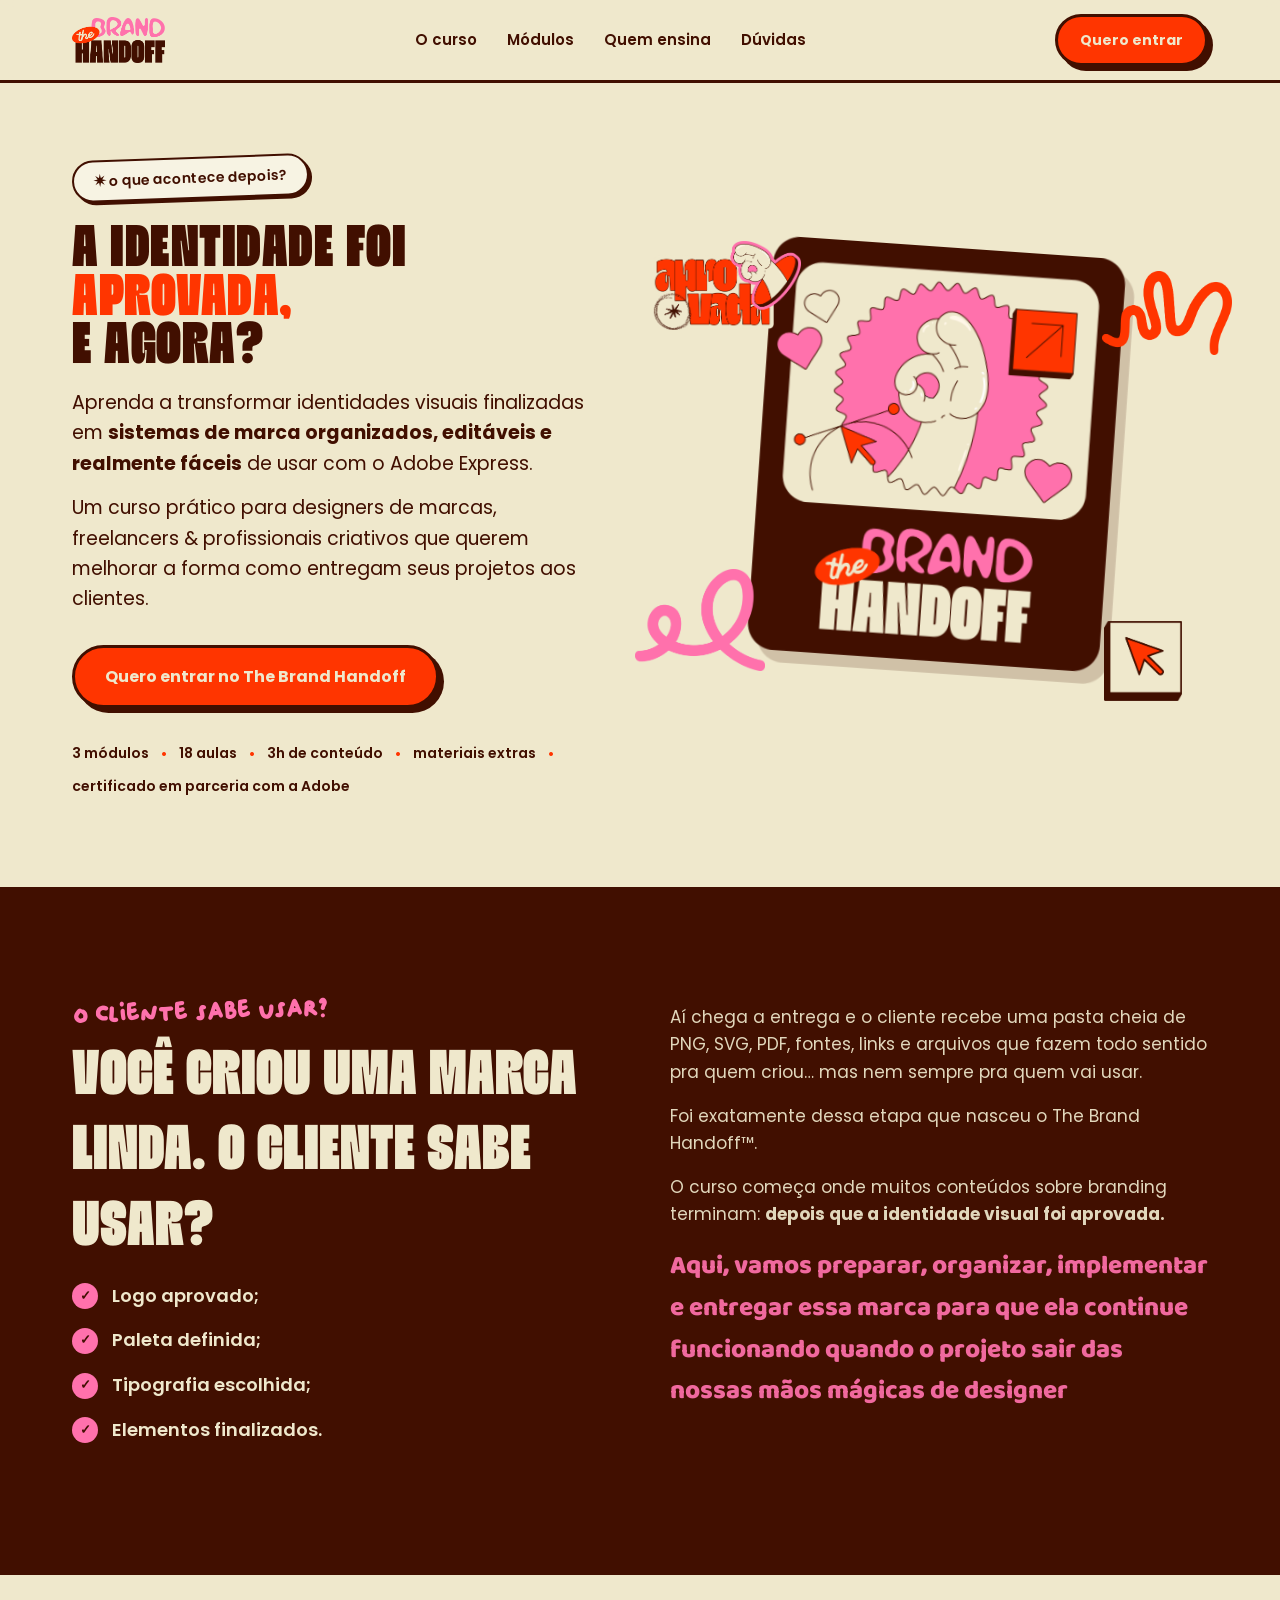
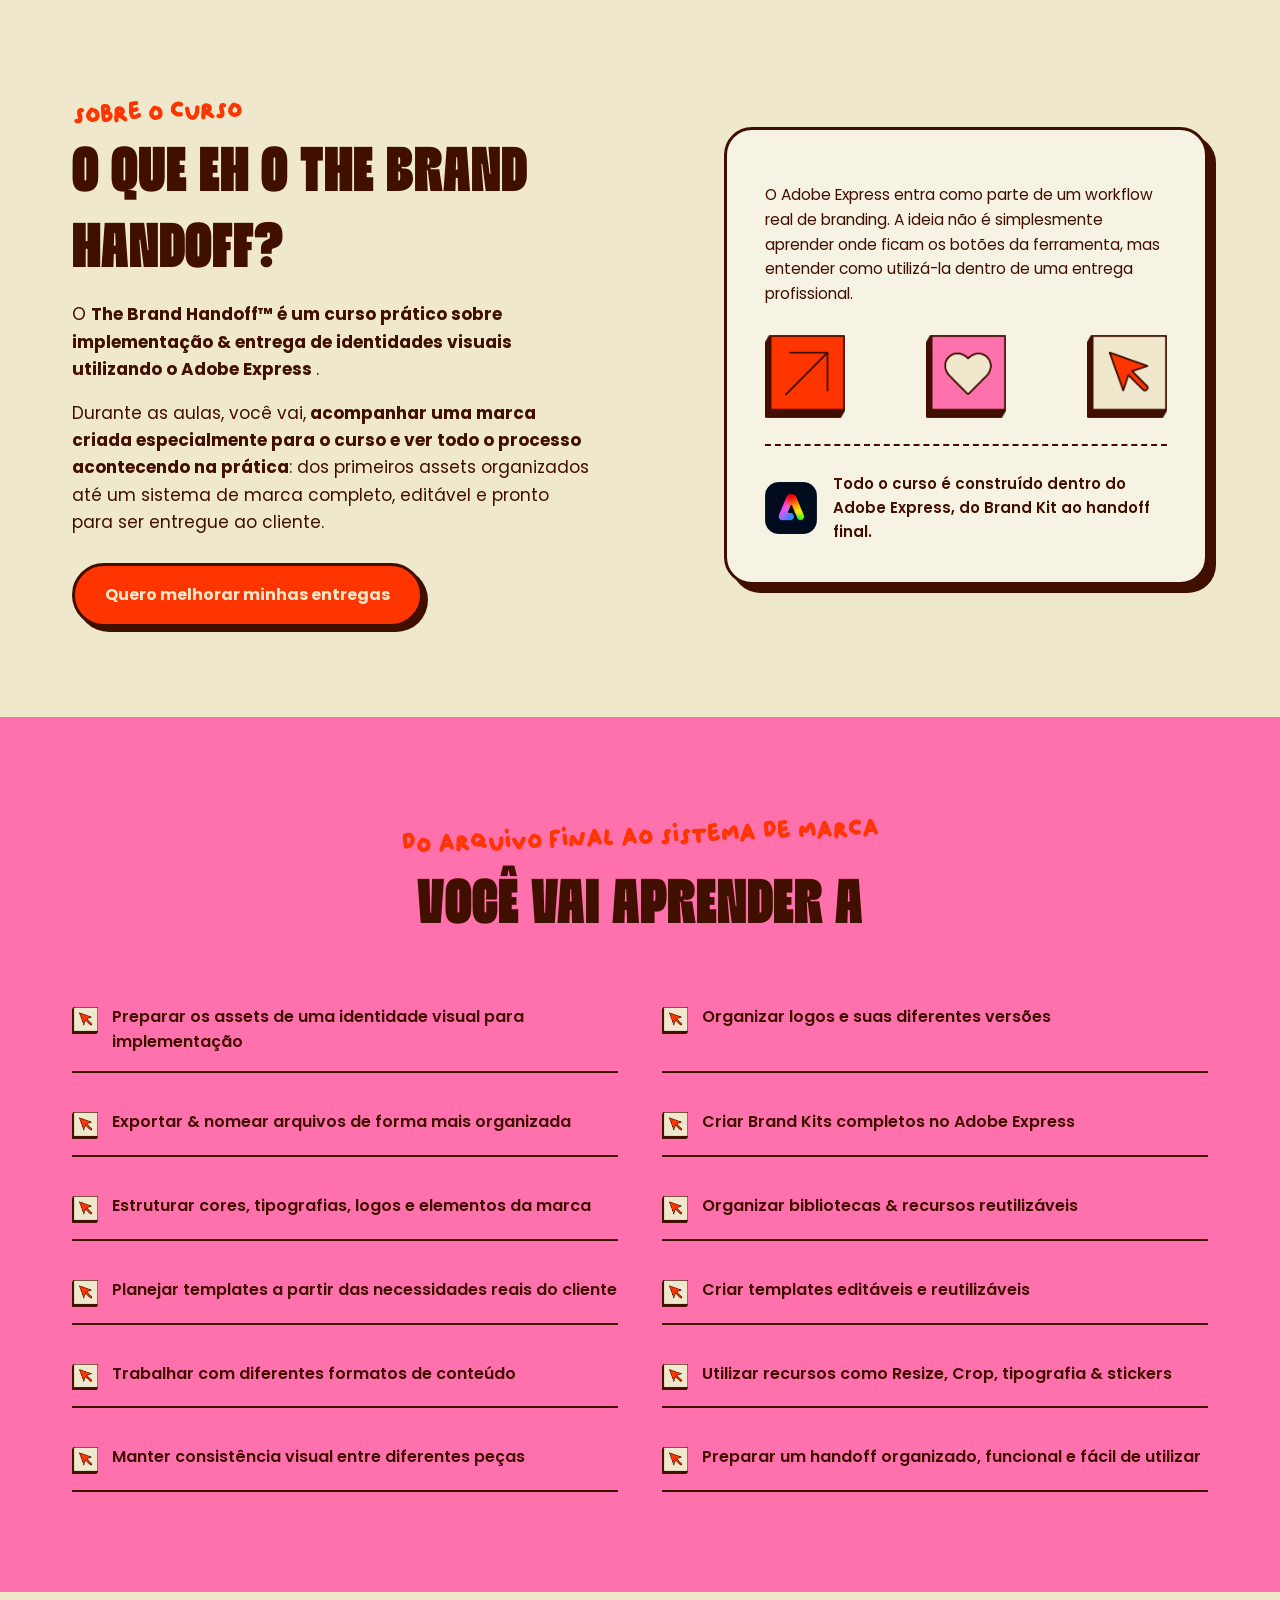
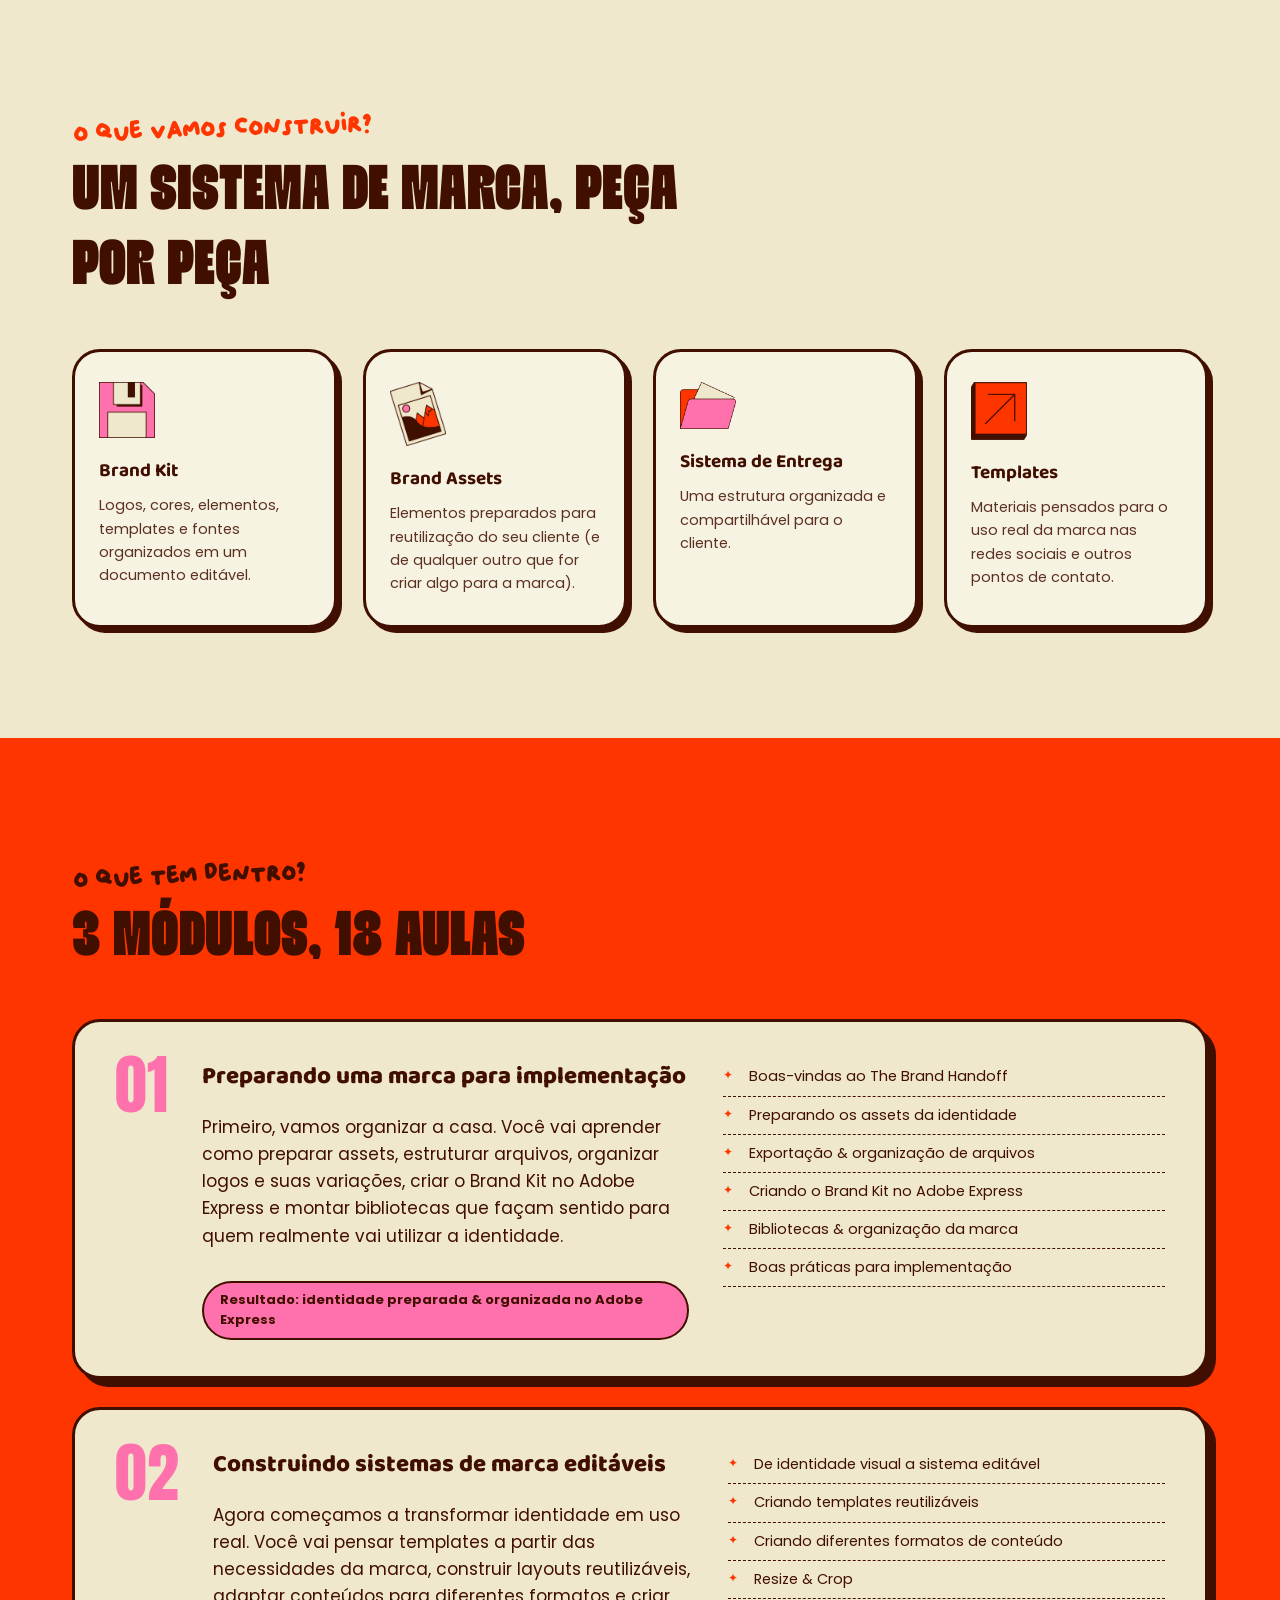
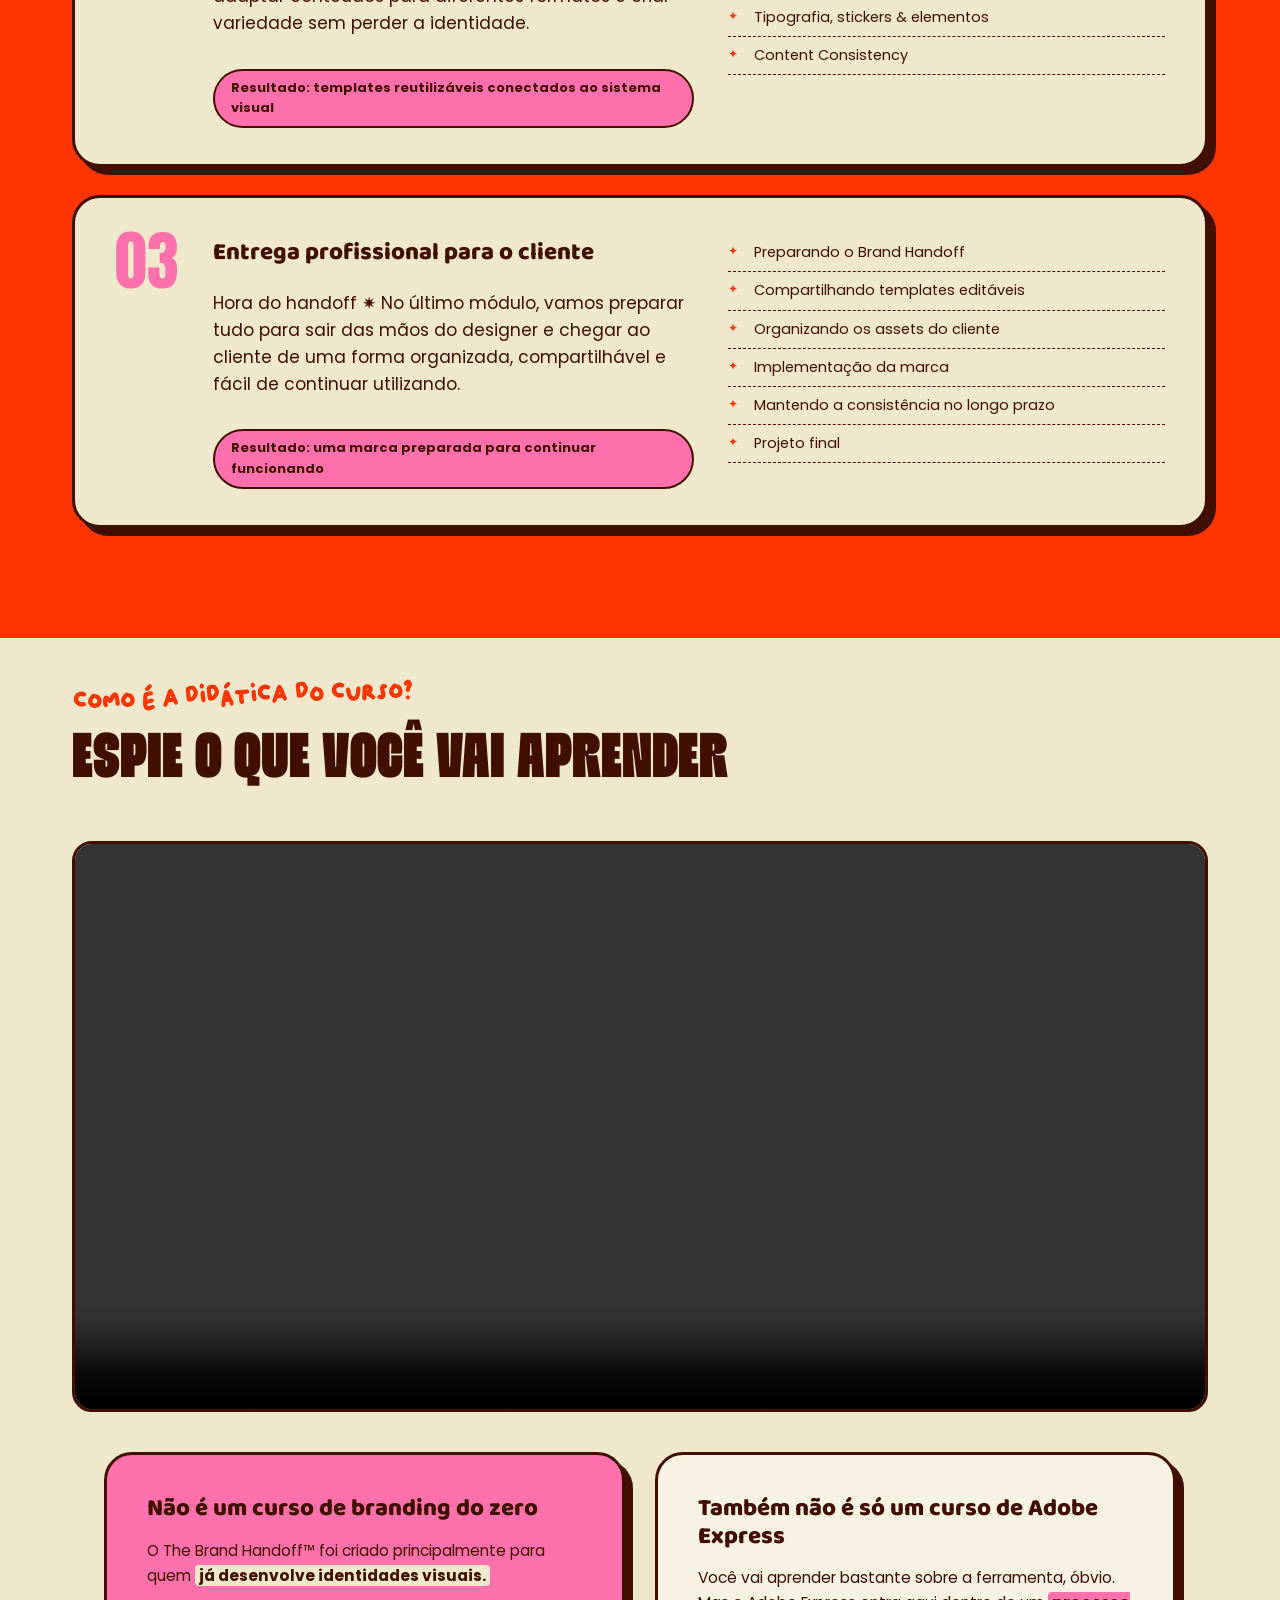
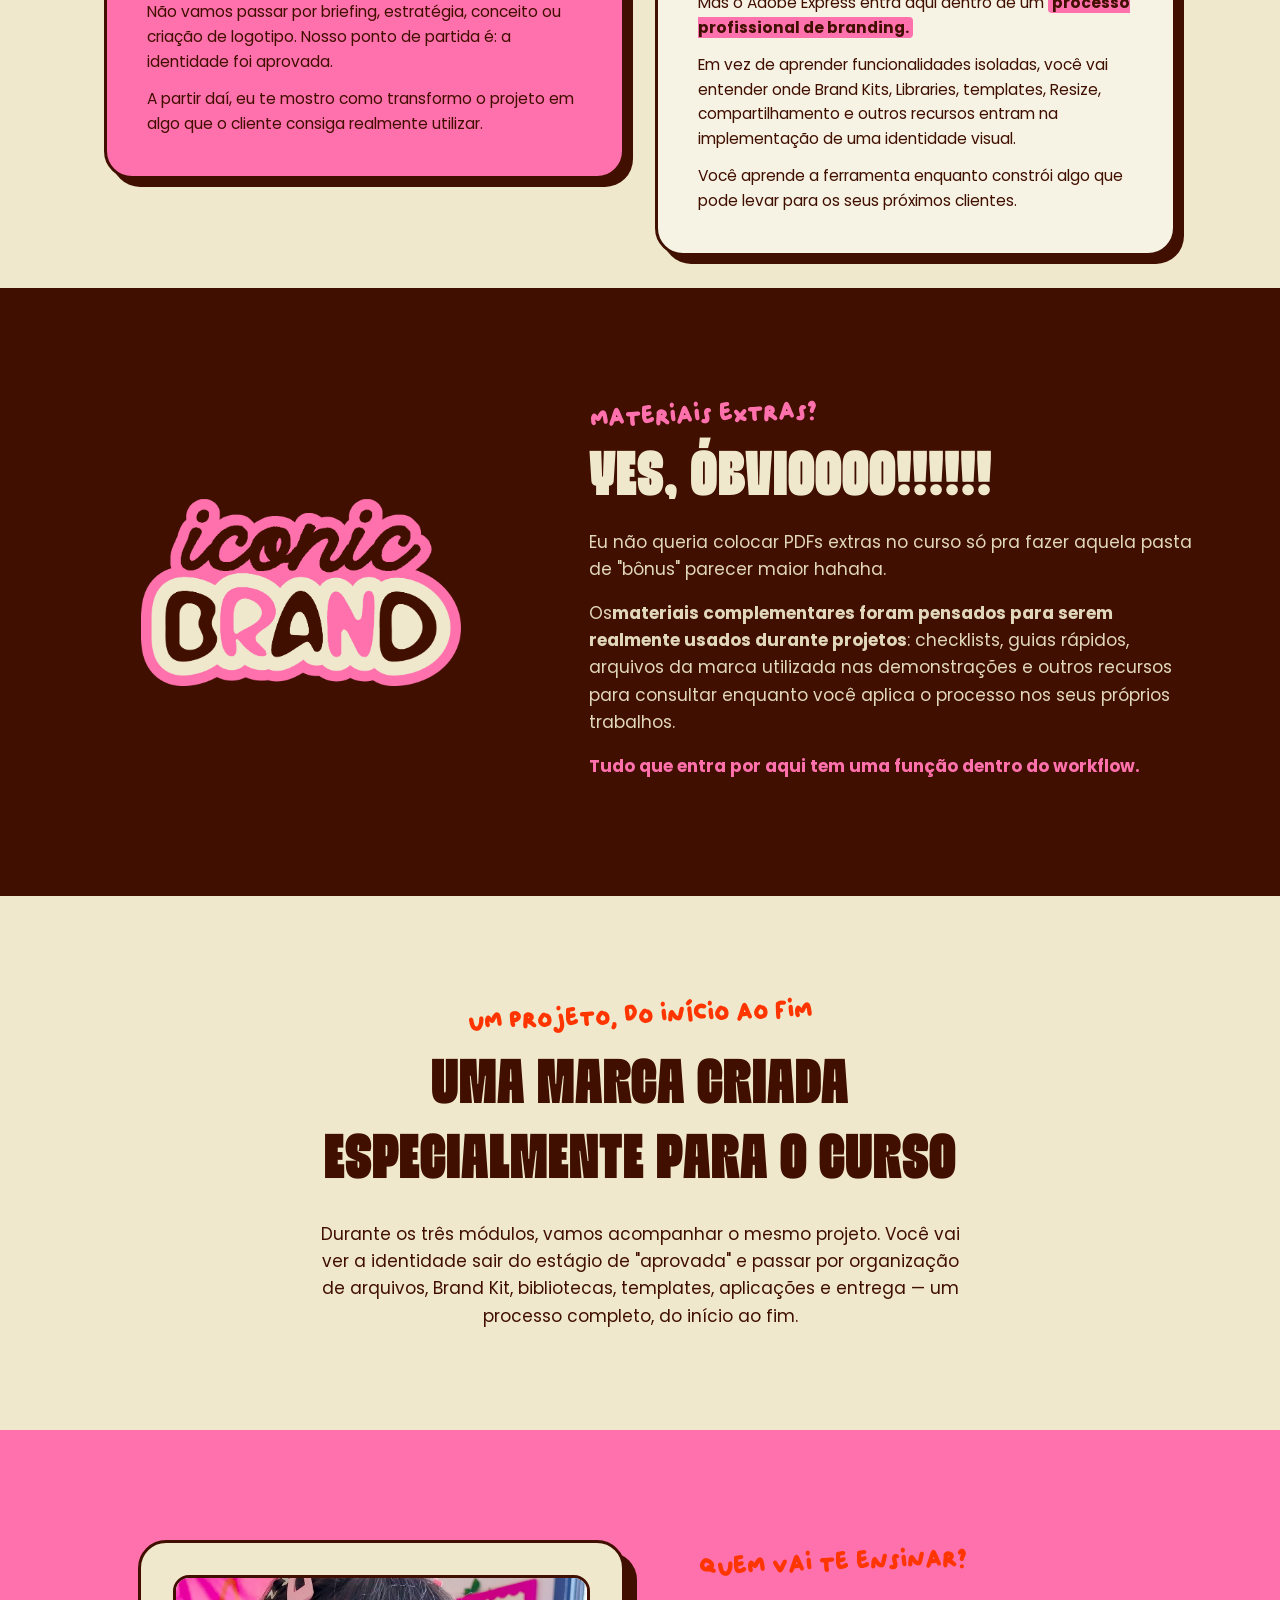
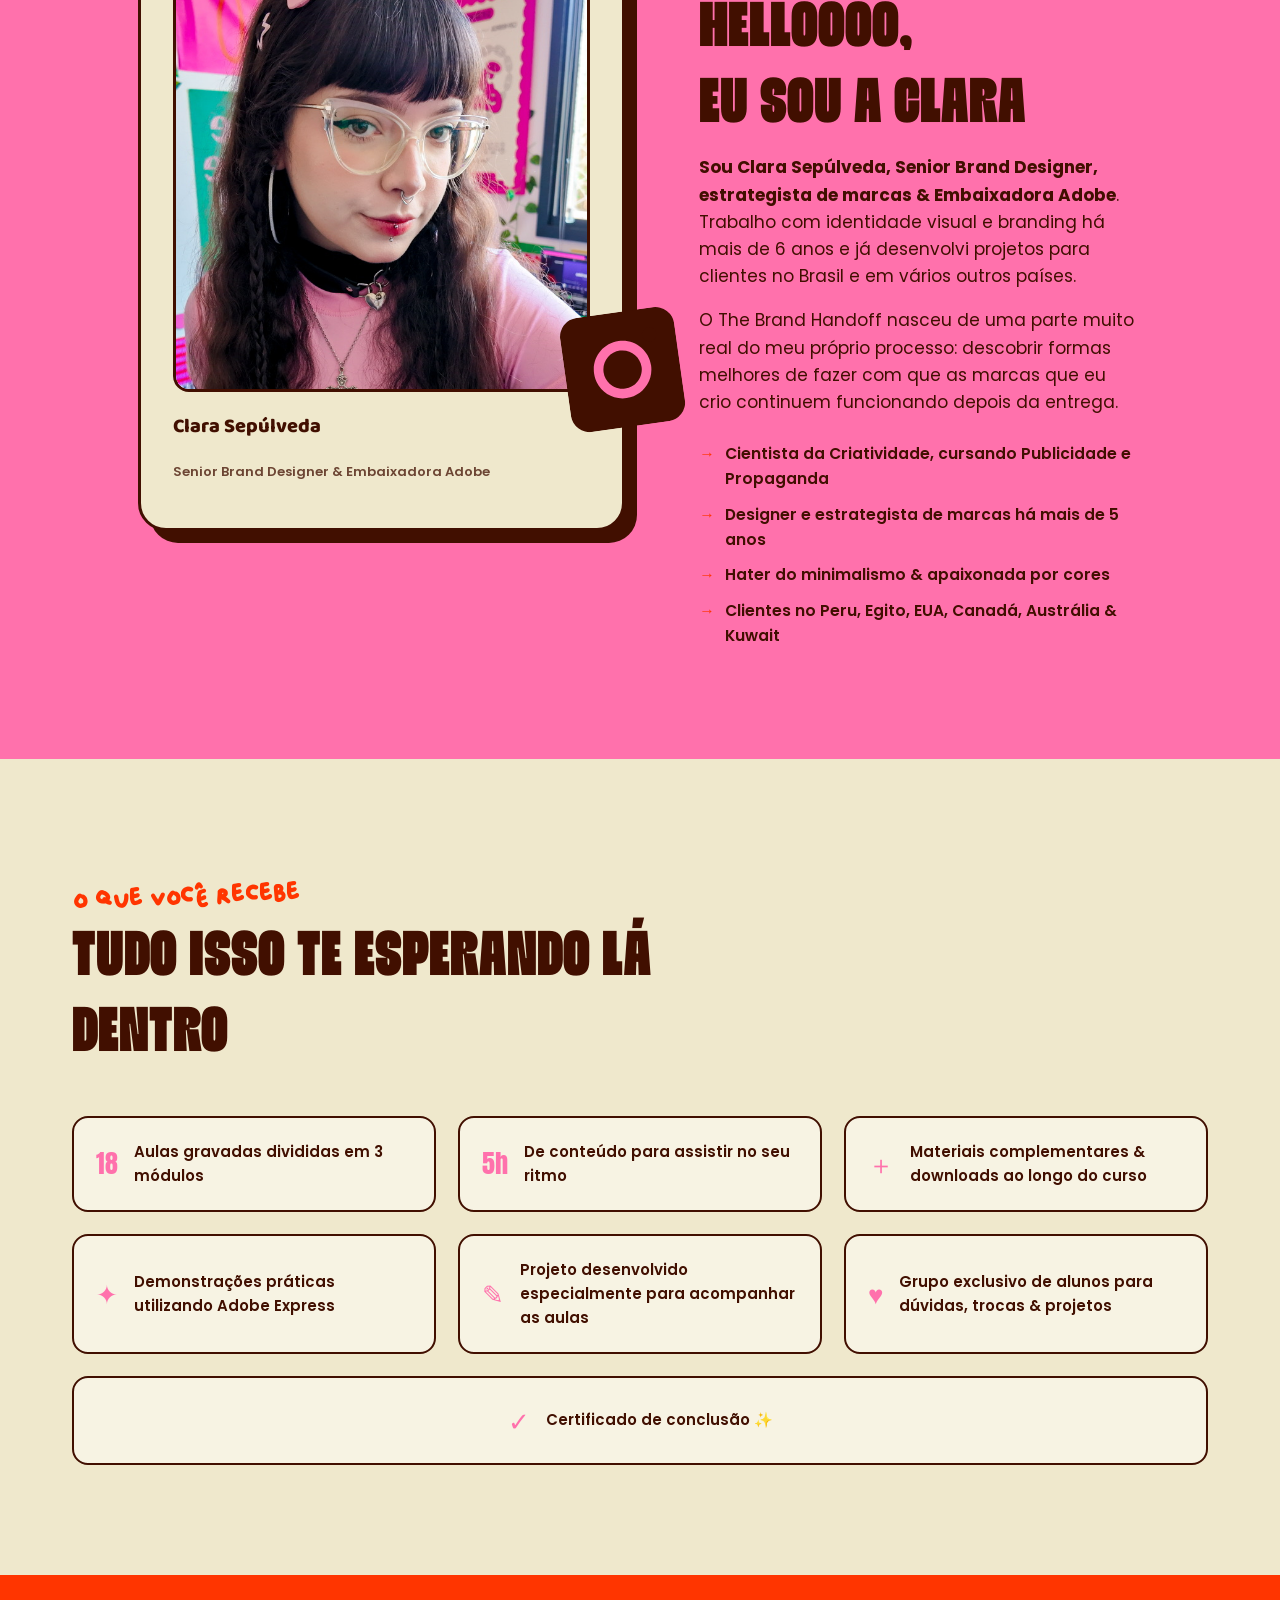
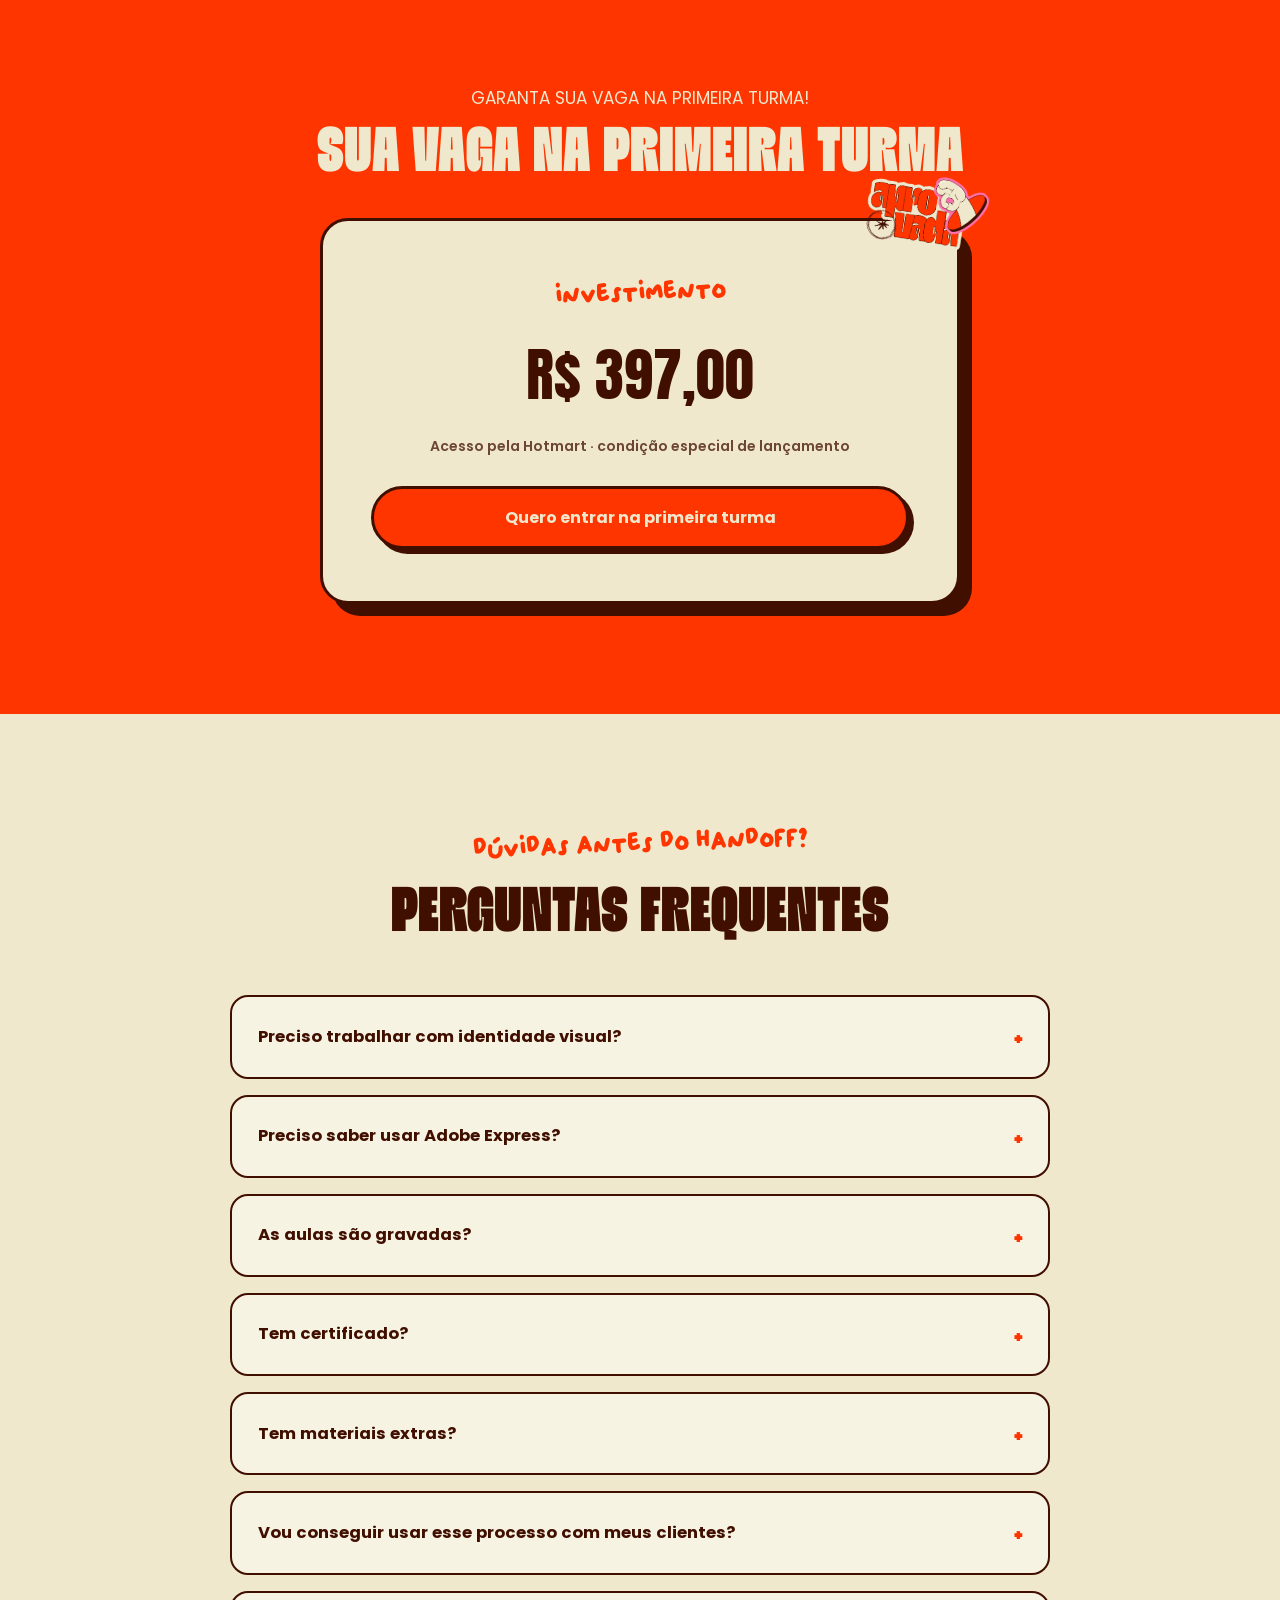
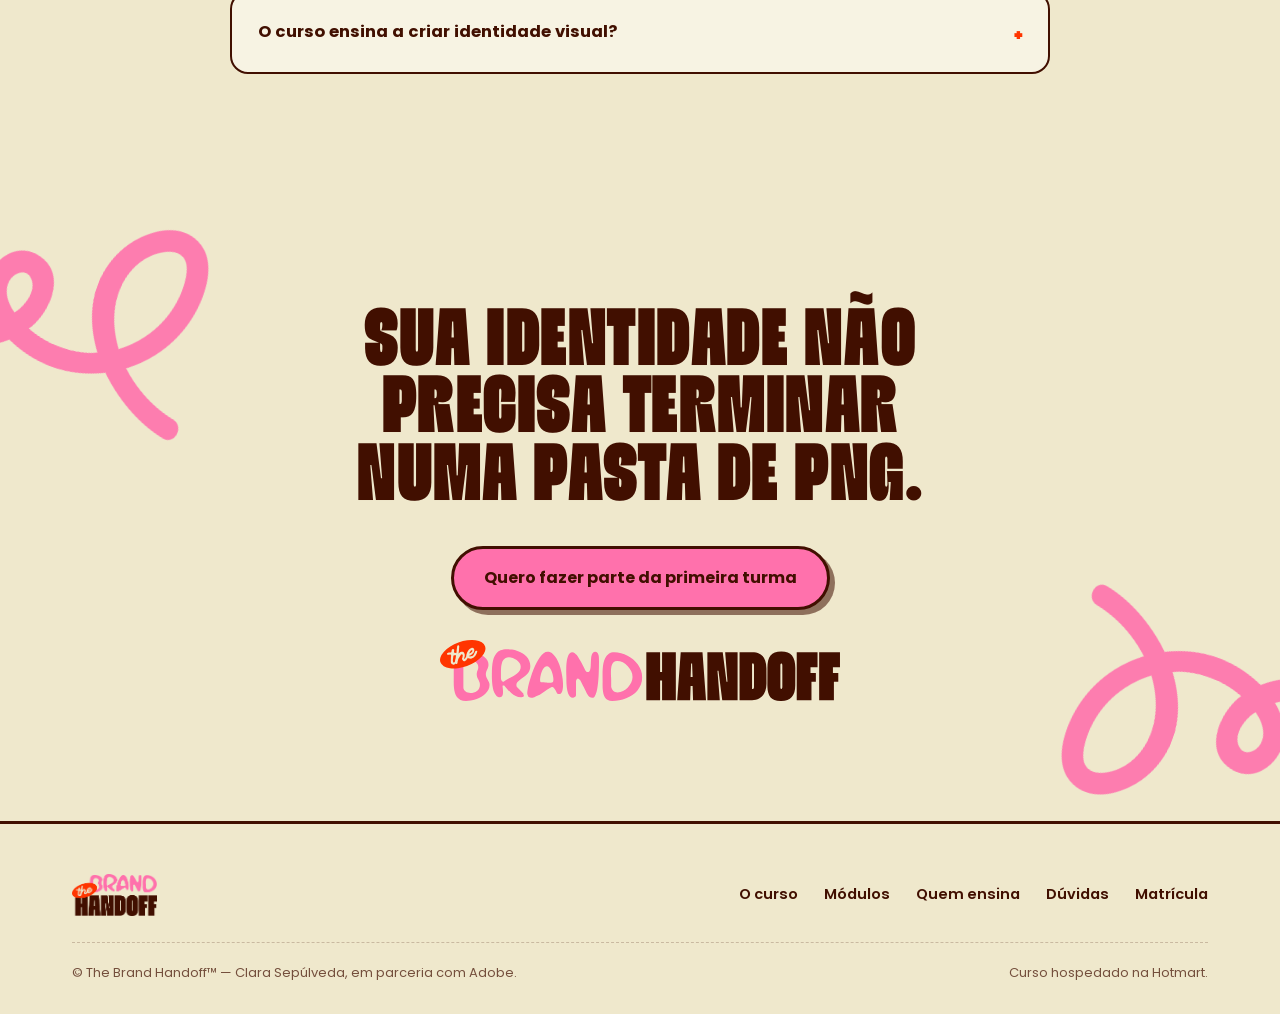
==== index.html @ 0e06b4fe "mais coisas" ====
<!DOCTYPE html>
<html lang="pt-BR">

<head>
  <meta charset="UTF-8">
  <meta name="viewport" content="width=device-width, initial-scale=1.0">
  <title>The Brand Handoff™ — Clara Sepúlveda</title>
  <link rel="preconnect" href="https://fonts.googleapis.com">
  <link rel="preconnect" href="https://fonts.gstatic.com" crossorigin>
  <link
    href="https://fonts.googleapis.com/css2?family=Anton&family=Baloo+2:wght@500;600;700;800&family=Caveat:wght@600;700&family=Poppins:ital,wght@0,400;0,500;0,600;0,700;0,800;1,600&display=swap"
    rel="stylesheet">
  <link rel="stylesheet" href="css/style.css">
</head>

<body>

  <header>
    <nav class="nav">
      <a href="#topo" class="nav-logo"><img
          src="[data-uri]"
          alt="the Brand Handoff"></a>
      <div class="nav-links">
        <a href="#sobre">O curso</a>
        <a href="#modulos">Módulos</a>
        <a href="#clara">Quem ensina</a>
        <a href="#faq">Dúvidas</a>
      </div>
      <div class="nav-cta">
        <a href="https://pay.hotmart.com/W107360653G?_gl=1*1q3tzxt*_gcl_au*MjA0MDE1NzQ5MS4xNzkwNDYxNDMw*FPAU*OTMyMTQwMjI4LjE3ODc4NzAwNDM.*_ga*MjEwODA5NTczLjE3OTA0NjE0MDE.*_ga_GQH2V1F11Q*czE3OTA5ODQxMTUkbzgkZzEkdDE3OTA5ODQyMDAkajM4JGwwJGgxNTM0ODg0MTQx&bid=1790984216174"
          class="btn btn-primary" style="padding:12px 22px;font-size:14px;" target="_blank"
          rel="noopener noreferrer">Quero entrar</a>
      </div>
      <button class="nav-toggle" aria-label="menu"><span></span></button>
    </nav>
  </header>

  <main id="topo">

    <!-- HERO -->
    <section class="hero">
      <div class="wrap hero-grid">
        <div class="hero-copy">
          <span class="tag">✷ o que acontece depois? </span>
          <h1 class="display">A identidade foi <span class="accent">aprovada,</span><br>E agora?</h1>
          <p class="lead">Aprenda a transformar identidades visuais finalizadas em <strong> sistemas de marca
              organizados, editáveis e realmente fáceis</strong> de usar com o Adobe Express.</p>
          <p class="lead" style="margin-top:-16px;">Um curso prático para designers de marcas, freelancers &amp;
            profissionais criativos que querem melhorar a forma como entregam seus projetos aos clientes.</p>
          <div class="hero-cta-row">
            <a href="#investimentos" class="btn btn-primary">Quero entrar no The Brand Handoff</a>
          </div>
          <div class="hero-meta">
            <span>3 módulos</span><span>18 aulas</span><span>3h de conteúdo</span><span>materiais
              extras</span><span>certificado em parceria com a Adobe</span>
          </div>
        </div>
        <div class="hero-art">
          <img class="badge-main" src="images/badge-main.png" alt="The Brand Handoff">
          <img class="float sticker-approve"
            src="[data-uri]"
            alt="Aprovado" style="position:absolute;">
          <img class="float f2 squiggle-pink"
            src="[data-uri]"
            alt="" style="position:absolute;">
          <img class="float f3 squiggle-orange"
            src="[data-uri]"
            alt="" style="position:absolute;">
          <img class="float f4 icon-cursor"
            src="[data-uri]"
            alt="" style="position:absolute;">
        </div>
      </div>
    </section>

    <!-- PROBLEM -->
    <section class="problem" id="sobre">
      <div class="wrap problem-grid">
        <div class="espacamento">
          <div>
            <span class="kicker" id="cliente_usar" style="color:var(--pink)">o cliente sabe usar?</span>
            <h2 class="section-title" id="voce_criou" style="color:var(--cream)">VOCÊ CRIOU UMA MARCA LINDA. O CLIENTE
              SABE USAR?</h2>
          </div>
          <ul class="checklist">
            <li><span class="dot">✓</span> Logo aprovado;</li>
            <li><span class="dot">✓</span> Paleta definida;</li>
            <li><span class="dot">✓</span> Tipografia escolhida;</li>
            <li><span class="dot">✓</span> Elementos finalizados.</li>
          </ul>
        </div>
        <div class="problem-copy">
          <p>Aí chega a entrega e o cliente recebe uma pasta cheia de PNG, SVG, PDF, fontes, links e arquivos que fazem
            todo sentido pra quem criou… mas nem sempre pra quem vai usar.</p>
          <p>Foi exatamente dessa etapa que nasceu o The Brand Handoff™.</p>
          <p>O curso começa onde muitos conteúdos sobre branding terminam: <strong style="color:var(--cream)">depois que
              a identidade visual foi aprovada.</strong></p>
          <p class="punch">Aqui, vamos preparar, organizar, implementar e entregar essa marca para que ela continue
            funcionando quando o projeto sair das nossas mãos mágicas de designer</p>
        </div>
      </div>
    </section>

    <!-- WHAT IS -->
    <section class="about-course">
      <div class="wrap about-grid">
        <div>
          <span class="kicker">sobre o curso</span>
          <h2 class="section-title" id="oq_thebrand">O que eh o The Brand Handoff?</h2>
          <p style="margin-top:18px;max-width:520px;">O <strong> The Brand Handoff™ é um curso prático sobre
              implementação &amp;
              entrega de identidades visuais utilizando o Adobe Express </strong> .</p>
          <p style="max-width:520px;">Durante as aulas, você vai,<strong> acompanhar uma marca criada especialmente para
              o curso
              e ver todo o processo acontecendo na prática</strong>: dos primeiros assets organizados até um sistema de
            marca
            completo, editável e pronto para ser entregue ao cliente.</p>
          <a href="https://pay.hotmart.com/W107360653G?bid=1791398091340" class="btn btn-primary"
            style="margin-top:10px;" target="_blank" rel="noopener noreferrer">
            Quero melhorar minhas entregas
          </a>
        </div>
        <div class="about-card">
          <p style="font-size:15.5px;">O Adobe Express entra como parte de um workflow real de branding. A ideia não é
            simplesmente aprender onde ficam os botões da ferramenta, mas entender como utilizá-la dentro de uma entrega
            profissional.</p>
          <div class="icon-trio">
            <img
              src="[data-uri]"
              alt="">
            <img
              src="[data-uri]"
              alt="">
            <img
              src="[data-uri]"
              alt="">
          </div>
          <div class="tool-row">
            <img
              src="[data-uri]"
              alt="Adobe Express">
            <p>Todo o curso é construído dentro do Adobe Express, do Brand Kit ao handoff final.</p>
          </div>
        </div>
      </div>
    </section>

    <!-- LEARN LIST -->
    <section class="learn">
      <div class="wrap">
        <div class="section-head center" style="margin-left:auto;margin-right:auto;">
          <span class="kicker" id="do_arquivo">do arquivo final ao sistema de marca</span>
          <h2 class="section-title" id="vai_aprender">VOCÊ VAI APRENDER A</h2>
        </div>
        <div class="learn-grid">
          <div class="learn-item"><img
              src="[data-uri]"
              alt="">
            <p>Preparar os assets de uma identidade visual para implementação</p>
          </div>
          <div class="learn-item"><img
              src="[data-uri]"
              alt="">
            <p>Organizar logos e suas diferentes versões</p>
          </div>
          <div class="learn-item"><img
              src="[data-uri]"
              alt="">
            <p>Exportar &amp; nomear arquivos de forma mais organizada</p>
          </div>
          <div class="learn-item"><img
              src="[data-uri]"
              alt="">
            <p>Criar Brand Kits completos no Adobe Express</p>
          </div>
          <div class="learn-item"><img
              src="[data-uri]"
              alt="">
            <p>Estruturar cores, tipografias, logos e elementos da marca</p>
          </div>
          <div class="learn-item"><img
              src="[data-uri]"
              alt="">
            <p>Organizar bibliotecas &amp; recursos reutilizáveis</p>
          </div>
          <div class="learn-item"><img
              src="[data-uri]"
              alt="">
            <p>Planejar templates a partir das necessidades reais do cliente</p>
          </div>
          <div class="learn-item"><img
              src="[data-uri]"
              alt="">
            <p>Criar templates editáveis e reutilizáveis</p>
          </div>
          <div class="learn-item"><img
              src="[data-uri]"
              alt="">
            <p>Trabalhar com diferentes formatos de conteúdo</p>
          </div>
          <div class="learn-item"><img
              src="[data-uri]"
              alt="">
            <p>Utilizar recursos como Resize, Crop, tipografia &amp; stickers</p>
          </div>
          <div class="learn-item"><img
              src="[data-uri]"
              alt="">
            <p>Manter consistência visual entre diferentes peças</p>
          </div>
          <div class="learn-item"><img
              src="[data-uri]"
              alt="">
            <p>Preparar um handoff organizado, funcional e fácil de utilizar</p>
          </div>
        </div>
      </div>
    </section>

    <!-- BUILD GRID -->
    <section class="build">
      <div class="wrap">
        <div class="section-head">
          <span class="kicker">o que vamos construir?</span>
          <h2 class="section-title">Um sistema de marca, peça por peça</h2>
        </div>
        <div class="build-grid">
          <div class="build-card">
            <img
              src="[data-uri]"
              alt="">
            <h3>Brand Kit</h3>
            <p>Logos, cores, elementos, templates e fontes organizados em um documento editável.</p>
          </div>
          <div class="build-card">
            <img
              src="[data-uri]"
              alt="">
            <h3>Brand Assets</h3>
            <p>Elementos preparados para reutilização do seu cliente (e de qualquer outro que for criar algo para a
              marca).</p>
          </div>
          <div class="build-card">
            <img
              src="[data-uri]"
              alt="">
            <h3>Sistema de Entrega</h3>
            <p>Uma estrutura organizada e compartilhável para o cliente.</p>
          </div>
          <div class="build-card">
            <img
              src="[data-uri]"
              alt="">
            <h3>Templates</h3>
            <p>Materiais pensados para o uso real da marca nas redes sociais e outros pontos de contato.</p>
          </div>
        </div>
      </div>
    </section>

    <!-- MODULES -->
    <section class="modules" id="modulos">
      <div class="wrap">
        <div class="section-head">
          <span class="kicker">o que tem dentro?</span>
          <h2 class="section-title">3 módulos, 18 aulas</h2>
        </div>
        <div class="module-list">

          <div class="module-card">
            <div class="module-num">01</div>
            <div class="module-info">
              <h3>Preparando uma marca para implementação</h3>
              <p>Primeiro, vamos organizar a casa. Você vai aprender como preparar assets, estruturar arquivos,
                organizar logos e suas variações, criar o Brand Kit no Adobe Express e montar bibliotecas que façam
                sentido para quem realmente vai utilizar a identidade.</p>
              <span class="module-result">Resultado: identidade preparada &amp; organizada no Adobe Express</span>
            </div>
            <ul class="lesson-list">
              <li>Boas-vindas ao The Brand Handoff</li>
              <li>Preparando os assets da identidade</li>
              <li>Exportação &amp; organização de arquivos</li>
              <li>Criando o Brand Kit no Adobe Express</li>
              <li>Bibliotecas &amp; organização da marca</li>
              <li>Boas práticas para implementação</li>
            </ul>
          </div>

          <div class="module-card">
            <div class="module-num">02</div>
            <div class="module-info">
              <h3>Construindo sistemas de marca editáveis</h3>
              <p>Agora começamos a transformar identidade em uso real. Você vai pensar templates a partir das
                necessidades da marca, construir layouts reutilizáveis, adaptar conteúdos para diferentes formatos e
                criar variedade sem perder a identidade.</p>
              <span class="module-result">Resultado: templates reutilizáveis conectados ao sistema visual</span>
            </div>
            <ul class="lesson-list">
              <li>De identidade visual a sistema editável</li>
              <li>Criando templates reutilizáveis</li>
              <li>Criando diferentes formatos de conteúdo</li>
              <li>Resize &amp; Crop</li>
              <li>Tipografia, stickers &amp; elementos</li>
              <li>Content Consistency</li>
            </ul>
          </div>

          <div class="module-card">
            <div class="module-num">03</div>
            <div class="module-info">
              <h3>Entrega profissional para o cliente</h3>
              <p>Hora do handoff ✷ No último módulo, vamos preparar tudo para sair das mãos do designer e chegar ao
                cliente de uma forma organizada, compartilhável e fácil de continuar utilizando.</p>
              <span class="module-result">Resultado: uma marca preparada para continuar funcionando</span>
            </div>
            <ul class="lesson-list">
              <li>Preparando o Brand Handoff</li>
              <li>Compartilhando templates editáveis</li>
              <li>Organizando os assets do cliente</li>
              <li>Implementação da marca</li>
              <li>Mantendo a consistência no longo prazo</li>
              <li>Projeto final</li>
            </ul>
          </div>

        </div>
      </div>
    </section>

    <!-- CONTRAST -->
    <section class="contrast">
      <div class="wrap">
        <div class="section-head">
          <span class="kicker">como é a didática do curso?</span>
          <h2 class="section-title">Espie o que você vai aprender</h2>
        </div>
        <div class="video">
          <video controls>
            <source src="video/1007.mp4" type="video/mp4">
          </video>
        </div>
        <div class="wrap contrast-grid">
          <div class="contrast-card a">
            <h3>Não é um curso de branding do zero</h3>
            <p>O The Brand Handoff™ foi criado principalmente para quem <strong>já desenvolve identidades
                visuais.</strong></p>
            <p>Não vamos passar por briefing, estratégia, conceito ou criação de logotipo. Nosso ponto de partida é: a
              identidade foi aprovada.</p>
            <p>A partir daí, eu te mostro como transformo o projeto em algo que o cliente consiga realmente utilizar.
            </p>
          </div>
          <div class="contrast-card b">
            <h3>Também não é só um curso de Adobe Express</h3>
            <p>Você vai aprender bastante sobre a ferramenta, óbvio. Mas o Adobe Express entra aqui dentro de um
              <strong>processo profissional de branding.</strong>
            </p>
            <p>Em vez de aprender funcionalidades isoladas, você vai entender onde Brand Kits, Libraries, templates,
              Resize, compartilhamento e outros recursos entram na implementação de uma identidade visual.</p>
            <p>Você aprende a ferramenta enquanto constrói algo que pode levar para os seus próximos clientes.</p>
          </div>
        </div>
      </div>
    </section>

    <!-- EXTRAS -->
    <section class="extras">
      <div class="wrap extras-grid">
        <img src="images/iconic_brand.png" alt="Iconic Brand">

        <div>
          <span class="kicker" style="color:var(--pink)">materiais extras?</span>
          <h2 class="section-title" style="color:var(--cream)">Yes, óbvioooo!!!!!!</h2>
          <p>Eu não queria colocar PDFs extras no curso só pra fazer aquela pasta de "bônus" parecer maior hahaha.</p>
          <p>Os<strong>materiais complementares foram pensados para serem realmente usados durante projetos</strong>:
            checklists, guias
            rápidos, arquivos da marca utilizada nas demonstrações e outros recursos para consultar enquanto você aplica
            o processo nos seus próprios trabalhos.</p>
          <p style="opacity:1;font-weight:700;color:var(--pink)">Tudo que entra por aqui tem uma função dentro do
            workflow.</p>
        </div>
      </div>
    </section>

    <!-- SAME PROJECT -->
    <section class="sameproject">
      <div class="wrap">
        <div class="section-head center">
          <span class="kicker">um projeto, do início ao fim</span>
          <h2 class="section-title">Uma marca criada especialmente para o curso</h2>
        </div>
        <p>Durante os três módulos, vamos acompanhar o mesmo projeto. Você vai ver a identidade sair do estágio de
          "aprovada" e passar por organização de arquivos, Brand Kit, bibliotecas, templates, aplicações e entrega — um
          processo completo, do início ao fim.</p>
      </div>
    </section>

    <!-- INSTRUCTOR -->
    <section class="instructor" id="clara">
      <div class="wrap instructor-grid">
        <div class="id-card">
          <div class="id-avatar-wrapper">
            <div class="id-avatar"><img src="images/df831707-aa70-4f8d-b0b0-042a5069fdb6.jpg" alt="Descrição da imagem">

            </div>
            <div class="instagram">
              <a href="https://www.instagram.com/claradesign.co/" target="_blank>
                <?xml version="1.0" encoding="UTF-8"?>
                <?xml version="1.0" encoding="UTF-8"?>
                <svg id="Camada_1" data-name="Camada 1" xmlns="http://www.w3.org/2000/svg" viewBox="0 0 258.69 258.69">
                  <defs>
                    <style>
                      .cls-10 {
                        fill: #410f00;
                      }

                      .cls-20 {
                        fill: #ff71ac;
                      }
                    </style>
                  </defs>
                  <rect class="cls-10" width="258.69" height="258.69" rx="43.11" ry="43.11" />
                  <path class="cls-20"
                    d="M129.34,64.67c-35.72,0-64.67,28.96-64.67,64.67s28.96,64.67,64.67,64.67,64.67-28.96,64.67-64.67-28.96-64.67-64.67-64.67ZM129.34,172.46c-23.81,0-43.12-19.3-43.12-43.12s19.3-43.12,43.12-43.12,43.12,19.3,43.12,43.12-19.3,43.12-43.12,43.12Z" />
                  <circle class="cls-2" cx="199.41" cy="59.28" r="16.17" />
                </svg>
              </a>

            </div>
          </div>

          <p class="id-name">Clara Sepúlveda</p>
          <p class="id-role">Senior Brand Designer &amp; Embaixadora Adobe</p>



        </div>
        <div class="instructor-copy">
          <span class="kicker">quem vai te ensinar?</span>
          <h2 class="section-title">Helloooo,<br>eu sou a Clara</h2>
          <p style="margin-top:16px;max-width:560px;"><strong>Sou Clara Sepúlveda, Senior Brand Designer, estrategista
              de marcas
              &amp; Embaixadora Adobe</strong>. Trabalho com identidade visual e branding há mais de 6 anos e já
            desenvolvi
            projetos para clientes no Brasil e em vários outros países.</p>
          <p style="max-width:560px;">O The Brand Handoff nasceu de uma parte muito real do meu próprio processo:
            descobrir formas melhores de fazer com que as marcas que eu crio continuem funcionando depois da entrega.
          </p>
          <ul class="instructor-facts">
            <li>Cientista da Criatividade, cursando Publicidade e Propaganda</li>
            <li>Designer e estrategista de marcas há mais de 5 anos</li>
            <li>Hater do minimalismo &amp; apaixonada por cores</li>
            <li>Clientes no Peru, Egito, EUA, Canadá, Austrália &amp; Kuwait</li>
          </ul>
        </div>
      </div>
    </section>

    <!-- WHAT YOU GET -->
    <section class="getlist">
      <div class="wrap">
        <div class="section-head">
          <span class="kicker">o que você recebe</span>
          <h2 class="section-title">Tudo isso te esperando lá dentro</h2>
        </div>
        <div class="get-grid">
          <div class="get-item"><span class="num">18</span>
            <p>Aulas gravadas divididas em 3 módulos</p>
          </div>
          <div class="get-item"><span class="num">5h</span>
            <p>De conteúdo para assistir no seu ritmo</p>
          </div>
          <div class="get-item"><span class="num">＋</span>
            <p>Materiais complementares &amp; downloads ao longo do curso</p>
          </div>
          <div class="get-item"><span class="num">✦</span>
            <p>Demonstrações práticas utilizando Adobe Express</p>
          </div>
          <div class="get-item"><span class="num">✎</span>
            <p>Projeto desenvolvido especialmente para acompanhar as aulas</p>
          </div>
          <div class="get-item"><span class="num">♥</span>
            <p>Grupo exclusivo de alunos para dúvidas, trocas &amp; projetos</p>
          </div>
        </div>
        <div class="get-grid" style="margin-top:22px;grid-template-columns:1fr;">
          <div class="get-item" style="justify-content:center;"><span class="num">✓</span>
            <p>Certificado de conclusão ✨</p>
          </div>
        </div>
      </div>
    </section>

    <!-- PRICING -->
    <section class="pricing" id="investimentos">
      <div class="wrap" style="text-align:center;">GARANTA SUA VAGA NA PRIMEIRA TURMA!</span>
        <h2 class="section-title" style="color:var(--cream);margin-bottom:30px;">Sua vaga na primeira turma</h2>
        <div class="pricing-card">
          <img class="sticker-approve"
            src="[data-uri]"
            alt="Aprovado">
          <span class="kicker" >investimento</span>
          <p class="price">R$ 397,00</p>
          <p class="price-note">Acesso pela Hotmart · condição especial de lançamento</p>
          <a href="#" class="btn btn-primary" style="width:100%;justify-content:center;">Quero entrar na primeira
            turma</a>
        </div>
      </div>
    </section>

    <!-- FAQ -->
    <section class="faq" id="faq">
      <div class="wrap">
        <div class="section-head center" style="margin-left:auto;margin-right:auto;">
          <span class="kicker">dúvidas antes do handoff?</span>
          <h2 class="section-title">Perguntas frequentes</h2>
        </div>
        <div class="faq-list">
          <details>
            <summary>Preciso trabalhar com identidade visual?</summary>
            <p>Idealmente, sim. O curso parte de uma identidade já aprovada e foi pensado principalmente para designers
              que já desenvolvem marcas para clientes.</p>
          </details>
          <details>
            <summary>Preciso saber usar Adobe Express?</summary>
            <p>Não precisa ser expert. Eu vou mostrando os recursos dentro do próprio workflow para que você entenda
              tanto como utilizar quanto onde cada ferramenta entra.</p>
          </details>
          <details>
            <summary>As aulas são gravadas?</summary>
            <p>Simmm! Você pode assistir no seu ritmo e voltar nas demonstrações sempre que precisar.</p>
          </details>
          <details>
            <summary>Tem certificado?</summary>
            <p>Clarinho que sim!<br> Você consegue garantir seu certificado em parceria com a Adobe. Olha que tudo?</p>
          </details>
          <details>
            <summary>Tem materiais extras?</summary>
            <p>Yes! E eles aparecem ao longo das aulas sempre que realmente fazem sentido para o conteúdo.</p>
          </details>
          <details>
            <summary>Vou conseguir usar esse processo com meus clientes?</summary>
            <p>Essa é literalmente a ideia. O projeto do curso funciona como demonstração, mas o processo foi
              estruturado para que você consiga adaptá-lo aos seus próprios projetos!</p>
          </details>
          <details>
            <summary>O curso ensina a criar identidade visual?</summary>
            <p>Não. O TBH começa depois que a identidade visual já foi desenvolvida e aprovada.</p>
          </details>
        </div>
      </div>
    </section>

    <!-- FINAL CTA -->
    <section class="final-cta">
      <img class="squiggle-pink sq1"
        src="[data-uri]"
        alt="">
      <img class="squiggle-pink sq2"
        src="[data-uri]"
        alt="">
      <div class="wrap final">
        <h2 class="display lines"><span>Sua identidade não</span><span>precisa terminar</span><span>numa pasta de
            PNG.</span></h2>
        <div><a href="https://pay.hotmart.com/W107360653G?bid=1790984216174" target="_blank" class="btn btn-light">Quero fazer parte da primeira turma</a></div>
        <div class="logo2">
          <?xml version="1.0" encoding="UTF-8"?>
          <svg id="Camada_1" data-name="Camada 1" xmlns="http://www.w3.org/2000/svg" viewBox="0 0 1595.41 243.27">
            <defs>
              <style>
                .cls-1 {
                  fill: #ff3500;
                }

                .cls-2 {
                  fill: #410f00;
                }

                .cls-3 {
                  fill: #ff71ac;
                }

                .cls-4 {
                  fill: #efe8cc;
                }
              </style>
            </defs>
            <g>
              <path class="cls-3"
                d="M54.75,149.49c0-7.49-.03-15.21-.08-23.17-.05-7.96.31-15.73,1.09-23.33.78-7.59,2.13-14.77,4.06-21.53,1.92-6.76,4.86-12.69,8.82-17.79,3.95-5.1,9.13-9.13,15.53-12.09,6.4-2.96,14.38-4.45,23.95-4.45,4.99,0,10.56.42,16.7,1.25,6.14.83,12.35,2.16,18.65,3.98,6.29,1.82,12.43,4.08,18.41,6.79,5.98,2.71,11.31,5.96,16,9.75,4.68,3.8,8.43,8.14,11.24,13.03,2.81,4.89,4.21,10.35,4.21,16.38,0,3.75-.55,7.15-1.64,10.22-1.09,3.07-2.32,6.06-3.67,8.97-1.35,2.91-2.57,5.91-3.67,8.97-1.09,3.07-1.64,6.48-1.64,10.22,0,4.27.78,8.17,2.34,11.7,1.56,3.54,3.25,6.97,5.07,10.3,1.82,3.33,3.51,6.66,5.07,9.99,1.56,3.33,2.34,6.87,2.34,10.61,0,7.08-1.54,13.58-4.6,19.51-3.07,5.93-7.13,11.26-12.17,16-5.05,4.73-10.82,8.89-17.32,12.48-6.5,3.59-13.24,6.55-20.21,8.89-6.97,2.34-13.86,4.11-20.68,5.31-6.81,1.19-13.08,1.79-18.8,1.79-8.84,0-16.2-1.43-22.08-4.29-5.88-2.86-10.64-6.69-14.28-11.47-3.64-4.78-6.35-10.35-8.12-16.7-1.77-6.34-2.99-13-3.67-19.97-.68-6.97-.99-14.02-.94-21.14.05-7.13.08-13.86.08-20.21ZM118.73,81.3c-3.74,0-7.18.86-10.3,2.57-3.12,1.72-5.83,4.03-8.11,6.94-2.29,2.91-4.06,6.32-5.31,10.22-1.25,3.9-1.87,7.99-1.87,12.25v76.62c0,3.23.86,6.14,2.57,8.74,1.72,2.6,3.9,4.84,6.55,6.71,2.65,1.87,5.62,3.33,8.89,4.37,3.28,1.04,6.53,1.56,9.75,1.56,4.78,0,9.47-.68,14.05-2.03,4.58-1.35,8.66-3.36,12.25-6.01,3.59-2.65,6.48-5.98,8.66-9.99,2.19-4,3.28-8.66,3.28-13.97,0-4.26-.68-8.09-2.03-11.47-1.35-3.38-2.81-6.66-4.37-9.83-1.56-3.17-3.02-6.45-4.37-9.83-1.35-3.38-2.03-7.2-2.03-11.47,0-2.7.34-5.25,1.01-7.65.68-2.39,1.4-4.73,2.18-7.02.78-2.29,1.51-4.5,2.19-6.63.67-2.13,1.01-4.29,1.01-6.48,0-4.78-.96-8.92-2.89-12.41-1.93-3.48-4.5-6.34-7.72-8.58-3.23-2.24-6.87-3.9-10.92-4.99-4.06-1.09-8.22-1.64-12.48-1.64Z" />
              <path class="cls-3"
                d="M206.81,143.09c0-7.8.1-15.86.31-24.19.21-8.32.86-16.44,1.95-24.34,1.09-7.9,2.83-15.37,5.23-22.39,2.39-7.02,5.8-13.19,10.22-18.49,4.42-5.31,10.04-9.49,16.85-12.56,6.81-3.07,15.16-4.6,25.05-4.6,6.76,0,13.78.6,21.07,1.79,7.28,1.2,14.38,3.02,21.3,5.46,6.92,2.45,13.5,5.54,19.74,9.28,6.24,3.75,11.7,8.14,16.38,13.19,4.68,5.05,8.4,10.77,11.16,17.17,2.76,6.4,4.14,13.5,4.14,21.3,0,7.08-1.38,13.29-4.14,18.65-2.76,5.36-6.16,10.14-10.22,14.36-4.06,4.21-8.5,7.96-13.34,11.24-4.84,3.28-9.29,6.42-13.34,9.44-4.06,3.02-7.47,6.01-10.22,8.97-2.76,2.96-4.14,6.22-4.14,9.75v2.26c0,.99.08,2.03.23,3.12.16,1.09.39,2.13.7,3.12.31.99.73,1.74,1.25,2.26l23.41,23.41c.41.42.78.83,1.09,1.25.73.94,1.09,1.93,1.09,2.96s.36,2.39,1.09,4.06c.21.73.52,1.51.94,2.34,0,1.56-.47,2.78-1.4,3.67-.94.89-2.05,1.54-3.35,1.95-1.3.42-2.68.65-4.14.7-1.46.05-2.76.08-3.9.08-6.87,0-13.47-1.64-19.82-4.92-6.35-3.28-12.33-7.31-17.94-12.09-5.62-4.78-10.79-9.88-15.53-15.29-4.73-5.41-8.97-10.25-12.72-14.51h-2.18c-1.04,0-2,.08-2.89.23-.89.16-1.33.76-1.33,1.79s.18,2.89.55,5.54c.36,2.65.68,5.64.94,8.97.26,3.33.39,6.76.39,10.3s-.39,6.79-1.17,9.75c-.78,2.96-2.05,5.41-3.82,7.33-1.77,1.93-4.27,2.89-7.49,2.89-5.31,0-9.78-1.77-13.42-5.31-3.64-3.54-6.66-8.04-9.05-13.5-2.4-5.46-4.24-11.55-5.54-18.26-1.3-6.71-2.24-13.21-2.81-19.51-.57-6.29-.91-12.02-1.02-17.17-.1-5.15-.16-8.97-.16-11.47ZM243.01,151.52c0,1.04.16,2.42.47,4.14.31,1.72.8,3.38,1.48,4.99.67,1.61,1.56,2.99,2.65,4.14,1.09,1.15,2.42,1.72,3.98,1.72h2.03c3.22-2.81,7.12-5.51,11.7-8.11,4.58-2.6,9.41-5.2,14.51-7.8,5.1-2.6,10.14-5.36,15.14-8.27,4.99-2.91,9.46-6.09,13.42-9.52,3.95-3.43,7.18-7.28,9.67-11.55,2.5-4.26,3.74-9.05,3.74-14.36s-1.54-10.3-4.6-14.98c-3.07-4.68-6.95-8.76-11.63-12.25-4.68-3.48-9.75-6.21-15.22-8.19-5.46-1.97-10.59-2.96-15.37-2.96-5.31,0-9.78,1.04-13.42,3.12-3.64,2.08-6.66,4.81-9.05,8.19-2.4,3.38-4.24,7.23-5.54,11.55-1.3,4.32-2.24,8.76-2.81,13.34-.57,4.58-.91,9.1-1.01,13.58-.1,4.47-.16,8.48-.16,12.02v21.22Z" />
              <path class="cls-3"
                d="M347.93,211.28c0-3.43.57-8.43,1.72-14.98,1.14-6.55,2.78-14.02,4.91-22.39,2.13-8.37,4.71-17.29,7.72-26.76,3.02-9.47,6.4-18.91,10.14-28.32,3.74-9.41,7.8-18.44,12.17-27.07,4.37-8.63,8.95-16.25,13.73-22.86,4.78-6.61,9.75-11.88,14.9-15.84,5.15-3.95,10.38-5.93,15.68-5.93,7.49,0,14.2,2.47,20.13,7.41,5.93,4.94,11.18,11.34,15.76,19.19,4.58,7.86,8.51,16.67,11.78,26.45,3.28,9.78,5.95,19.48,8.04,29.1,2.08,9.62,3.61,18.67,4.6,27.15.99,8.48,1.48,15.37,1.48,20.68,0,1.46-.03,3.41-.08,5.85-.05,2.45-.21,5.1-.47,7.96-.26,2.86-.7,5.75-1.33,8.66-.62,2.91-1.48,5.54-2.57,7.88-1.09,2.34-2.5,4.27-4.21,5.77-1.72,1.51-3.82,2.26-6.32,2.26-1.04,0-2.45-.08-4.21-.23-1.77-.16-3.17-.8-4.21-1.95-.52-.52-1.43-2.13-2.73-4.84-1.3-2.7-2.81-5.59-4.53-8.66-1.72-3.07-3.62-5.82-5.7-8.27-2.08-2.44-4.16-3.67-6.24-3.67h-2.18c-3.85,1.77-8.01,4.06-12.48,6.87-4.47,2.81-9.08,5.77-13.81,8.89-4.74,3.12-9.55,6.3-14.43,9.52-4.89,3.23-9.78,6.11-14.67,8.66-4.89,2.55-9.65,4.63-14.28,6.24-4.63,1.61-9.08,2.42-13.34,2.42-2.71,0-4.99-.6-6.87-1.79-1.87-1.19-3.41-2.73-4.6-4.6-1.2-1.87-2.08-3.95-2.65-6.24-.57-2.29-.86-4.47-.86-6.55ZM403.33,168.68c1.04,0,3.09.1,6.16.31,3.07.21,6.32.44,9.75.7,3.43.26,6.71.49,9.83.7,3.12.21,5.2.31,6.24.31h6.4c4.26,0,7.1-1.04,8.5-3.12,1.4-2.08,2.11-5.31,2.11-9.68,0-2.08-.23-4.86-.7-8.35-.47-3.48-1.17-7.18-2.11-11.08-.94-3.9-2.13-7.85-3.59-11.86-1.46-4-3.12-7.65-4.99-10.92-1.87-3.28-4.01-5.93-6.4-7.96-2.39-2.03-4.99-3.04-7.8-3.04-3.23,0-6.14,1.01-8.74,3.04-2.6,2.03-4.91,4.68-6.94,7.96-2.03,3.28-3.8,6.92-5.31,10.92-1.51,4.01-2.76,7.96-3.75,11.86-.99,3.9-1.72,7.59-2.18,11.08-.47,3.49-.7,6.27-.7,8.35,0,2.18.18,4.24.55,6.16.36,1.93,1.58,3.46,3.67,4.6Z" />
              <path class="cls-3"
                d="M504.01,147.3c0-1.56-.08-4.19-.23-7.88-.16-3.69-.26-7.98-.31-12.87-.05-4.89-.02-10.19.08-15.92.1-5.72.42-11.44.94-17.17.52-5.72,1.33-11.24,2.42-16.54,1.09-5.31,2.52-10.01,4.29-14.12,1.77-4.11,3.98-7.39,6.63-9.83,2.65-2.44,5.85-3.67,9.6-3.67s7.1,1.07,10.07,3.2c2.96,2.13,5.64,4.71,8.04,7.72,2.39,3.02,4.55,6.24,6.48,9.68,1.92,3.43,3.67,6.5,5.23,9.21.73,1.04,1.72,2.63,2.96,4.76,1.25,2.13,2.6,4.53,4.06,7.18,1.45,2.65,2.96,5.44,4.52,8.35,1.56,2.91,2.99,5.7,4.29,8.35,1.3,2.65,2.47,5.05,3.51,7.18,1.04,2.13,1.72,3.72,2.03,4.76,2.08,3.23,3.85,5.44,5.31,6.63,1.46,1.2,3.22,1.79,5.31,1.79,2.91,0,5.17-1.17,6.79-3.51,1.61-2.34,2.81-5.41,3.59-9.21.78-3.8,1.27-8.11,1.48-12.95.21-4.84.41-9.78.62-14.82.21-5.04.52-9.99.94-14.82.41-4.84,1.22-9.15,2.42-12.95,1.19-3.8,2.89-6.87,5.07-9.21,2.18-2.34,5.15-3.51,8.89-3.51s6.63,1.28,8.66,3.82c2.03,2.55,3.51,5.57,4.45,9.05.94,3.49,1.48,7.02,1.64,10.61.16,3.59.23,6.42.23,8.5,0,.52.02,3.1.08,7.72.05,4.63,0,10.56-.16,17.79-.16,7.23-.39,15.35-.7,24.34-.31,9-.83,18.16-1.56,27.46-.73,9.31-1.69,18.41-2.89,27.31-1.2,8.89-2.73,16.8-4.6,23.72-1.87,6.92-4.11,12.48-6.71,16.7-2.6,4.21-5.62,6.32-9.05,6.32-5.31,0-9.65-1.4-13.03-4.21-3.38-2.81-6.16-6.4-8.35-10.77-.73-1.46-1.79-3.61-3.2-6.48-1.4-2.86-3.02-6.11-4.84-9.75-1.82-3.64-3.74-7.46-5.77-11.47-2.03-4-3.95-7.83-5.77-11.47-1.82-3.64-3.43-6.89-4.84-9.75-1.4-2.86-2.47-5.02-3.2-6.48-.52-.52-1.17-1.14-1.95-1.87-.78-.73-1.64-1.43-2.57-2.11-.94-.68-1.93-1.25-2.96-1.72-1.04-.47-2.08-.7-3.12-.7l-4.37,4.21c0,.52-.1,1.04-.31,1.56-.21.52-.42.99-.62,1.4-.31.52-.68.99-1.09,1.4v57.43c0,1.56-.47,3.02-1.4,4.37-.94,1.35-2.08,2.5-3.43,3.43-1.35.94-2.76,1.66-4.21,2.18-1.46.52-2.71.78-3.74.78-4.58,0-8.4-1.72-11.47-5.15-3.07-3.43-5.57-7.8-7.49-13.11-1.93-5.31-3.36-11.21-4.29-17.71-.94-6.5-1.56-12.82-1.87-18.96-.31-6.14-.47-11.75-.47-16.85v-11.39Z" />
              <path class="cls-3"
                d="M648.51,162.28c0-6.03-.08-13-.23-20.91-.16-7.9.03-16.05.55-24.42.52-8.37,1.59-16.62,3.2-24.73,1.61-8.11,4.14-15.34,7.57-21.69,3.43-6.34,8.06-11.47,13.89-15.37,5.82-3.9,13.16-5.85,22-5.85s17.74,1.15,26.68,3.43c8.94,2.29,17.53,5.54,25.75,9.75,8.22,4.21,15.86,9.31,22.94,15.29,7.07,5.98,13.24,12.69,18.49,20.13,5.25,7.44,9.39,15.5,12.41,24.19,3.02,8.69,4.53,17.82,4.53,27.39,0,10.3-1.67,19.77-4.99,28.4-3.33,8.64-7.88,16.44-13.65,23.41-5.77,6.97-12.54,13.06-20.29,18.26-7.75,5.2-16.05,9.57-24.89,13.11-8.84,3.54-18,6.19-27.46,7.96-9.47,1.77-18.83,2.65-28.09,2.65-7.08,0-12.95-1.3-17.63-3.9-4.68-2.6-8.43-6.09-11.24-10.46-2.81-4.37-4.89-9.36-6.24-14.98-1.35-5.62-2.26-11.42-2.73-17.4-.47-5.98-.68-11.94-.62-17.87.05-5.93.08-11.39.08-16.38ZM682.69,185.69c.52,3.23,1.43,6.24,2.73,9.05,1.3,2.81,3.02,5.28,5.15,7.41,2.13,2.13,4.68,3.82,7.65,5.07,2.96,1.25,6.32,1.87,10.07,1.87,7.49,0,14.8-1.82,21.92-5.46,7.12-3.64,13.47-8.4,19.04-14.28,5.56-5.88,10.07-12.48,13.5-19.82,3.43-7.33,5.15-14.75,5.15-22.24s-1.72-15-5.15-22.55c-3.43-7.54-8.01-14.38-13.73-20.52-5.72-6.14-12.3-11.13-19.74-14.98-7.44-3.85-15.16-5.77-23.17-5.77-5.31,0-9.57,1.46-12.8,4.37-3.23,2.91-5.72,6.63-7.49,11.16-1.77,4.53-2.91,9.62-3.43,15.29-.52,5.67-.76,11.26-.7,16.77.05,5.52.23,10.66.55,15.45.31,4.79.47,8.58.47,11.39v27.78Z" />
            </g>
            <g>
              <path class="cls-2"
                d="M940.65,48.8v191.33h-54.9v-78.75h-7.88v78.75h-54.9V48.8h54.9v78.75h7.88V48.8h54.9Z" />
              <path class="cls-2"
                d="M1009.34,240.12l-1.77-56.74h-7.99l-1.78,56.74h-51.68l14.04-191.33h86.82l14.04,191.33h-51.68ZM1007.57,147.27l-2.05-53.74h-3.91l-2.03,53.74h7.99Z" />
              <path class="cls-2"
                d="M1186.96,48.8v191.35h-61.15l-15.12-117.89h-3.91l9.26,117.89h-49.51V48.8h61.15l15.12,117.89h3.91l-9.26-117.89h49.51Z" />
              <path class="cls-2"
                d="M1302.32,173.22c-.28,42.2-22.06,66.9-57.53,66.9h-49.97V48.8h49.97c38.94,0,56.4,21.38,57.24,64.43l.28,60ZM1252.48,101.96c0-5.63-1.41-8.17-3.91-8.17h-3.91v101.32h3.91c2.5,0,3.91-2.81,3.91-8.44v-84.71Z" />
              <path class="cls-2"
                d="M1361.58,45.97c38.83-.28,55.74,21.95,55.74,64.72l-.28,70.34c-.28,40.52-18.04,61.05-55.46,61.9-41.08,1.13-55.46-19.69-55.74-61.9l.28-70.62c0-43.05,14.94-64.72,55.46-64.43ZM1361.58,93.8c-2.79,0-3.91,3.09-3.91,9.01v83.57c0,5.91,1.12,9,3.91,8.72,2.51,0,3.91-2.81,3.91-8.44v-84.69c0-5.62-1.4-8.16-3.91-8.16Z" />
              <path class="cls-2" d="M1481.72,167.03v73.09h-58.81V48.8h83.03v59.55h-28.13v23.14h21.41v35.55h-17.51Z" />
              <path class="cls-2" d="M1571.19,167.03v73.09h-58.81V48.8h83.03v59.55h-28.13v23.14h21.41v35.55h-17.51Z" />
            </g>
            <ellipse class="cls-1" cx="90.62" cy="56.94" rx="94.66" ry="49.9"
              transform="translate(-13.98 34.3) rotate(-19.93)" />
            <g>
              <path class="cls-4"
                d="M68.18,53.9l.67,1.84c-.38.93-.85,1.81-1.25,2.68-.25.09-.48.46-.69.68-.36.2-.76.28-.88.75l-2.92,1.06c-.11-.1-.26-.12-.5-.18l-.63.23c-.32-.1-.63-.35-.94-.02-.3-.25-.56-.37-.91-.53l-1.4.51c-.24-.06-.39-.08-.65-.2-.19.07-.57.21-.81.15-.09-.04-.17-.08-.41-.14l-2.54.92c-.08.17-.12.26-.24.52l-.38.14c-.22.58-.28.6-.27,1.03-.18.5-.15.99-.26,1.46-.13.62-.01,1.15-.34,1.84-.12.47-.12,1.05-.17,1.71-.34,1.84-.46,3.68-.65,5.54-.3,1.76-.48,3.62-.67,5.48.03.28-.09.54.04.92.18.29-.24.52-.1.9.15.23-.12.47-.17.71l.37,1.01-.16.35c.01.43.28.76.29,1.19.02.06.03.28-.09.54l.64,1.78-.24.52.55,1.52c.11.1.47.12.61.5.07.19.41.35.65.41.34-.05.59-.14.88.04l2.85-1.03c.48-.46.85-1.03,1.33-1.27.06-.24.01-.36-.01-.43.02-.15-.05-.34.07-.39.14-.41.4-.86.57-1.21.18-.5.47-.89.47-1.46-.08-.4.47-.67.2-1.22,0,0,.04-.09.1-.11.3-.75.66-1.53.97-2.29-.11-.89.56-1.42.73-2.13.24-.73.69-1.26.78-2,.02-.73.5-1.19.74-1.92.12-.26-.06-.77.14-.99.25-.31.39-.71.51-.97.03-2.31.14-2.78,1.5-4.56l2.54-.92c.52.24,1.15.59,1.77.94l.21.57c.17.08.31.25.52.24l1.31,3.61c-.02.15-.12.26-.14.41-.1.32.1.68.24,1.06-.12.47.04.92-.2,1.43-.31.54-.29,1.18-.35,1.99-.12.26-.45.74-.5,1.19-.05.45-.13.84-.39,1.29-.28.6-.43,1.38-1.02,1.95-.61.51-.54,1.27-1.09,1.76-.62.66-.77,1.64-1.26,2.25-.62.66-.77,1.43-1.27,2.04-.6.51-.74,1.13-1.08,1.76-.67.32-.74,1.13-1.17,1.72-.68.1-.45.95-1.02,1.16-.46.31-.44.95-.67,1.32q-.1.11-.12.26c-.51.18-.8.58-1.04.88-.31.33-.32.9-.82,1.09-.01.36-.42.44-.77.64-.19.07-.25.31-.43.59l-2.16.78c-.02.15-.12.26-.14.41l-1.14.41c-.45-.05-.94-.23-1.48-.32l-1.01.37c-.59-.43-1.44-.2-2.09-.61-.59-.43-1.26-.69-1.97-.87-.67-.26-1.13-.95-1.83-1.28-.6-.28-.88-1.04-1.49-1.33l-.23-.63-.52-.24c-.29-.4-.37-1.01-.55-1.52-.26-.12-.41-.14-.5-.18-.2-.36-.12-.53,0-.79l-.87-2.41c.23-.94.25-1.67.42-2.59l-.18-.51c.06-.24.08-.39.2-.65l-.23-.63c.06-.24.18-.5.15-.56-.4-.5.04-1.09-.11-1.68-.14-.38-.04-.92.13-1.41.12-.47-.56-.95,0-1.37-.22-.42.23-.94-.1-1.47-.2-.36.26-.67.06-1.03-.2-.36.2-.65.1-.9-.16-.44.21-.8-.03-1.28-.33-.31.24-.73.06-1.03.2-.43.04-.88.12-1.26,0-.58-.06-1.34.08-1.96.13-.84-.13-1.53.13-2.2.25-.88.79-4.74.86-5.55l.02-.15-1.17-3.23c-.32-.1-.48-.54-.74-.66-.43-.2-.37-1.01-1.06-.55-.37-.22-.63-.35-1.04-.49l-.76.28c-.11-.1-.32-.1-.46-.27l-2.92,1.06c-.11-.1-.26-.12-.35-.16-.62-.13-1.03.52-1.51.19-.45-.27-.71.4-1.28.03-.39-.29-.91.47-1.37,0-.37.35-.86-.4-1.15-.01l-1.81-.85c-.09-.25-.22-.42-.61-.5l-.67-1.84c.06-.24.37-.56.08-.96.24-.52.55-1.06.79-1.58.32-.11.55-.27.62-.66l1.01-.37c.12-.26.23-.37.37-.56l4-1.45s.11.1.26.12c.43.2.87-.17,1.27-.25.11.1.24.06.5.18.13-.05.47-.1.7-.25.38-.14.69.11,1,0,.3.03.48-.25.89-.11.26.12.56.16.88.25.26.12.57-.21.91-.26.11.1.37.22.52.24l3.23-1.17.79-1.79c-.02-.06-.16-.23-.12-.32.31-.33-.06-.77.19-1.07.46-.52.24-1.31.51-1.76.28-.6.27-1.24.3-1.76.15-.56.14-1.2.21-1.8l.38-.14c0-.21.03-.51.02-.73.44-.37.92-.62,1.1-1.12.22-.58.73-.77.97-1.28l2.54-.92c.26.12,1.37.22,1.62.13.21,0,.47.12.61.28.26.12.62.13.65.2.16.44.61.5.79.79.07.19.14.38-.45-.05.94.81,1,.78,1.15.8l.76,2.09c-.34,2.63-.63,5.18-.99,7.75l.3.82c0,.21-.05.45-.05.66-.08.39.69.32.58.8.32.1.63.35.84.34.45.05.85-.02,1.3.03.56.16.72.6,1.27.33.63.35,1.34.52,2.04.48.13-.05.19-.07.24.06.6.07,1.19.5,1.76.51.64-.02,1.06.55,1.81.64.55-.06,1.14.38,1.72.6.14.38.29.61.66.62ZM43.71,50.14c-.11-.1-.13-.17-.26-.12-.06.02-.3-.03-.38.35.26.12.45.05.51.03.13-.05.14-.2.12-.26ZM51.33,75.72c-.05-.13-.2-.14-.24-.27l-.02.15c.02.06.07.19.15.23l.1-.11ZM53.77,37.52c.02.06.14-.2.1-.32-.19.07-.44.16-.1.32ZM53.87,37.2c.32-.11.34-.26.24-.52-.25.09-.36.2-.24.52Z" />
              <path class="cls-4"
                d="M113.78,58.38c.22.21-.1.32-.07.6l.3.82c-.16,1.35-.32,2.48-.4,3.66-.04.09-.06.24-.07.39-.24.73-.67,1.32-.8,2.15-.09.75-.56,1.42-.95,2.14-.36.78-.71,1.62-1.07,2.4.15.81-.5,1.4-.73,2.13-.23.94-1.05,1.46-1.39,2.3-.59.14-.47.89-.93,1.2-.48.25-.58.78-.76,1.28-.16.35-.52.33-.69.68-.12.26-.26.67-.49.82-.29.18-.48.46-.51.76-.06.24-1.1,1.12-1.33,1.27-.32.11-.48.46-.71.62-.32.11-.26.46-.5.61l-1.08.39c.02.06-.02.15-.08.17-.04.09-.02.15-.06.24-.4.29-.95.34-1.17.93l-2.47.9c-.11-.1-.32-.1-.49-.18-.28.03-.59.14-.89.11-.28.03-.45-.05-.73-.02-.34.05-.63-.35-.9-.1-.67-.26-1.27-.54-1.88-.83l-.14-.38-.86-.4c-.37-.22-.15-.81-.62-.92-.47-.12-.28-.76-.68-.9-.43-.2-.48-.54-.62-.92-.17-.08-.35-.16-.54-.31l-.8-2.22-.52-.24-.14-.38c.1-.11.12-.26.2-.43-.03-.49-.32-.89-.44-1.42.07-.6.12-1.26.19-1.86.09-.54.12-1.05.34-1.63.22-.58,1-.79.96-1.5-.11-.1-.26-.12-.37-.23-.01-.43.49-.82.35-1.42-.14-.38.45-.74.33-1.27s.55-.85.35-1.42c-.12-.53.53-.91.33-1.48-.08-.4.45-.74.39-1.29-.1-.47.08-.96.22-1.58l-1.2-3.3c-.13-.17-.62-.13-.63-.56-.78-.36-1.56-.73-2.4-1.07l-2.54.92c-.03.51-.65.59-.85,1.03-.12.26-.48.46-.68.89-.16.35-.19.86-.78,1-.16.35-.32.69-.46,1.1-.16.35-.39.71-.55,1.06-.2.43-.34.84-.61,1.3-.18.28-.65.38-.7.83.03.49-.63.44-.68.89l.12.32c-.06.24-.25.31-.5.4-.18.5-.48,1.04-.73,1.55-.22.58-.79.79-.99,1.43-.18.5-.23,1.16-.92,1.41-.36.78-.62,1.66-1.11,2.27-.66.74-1.97,3.08-1.94,4.15-.03.51-.44.95-.62,1.45-.04.09.03.28.07.4-.14.41-.34.84-.57,1.21-.33.48-.21,1.01-.39,1.5-.12.26-.64,2.39-.57,2.58.03.28-.28.6-.4.86.05.34.23.63.19.93-.27,1.03-.16,2.14-.45,3.11.22.42-.17.71-.25,1.09-.1.32-.05.66-.17.92-.06.24-.01.36.06.55-.55,1.06-1.01,2.16-1.6,3.31l-2.6.94c-.06.02-.26-.12-.41-.14-.15-.02-.28.03-.28.03-.84-.34-1.62-.7-2.51-1.17l-.07-.19-.52-.24-.69-1.9.2-.43c.08-.17-.22-.42-.17-.66-.03-.28.12-.47.09-.75.08-.39-.02-.85.12-1.26.18-.5.06-1.03.18-1.5-.35-.38.13-.84-.03-1.28-.07-.4.32-.69.04-1.09-.29-.4.32-.9.03-1.3.29-.39.02-.73-.05-1.13,0-.21.18-.5.17-.71-.16-.44.22-.8-.03-1.28-.14-.38-.04-.92.12-1.26.14-.41-.06-.77.16-1.13.16-.35.04-.88.05-1.24.05-.45.1-.9.24-1.31.18-.5-.36-.8-.06-1.34.18-.28.06-.81.12-1.26.08-.39.13-.84.18-1.28.08-.39.13-.84.18-1.29.07-.6.05-1.24.34-1.84.28-.6.18-1.29.29-1.97.15-.77.15-1.56.22-2.37.09-.75.11-1.48.35-2.21-.27-.55.25-.88.33-1.27-.36-.59-.1-1.26-.03-1.86.08-.39-.13-.74.16-1.14.14-.2-.14-.59.1-.9.25-.31.17-.71.25-1.09.17-.71.05-1.45.37-2.14-.38-.65.42-1.01.25-1.67-.12-.53.16-1.13.25-1.67.09-.54.25-1.09.19-1.65-.03-.49.34-.84.33-1.27.01-.36.17-.71.1-1.11,0-.79.43-1.59,0-2.37-.07-.19.18-.5.17-.71.09-.54.12-1.05.18-1.5.12-.47-.07-.98-.04-1.49.23-1.16.11-2.48.48-3.62.49-1.83.52-3.7.8-5.53.34-1.84.39-3.66.67-5.48-.27-.55.47-.89.32-1.48-.14-.59.49-.82.69-1.26.3-.54.81-.94,1.09-1.54l1.08-.39c.14-.2.23-.37.3-.54.49-.25,1.04.49,1.43-.02l2.07.97c.09.04.02.64.62.71l.83,2.28c-.02.15-.1.32-.18.5l.28.76-.24.52.18.51c-.22,2.16-.49,4.19-.73,6.29-.01.36-.17.71-.01,1.15.12.32.11.89-.05,1.24-.2.43.15.81.05,1.13-.18.5.07.98-.26,1.46.29.4-.34.84-.03,1.3-.42.44.19.93.01,1.22-.27.46.13.96-.31,1.33.37.44-.34.84.03,1.28-.35.41-.04.88-.24,1.31-.16.35-.06.81-.12,1.26-.05.45-.13.84-.18,1.29-.05.45-.13.84-.12,1.26-.04.3-.13.62-.08.96s-.24.52-.17.92c.09.25-.22.58-.25.88-.09.75-.2,1.43-.28,2.18-.02.15.09.25.16.44.18-.28.39-.5.69-.68.23-.16.27-.46.35-.63.28-.6.7-1.04,1.21-1.23.44-.16.43-.59.81-.73.33-.27.71.39,1.13-.05,0-.21-.01-.43,0-.79l1.14-.41c.12-.26.22-.37.37-.56l2.16-.78c.08-.17.16-.35.18-.5l3.11-1.13c.17.08.28.18.45.27l1.08-.39c.17.08.32.1.58.22.48-.46,1.04-.09,1.6-.15.49-.03.91.53,1.48.32l3.28,1.54c.01.43.33.52.66.62l.28.76c.72.02.45,1.06,1.14,1.17.27.55.52,1.03.72,1.6.15.02.26.12.41.14l.71,1.97c-.08.17-.18.28-.2.43l1.47,4.06c-.3.76-.18,1.5-.41,2.23-.02.15.14.38.14.59-.03.51.03,1.07-.19,1.65-.27.46-.28,1.39-.2,2.01l-.2,1.44c-.35.63-.28,1.39-.63,2.02-.35.63-.61,1.3-.93,1.99-.07.6.01,1.22-.25,1.88l.39,1.08-.24.52.41,1.14c.09.04.11.1.17.08.51-.18,1.04-.3,1.48-.47.49-.82,1.48-1.25,1.78-2.22.8-.58.88-1.54,1.39-2.3l.38-.14c.34-.84.75-1.7,1.09-2.55l.44-.16c.4-.86.79-1.79,1.25-2.68.29-.39.19-.86.27-1.24.18-.5.59-.93.54-1.49-.01-.43.13-.84.12-1.26.03-.3.05-.66.17-.92.39-.71.24-1.52.65-2.17.27-.46.68-.89.41-1.44.21-.8.8-1.37,1.23-1.95l.95-.34c.88.25,1.71.17,2.41.92.46.48.9,1.11,1.65,1.19.29.4.02.64-.08.96l.25.7.43.2ZM73.93,53.75c.14.38-.35.41.08.62.09.04.21-.22-.08-.62ZM75.14,35.51c.02.06.13.17.22.21-.02-.06.04-.09.08-.17-.09-.04-.2-.14-.22-.21l-.08.17ZM109.39,55.38c-.35-.16-.6-.07-.76.28.35.16.6.07.76-.28Z" />
              <path class="cls-4"
                d="M148.33,43.85c.05.34.29.61.19.93-.13.62-.03,1.3-.27,1.82-.31.54-.08,1.18-.4,1.65s-.08,1.18-.47,1.68c-.44.37-.23.94-.41,1.44-.22.58-.46,1.1-.7,1.62-.27.45-.51.97-.71,1.41-.73,1.56-1.41,3.02-2.08,4.56l-.44.16c-.2.43-.34,1.05-.65,1.38-.5.4-.68.89-.92,1.41-.24.52-.92.62-.91,1.26l-.08.17c-.41.44-1.03.73-1.25,1.31-.72.19-.59.93-1.1,1.33-.94.77-1.64,1.81-2.56,2.65-.19.07-.25.31-.33.48l-1.08.39c-.08.17-.23.37-.31.54l-1.08.39c-.08.17-.22.37-.31.54l-1.84.67-.52-.24c-.34.05-.46.31-.56.63l-1.14.41-.24.52-2.28.83c-.11-.1-.26-.12-.52-.24l-2.22.8-.52-.24-1.14.41-.52-.24-.63.23c-.75-.09-1.67-.26-2.48-.32-.45-.05-.98.07-1.26-.12-.65-.41-1.44-.2-2.02-.63-.45-.27-.97-.29-1.42-.35-.05-.13-.15-.23-.2-.36-.45-.27-.95-.44-1.32-.67-.44-.42-.68-.9-1.12-1.1-.5-.18-.32-.89-.79-1-.62-.13-.3-1.04-.97-1.08-.22-.42-.45-.84-.65-1.2-.11-.1-.19-.14-.37-.22l-1.77-4.88c.04-.09.12-.26.18-.5-.23-.42,0-1-.08-1.41-.18-.51.17-.92-.06-1.34-.31-.46.14-.99-.04-1.49.38-.35-.11-.89.27-1.24-.21-.57.23-.95.39-1.5l-.28-.76c.54-.48.24-1.31.59-1.94.35-.63.67-1.32.91-1.84-.13-.74.1-1.11.75-1.49.1-.32.3-.76.44-1.16.2-.43.43-.8.63-1.23.2-.43.4-.86.54-1.27.2-.43.73-.55.85-1.03.14-.41.25-.88.74-1.13.42-.22.27-1.03.95-1.13,0-.58.73-.55.76-1.07.05-.45.65-.59.78-1,.18-.5.54-.7.76-1.07.29-.39.82-.51.85-1.03.55-.06.51-.76,1-.79,0-.58.82-.51.83-1.09l1.08-.39c.08-.17.16-.35.3-.54l.7-.25c.08-.17.12-.26.27-.45.38-.35,1.01-.37,1.54-.7.04-.09.08-.17.1-.32.13-.05.23-.16.36-.2l1.97-.71c.17.08.32.1.5.18.1-.11.18-.28.27-.46l2.6-.94c.17.08.32.1.58.22.19-.07.46-.31.7-.25.73.24,1.48.11,2.14.37.43.2.9.1,1.33.31l.12.32c.39.29.82.28,1.13.74.29.4.68.69,1.07.97.37.23.32.89.86.98l1.1,3.04-.24.52.41,1.14-.2.43c.07.19.12.53.24.85-.23.37-.32.69,0,1-.12.47-.38.93-.37,1.35.06.55-.47.89-.39,1.29.09.25-.41,2.23-.6,2.51l-.61,1.3c-.2.43-.34.84-.54,1.27-.13.05-.34.05-.38.14-.39.5-.44,1.16-.98,1.65-.5.4-.89.9-1.31,1.34-.27.24-.43.59-.84.66.07.4-.13.84-.45.95-.36.2-.28.61-.6.72-.4.07-.35.63-.81.72-.25.09-.28.6-.62.66-.13.05-.23.37-.33.48l-.89.32-.05.45-1.08.39c-.08.17-.16.35-.3.54l-1.08.39c-.08.17-.16.35-.31.54l-1.46.53-.24.52-2.28.83c-.02.15-.12.26-.16.35-.1.11-.14.2-.27.24l-2.03.74-.43-.2-1.58.57c-.23.37.14.59.11.89.71.39,1.38.65,2.01.99q.93.38,2.37.22c.21,0,.41.14.65.2l1.08-.39.52.24,1.14-.41.52.24,2.6-.94c.17.08.26.12.41.14.09.04.24.06.36.01l2.03-.74c.08-.17.1-.32.14-.41.25-.31.81-.15.92-.62.16-.35.71-.4.77-.85.68-.1.96-.71,1.44-1.17.38-.35.79-.79.95-1.35.61-.29.68-.89.99-1.43.08-.17.08-.39.35-.41l.19-.07c1.25-2.68,2.48-5.42,3.8-8.12.35-.63.22-1.37.63-2.02.37-.56.61-1.3.93-1.99.13-.05.34-.05.32-.11.16-.56.84-.66.93-1.2l4.12-1.49c.31.25.65.2.92.17.28-.03.5.18.73.24l.3.82c.17.08.35.16.46.27ZM116.8,53.63c.02.06.11.1.17.08l4.82-1.75c.08-.17.23-.37.31-.54l1.08-.39c.08-.17.18-.5.3-.54.47-.1.69-.47,1.03-.73.38-.35.53-.91,1.17-.93.31-.33.71-.62.81-.94.13-.62.64-.81.93-1.2.16-.35.54-.48.74-.92.3-.76.66-1.53.99-2.22-.07-.4-.32-.67-.15-1.02.25-.31.06-.81-.11-.89-.54-.31-.82-1.07-1.52-1.03-.38.14-.74.34-1.15-.01l-1.9.69c-.02.15-.1.32-.24.52-.13.05-.4.07-.51.18l-.62.66c-.31.33-.73.55-.89.9-.23.37-.71.4-.77.85-.03.51-.62.66-.76,1.07-.14.41-.54.7-.76,1.07-.35.41-.53.91-.71,1.41-.27.45-.44.95-.71,1.41-.18.5-.42,1.01-.62,1.45l-.69,1.47c.33.52-.32.9-.22,1.37ZM126.94,57.27c-.11-.1-.22-.42-.39-.08-.04.09.22.21.39.08ZM130.64,53.42c-.13-.17-.25-.48-.39-.08-.04.09.2.14.39.08Z" />
            </g>
          </svg>
        </div>

      </div>
    </section>

  </main>

  <footer>
    <div class="wrap">
      <div class="footer-grid">
        <img
          src="[data-uri]"
          alt="the Brand Handoff">
        <div class="footer-links">
          <a href="#sobre">O curso</a>
          <a href="#modulos">Módulos</a>
          <a href="#clara">Quem ensina</a>
          <a href="#faq">Dúvidas</a>
          <a href="#matricula">Matrícula</a>
        </div>
      </div>
      <div class="footer-bottom">
        <span>© The Brand Handoff™ — Clara Sepúlveda, em parceria com Adobe.</span>
        <span>Curso hospedado na Hotmart.</span>
      </div>
    </div>
  </footer>

  <script>
    document.querySelector('.nav-toggle')?.addEventListener('click', function () {
      var links = document.querySelector('.nav-links');
      if (links.style.display === 'flex') { links.style.display = 'none'; }
      else {
        links.style.display = 'flex';
        links.style.flexDirection = 'column';
        links.style.position = 'absolute';
        links.style.top = '68px';
        links.style.left = '0';
        links.style.right = '0';
        links.style.background = 'var(--cream)';
        links.style.padding = '20px 32px';
        links.style.borderBottom = '3px solid var(--ink)';
        links.style.gap = '18px';
      }
    });
  </script>

</body>

</html>
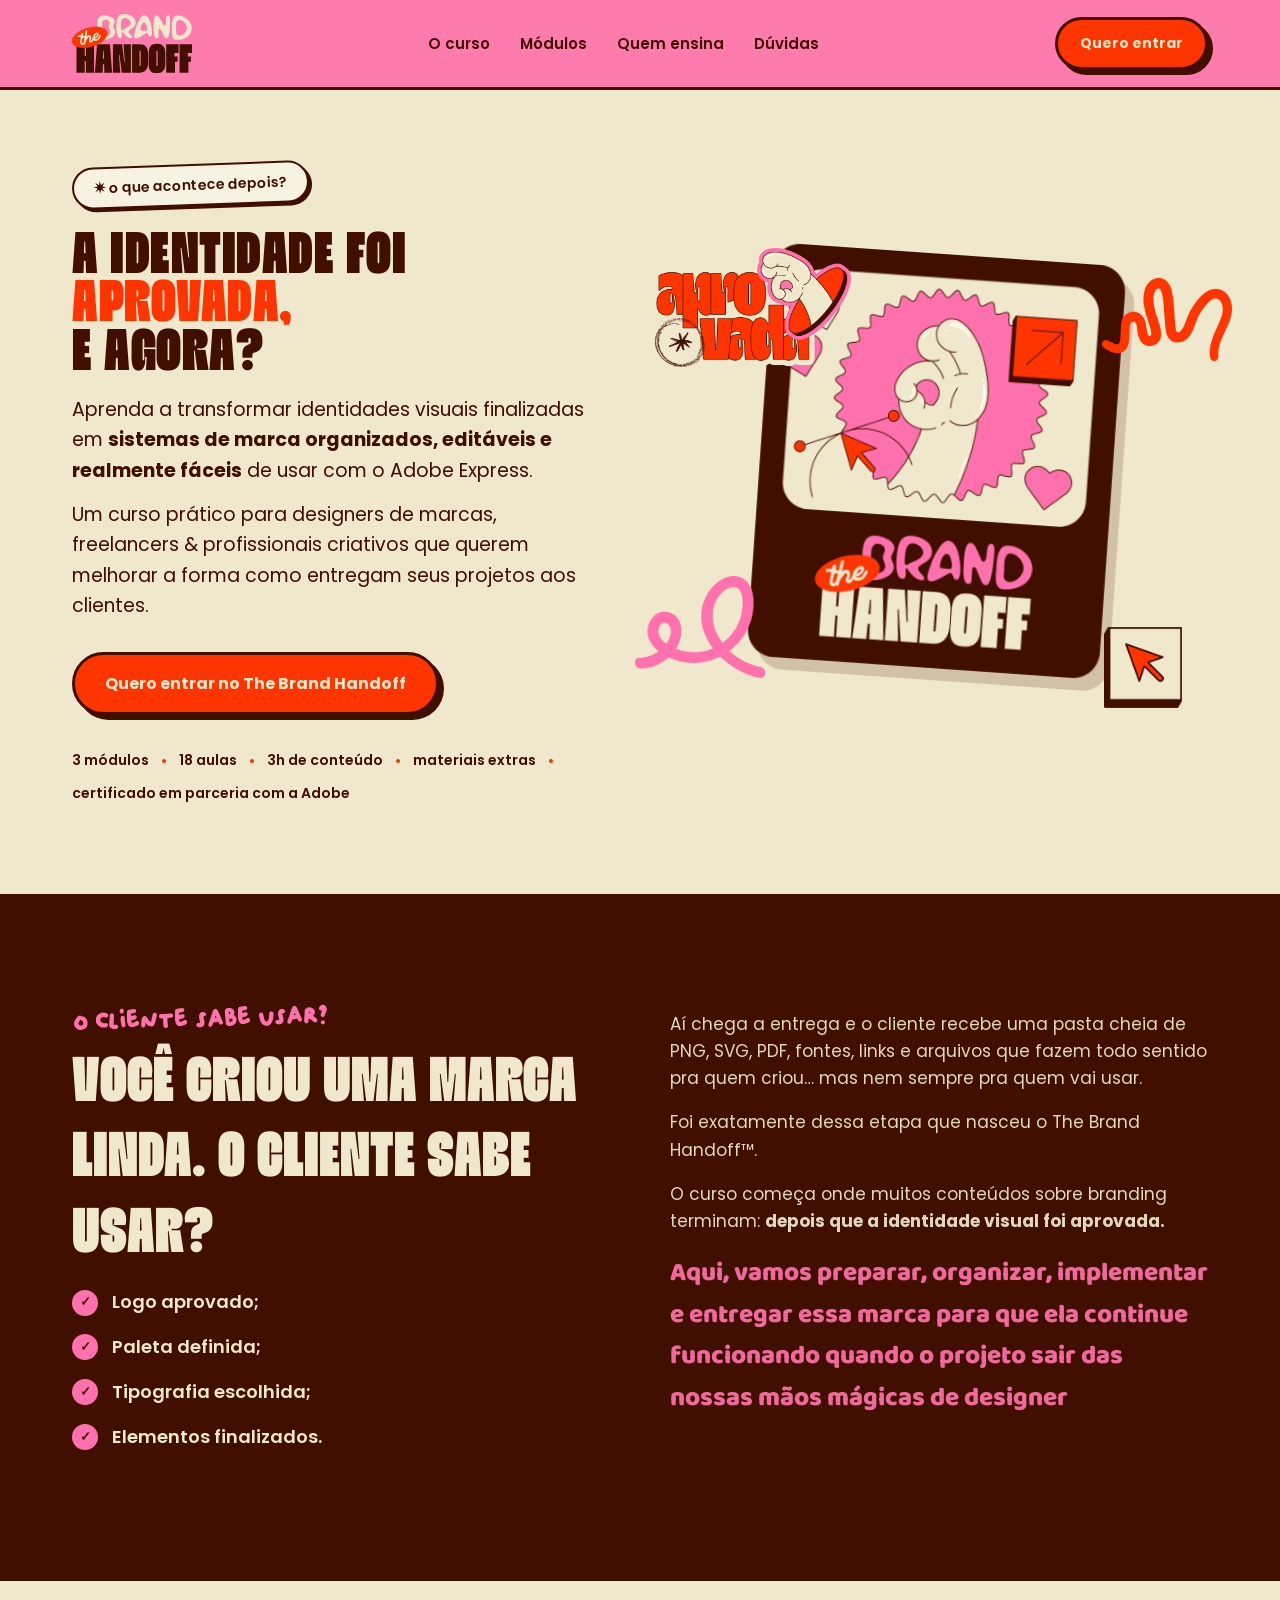
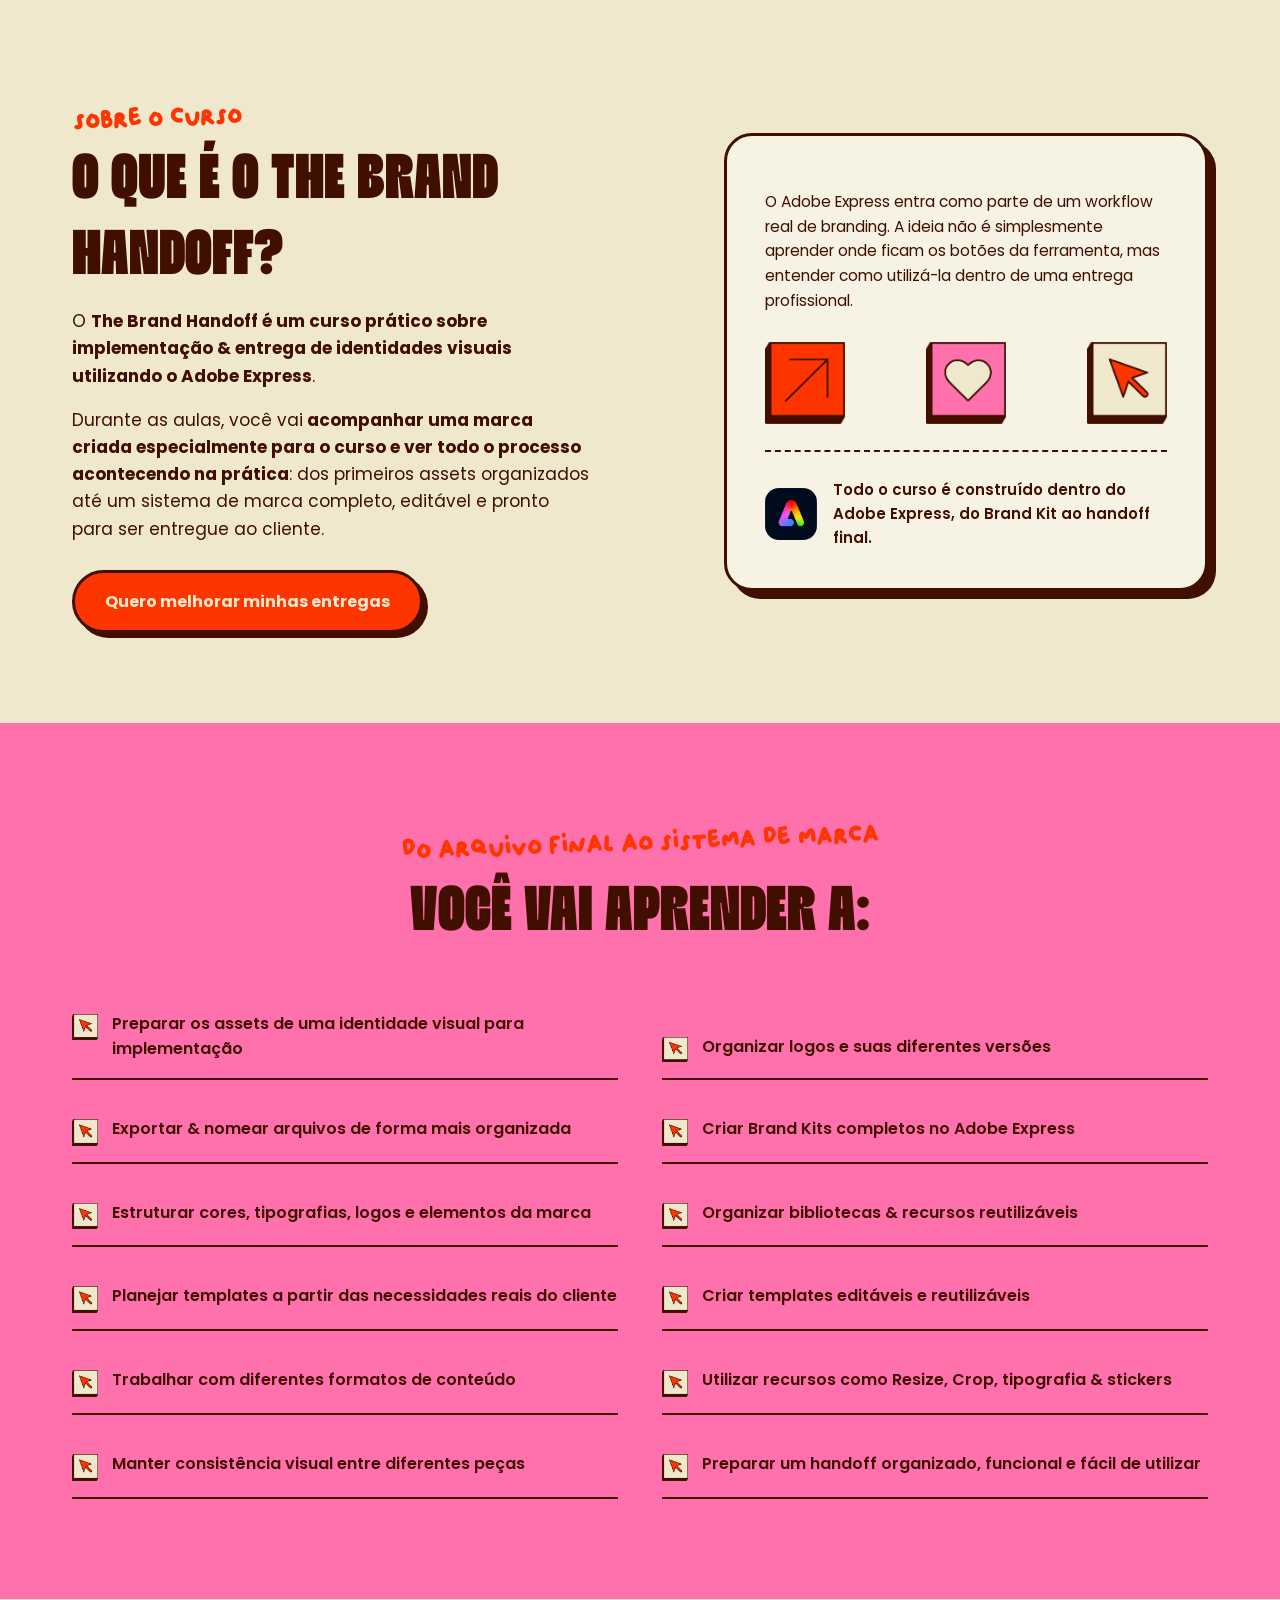
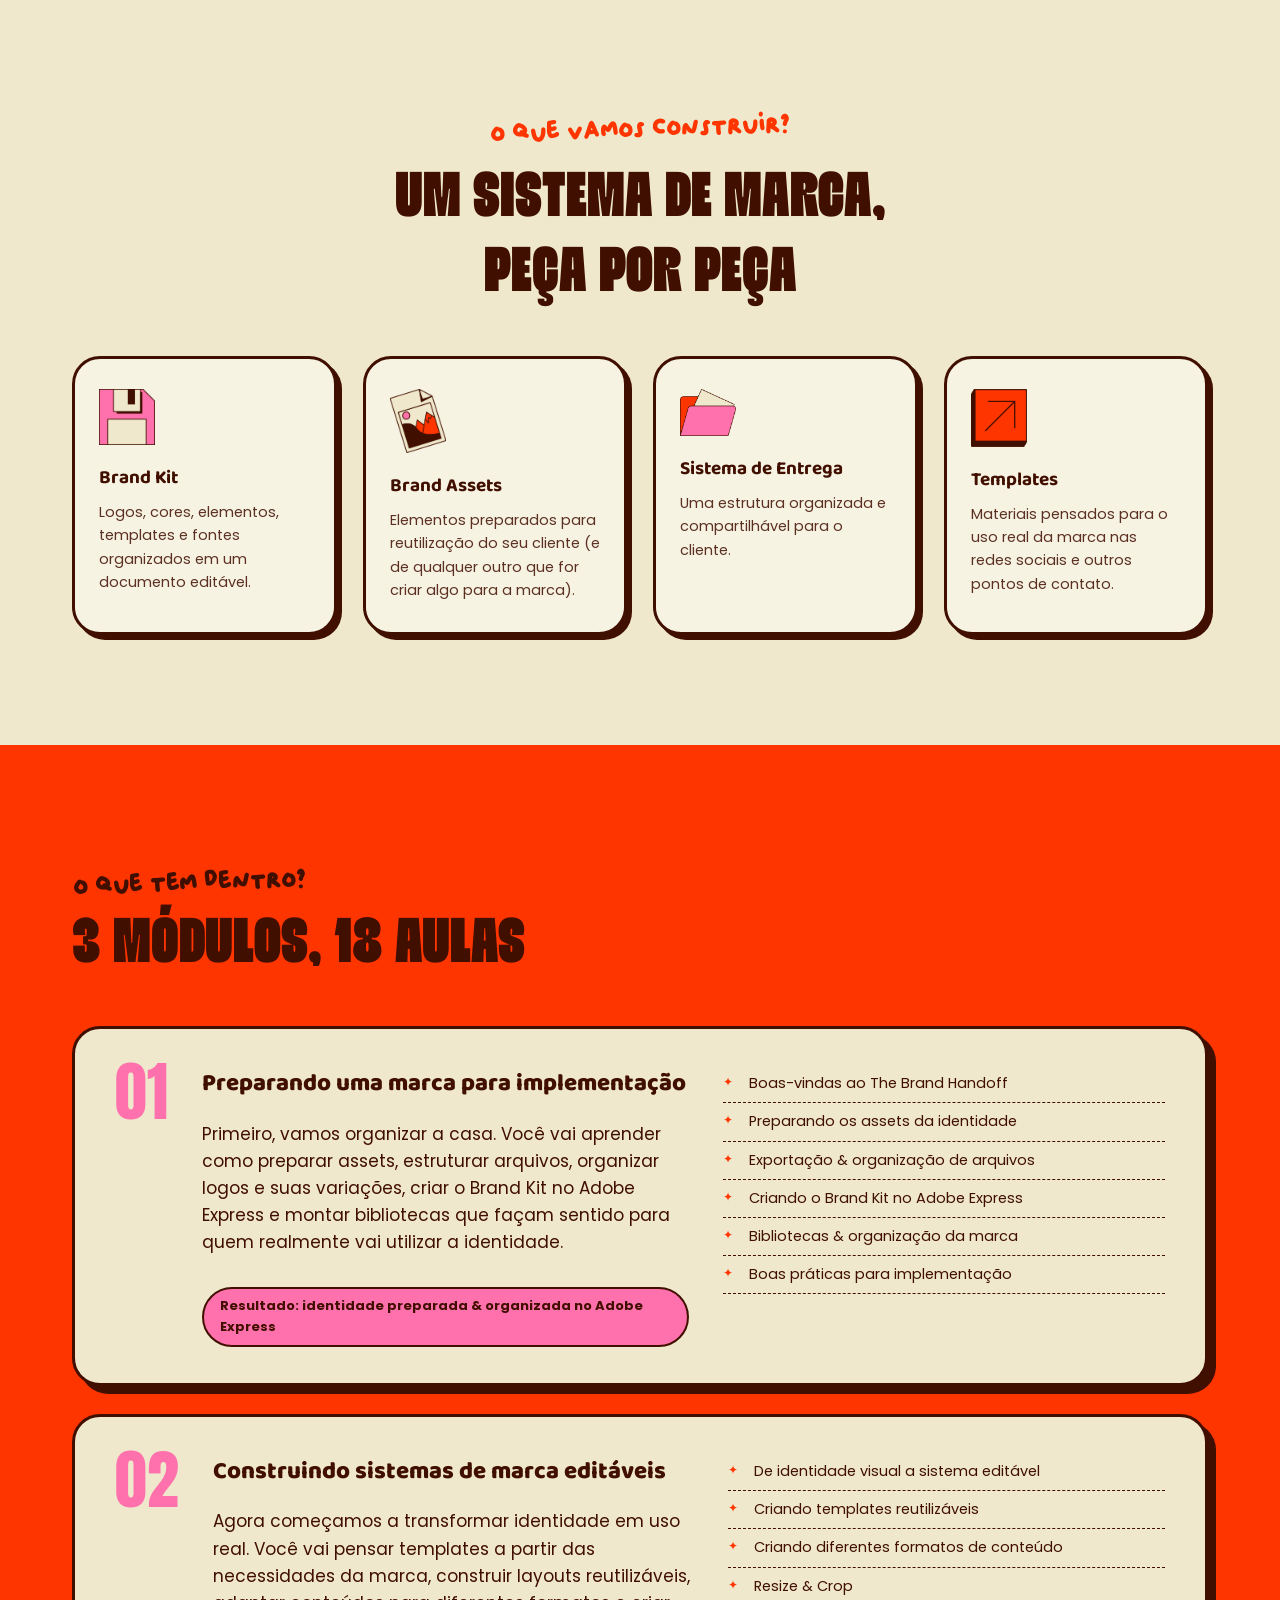
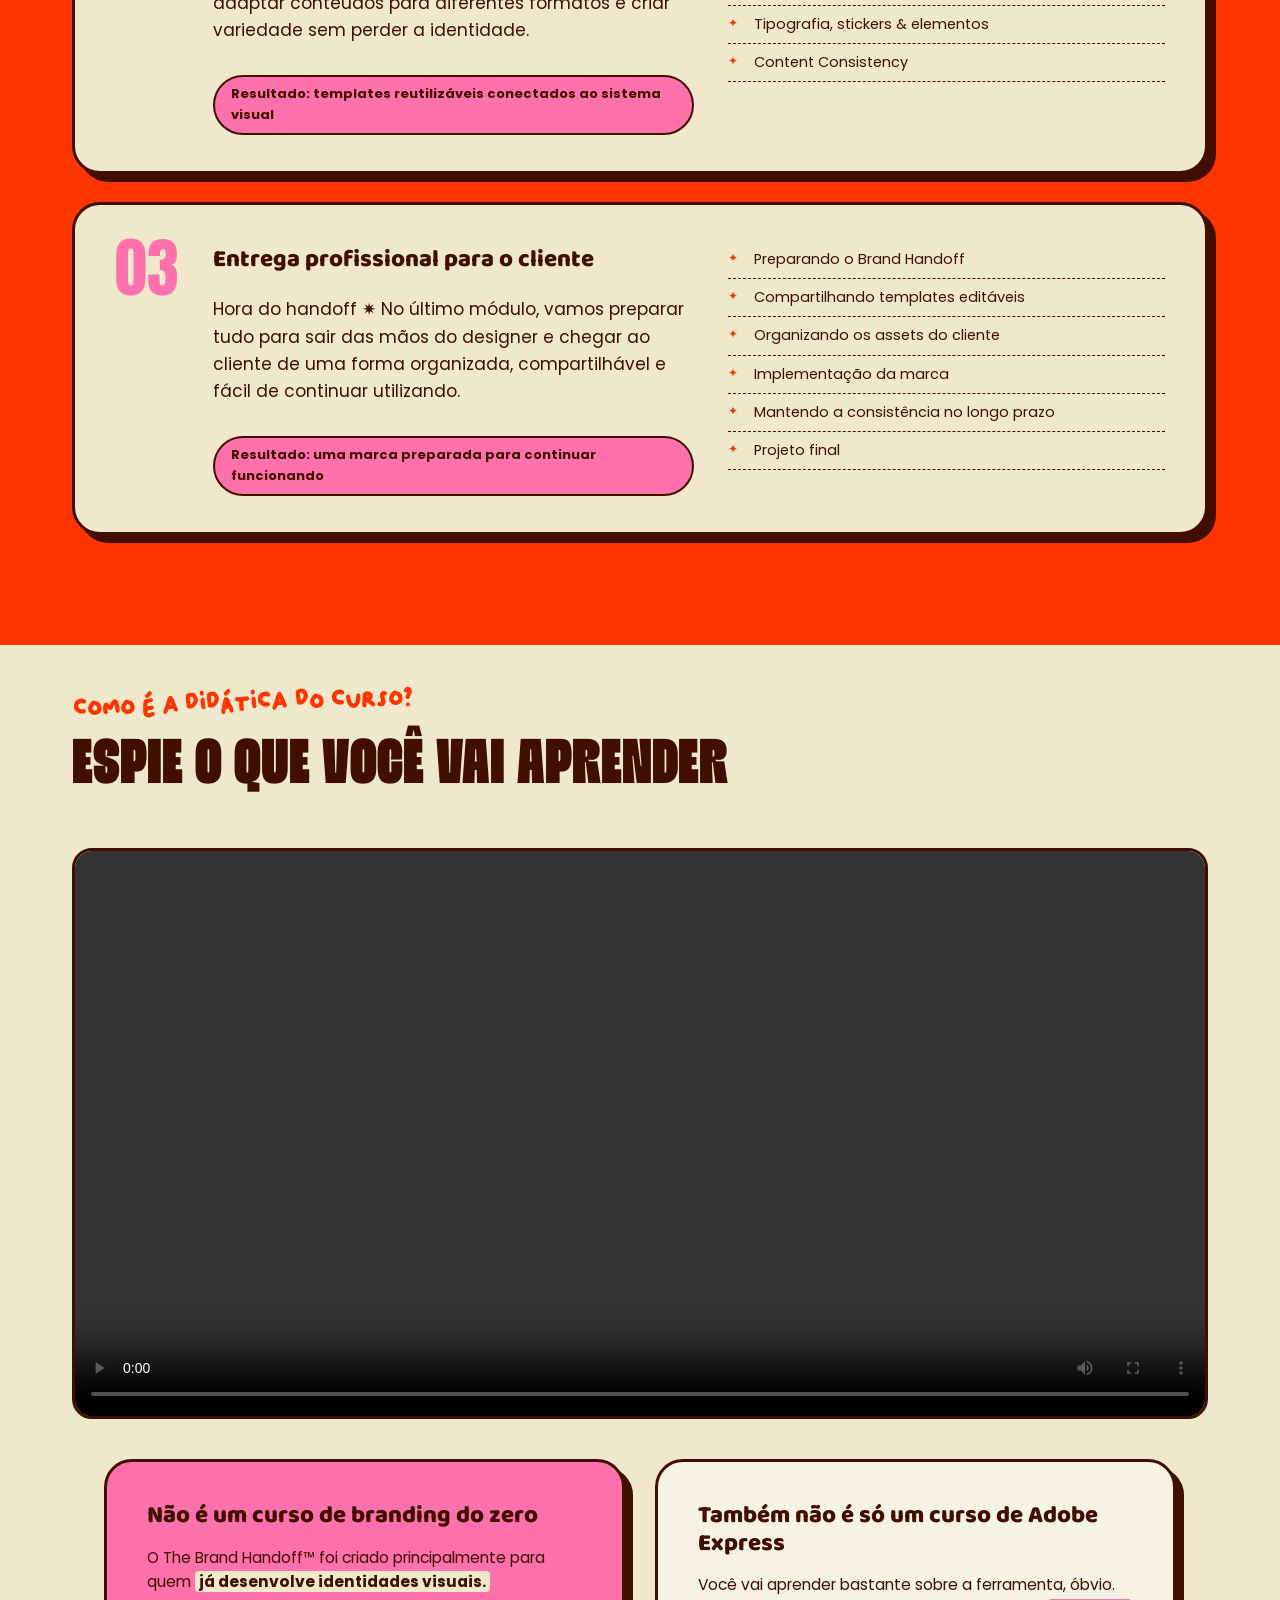
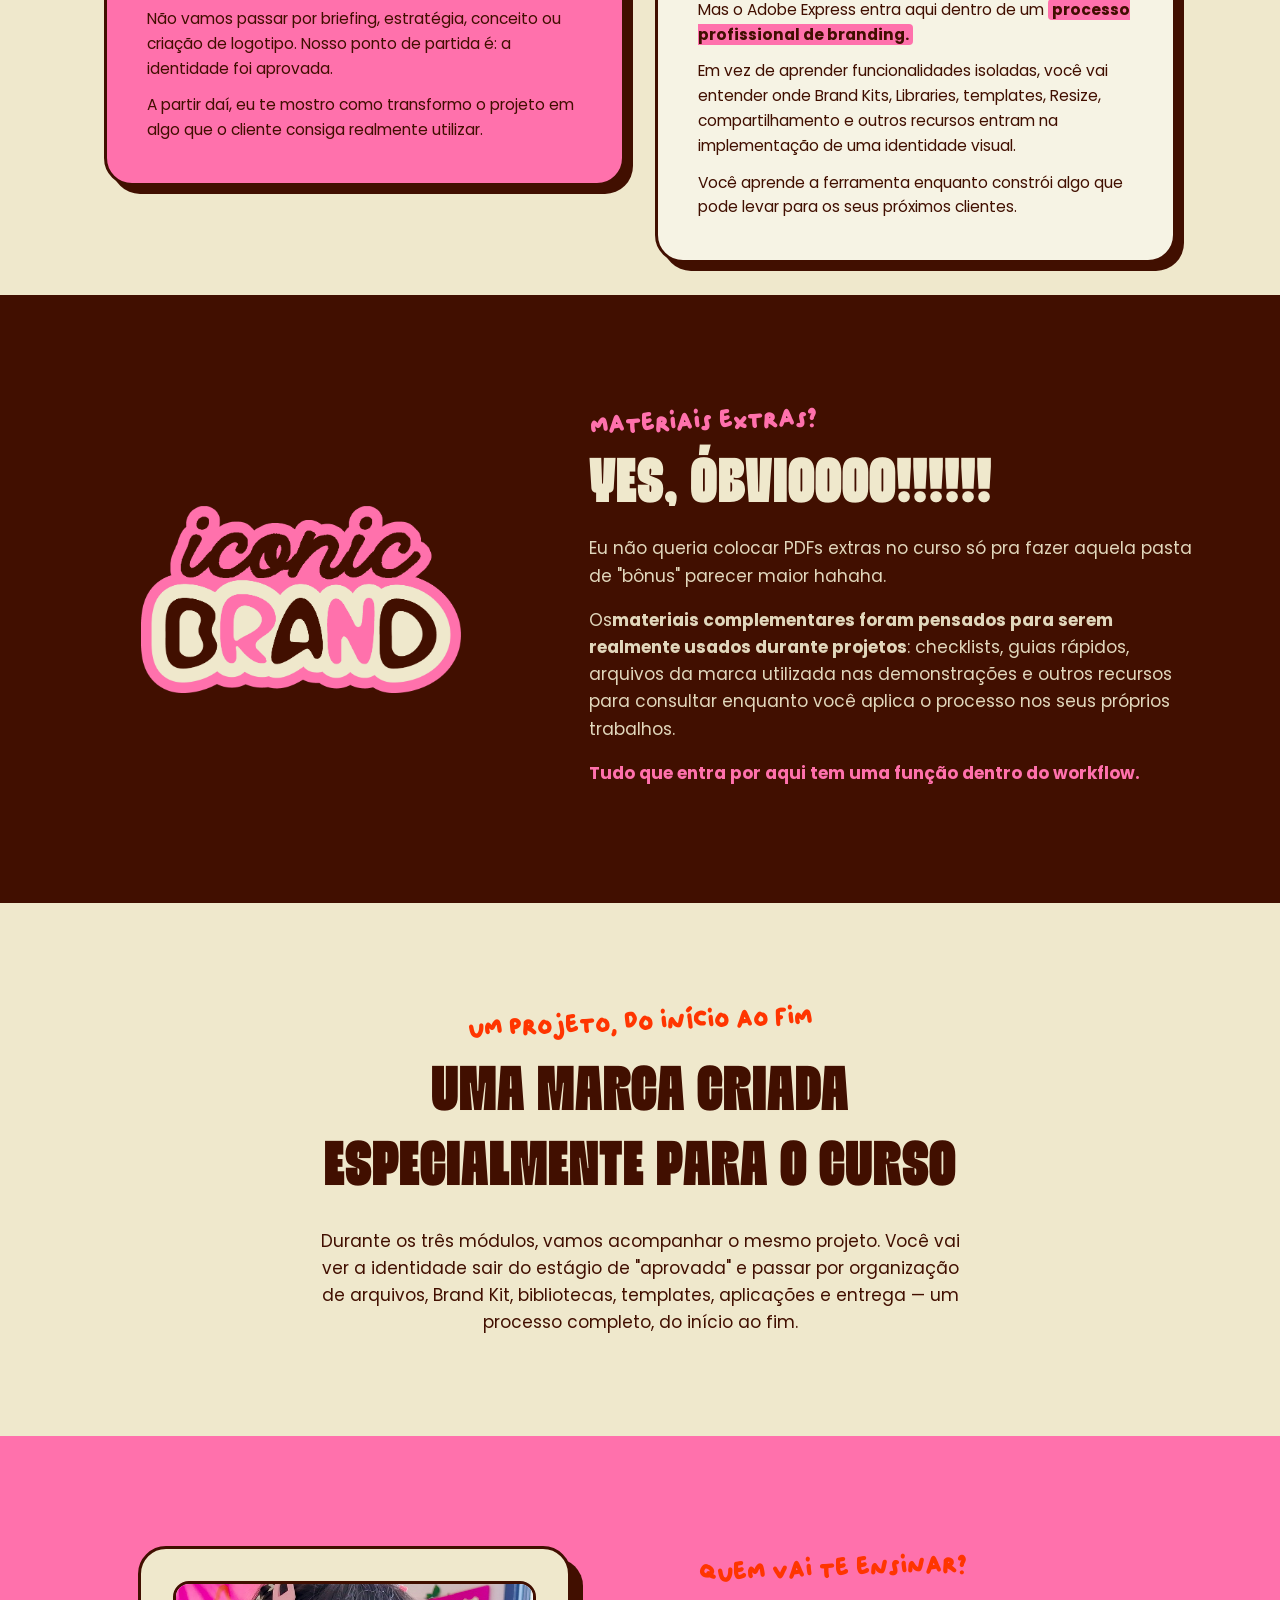
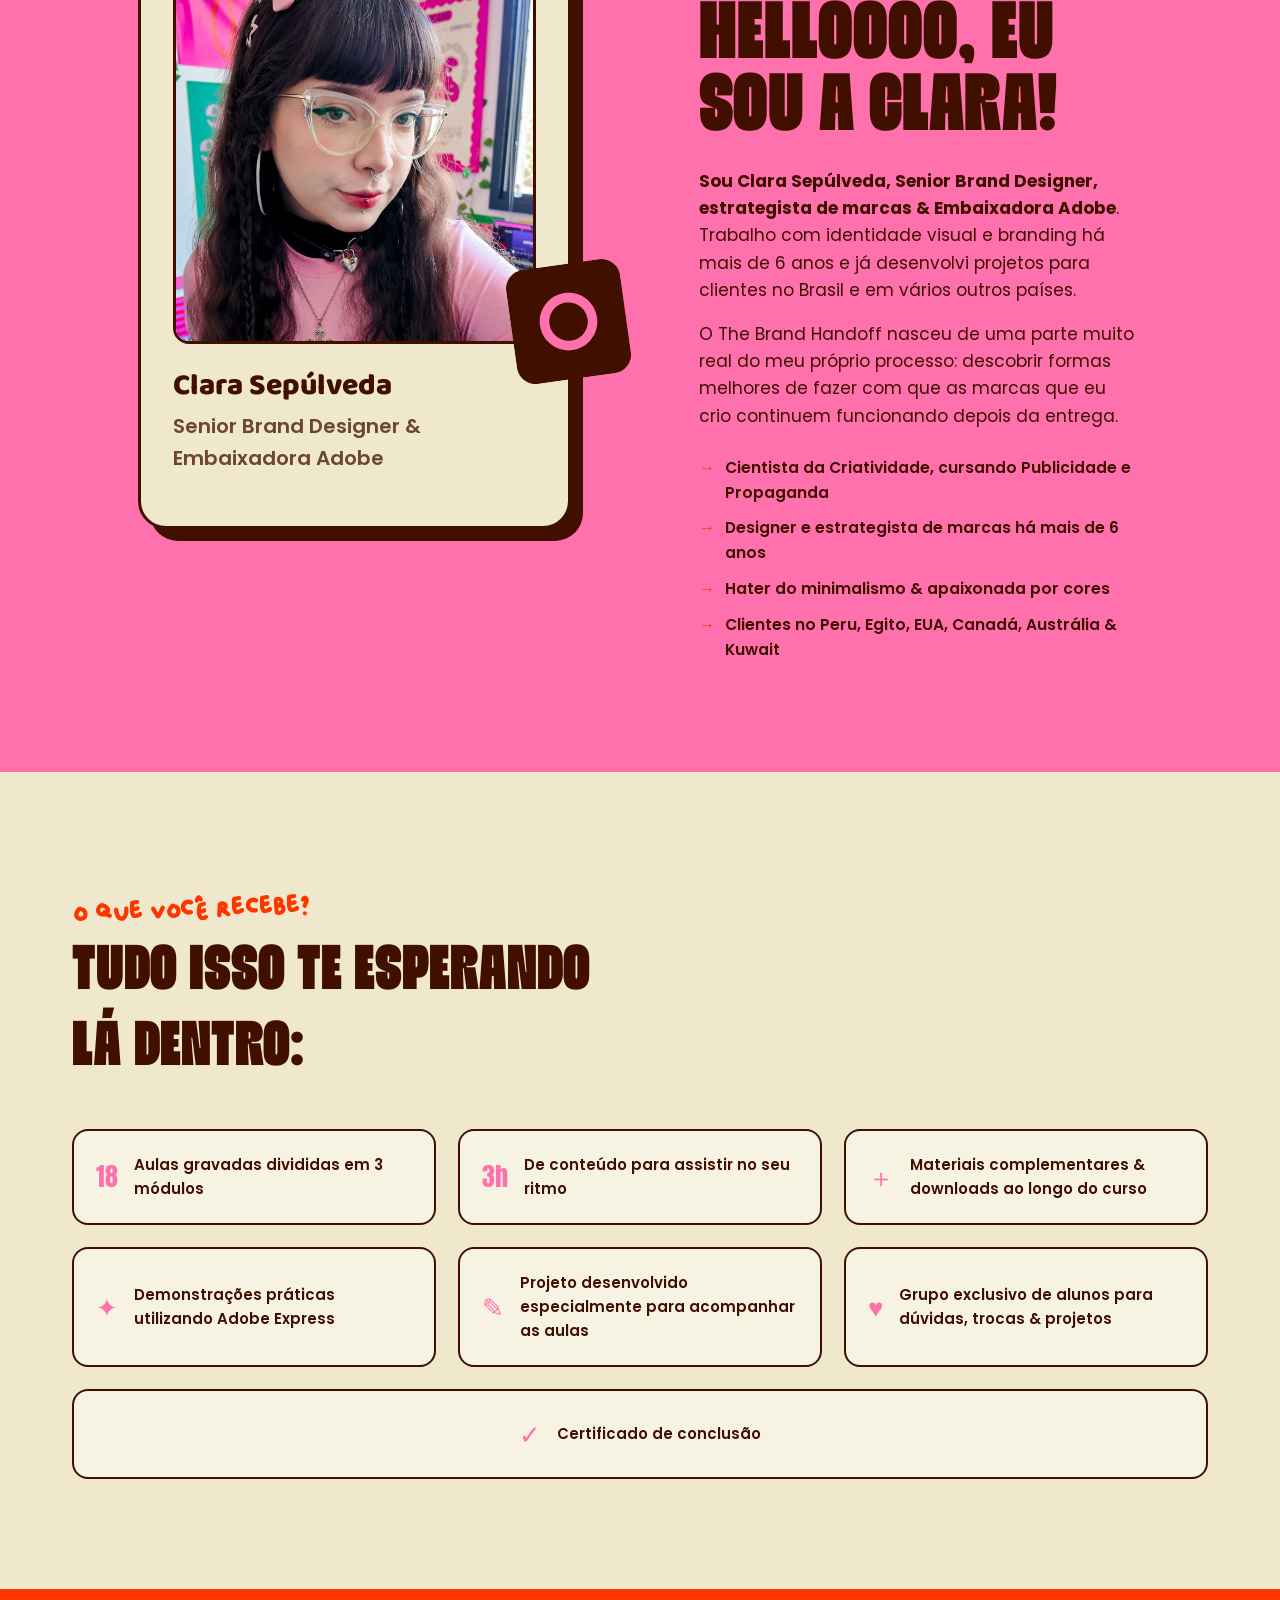
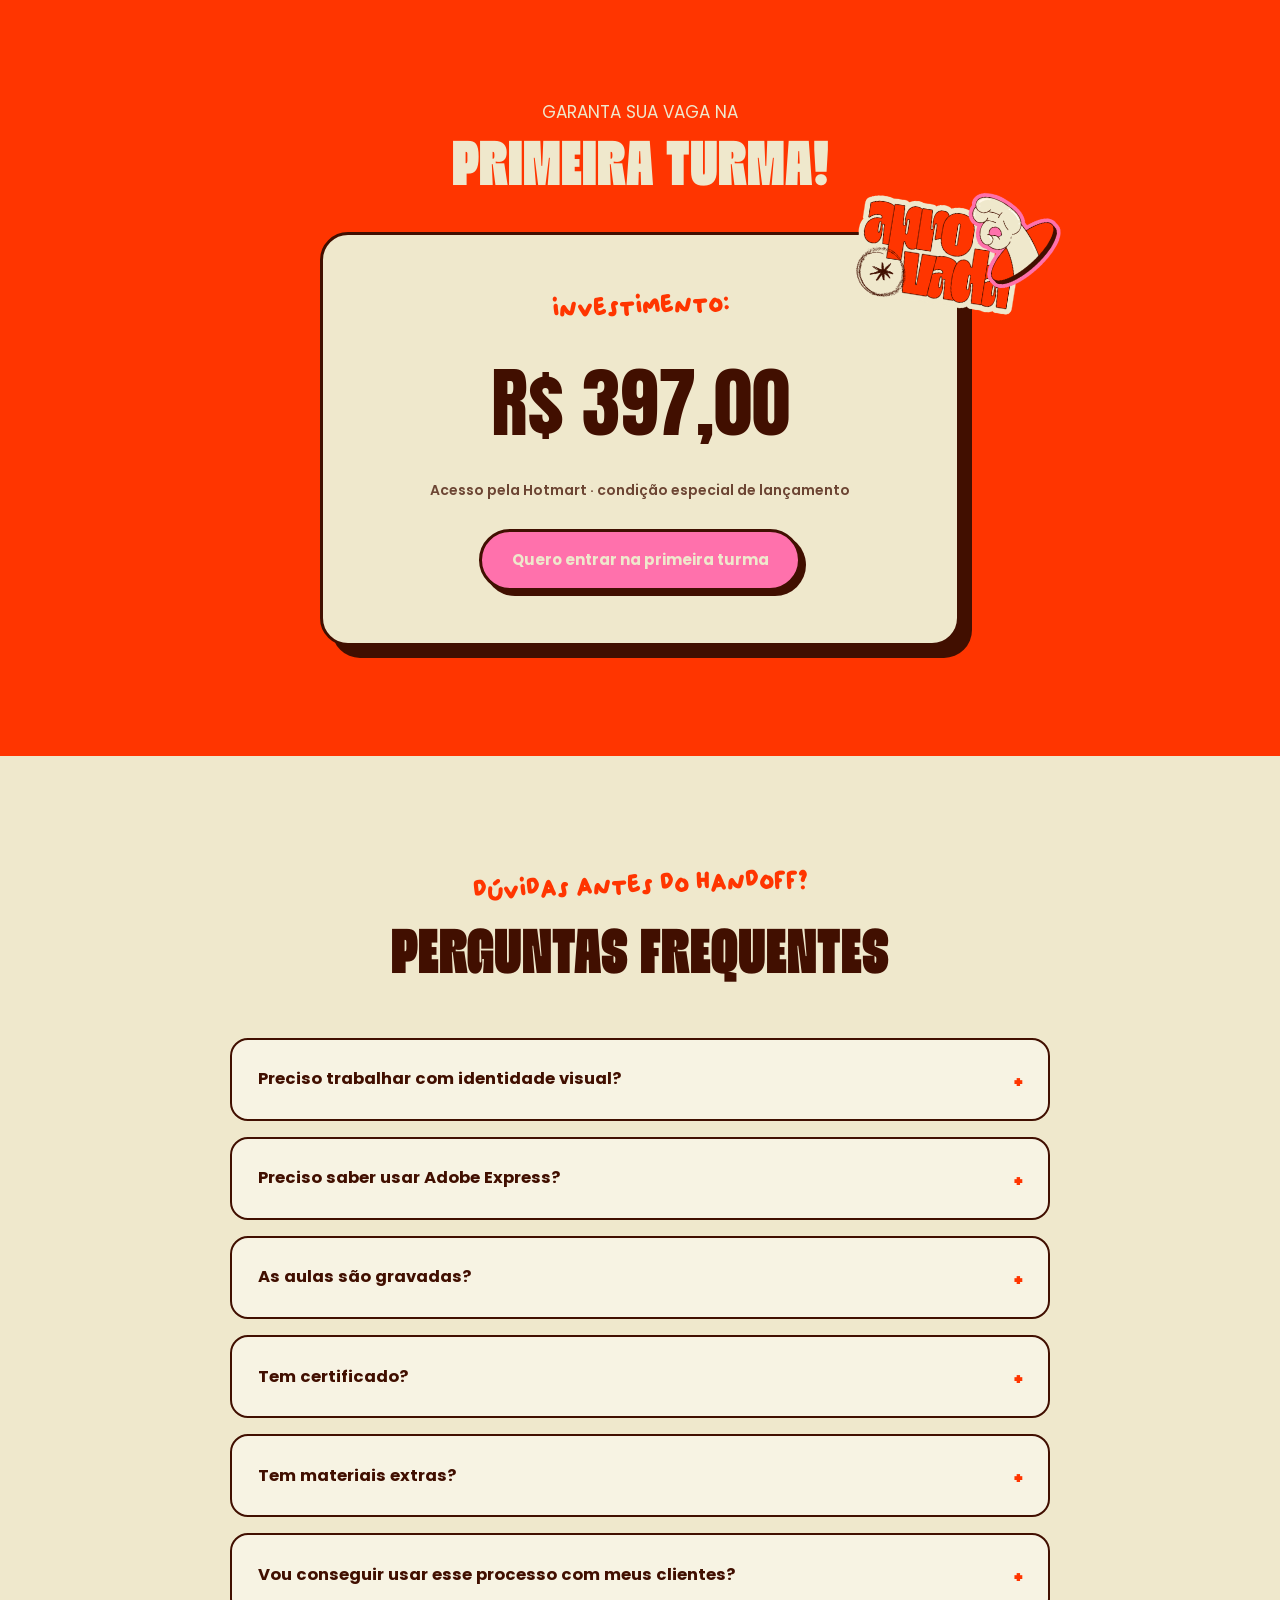
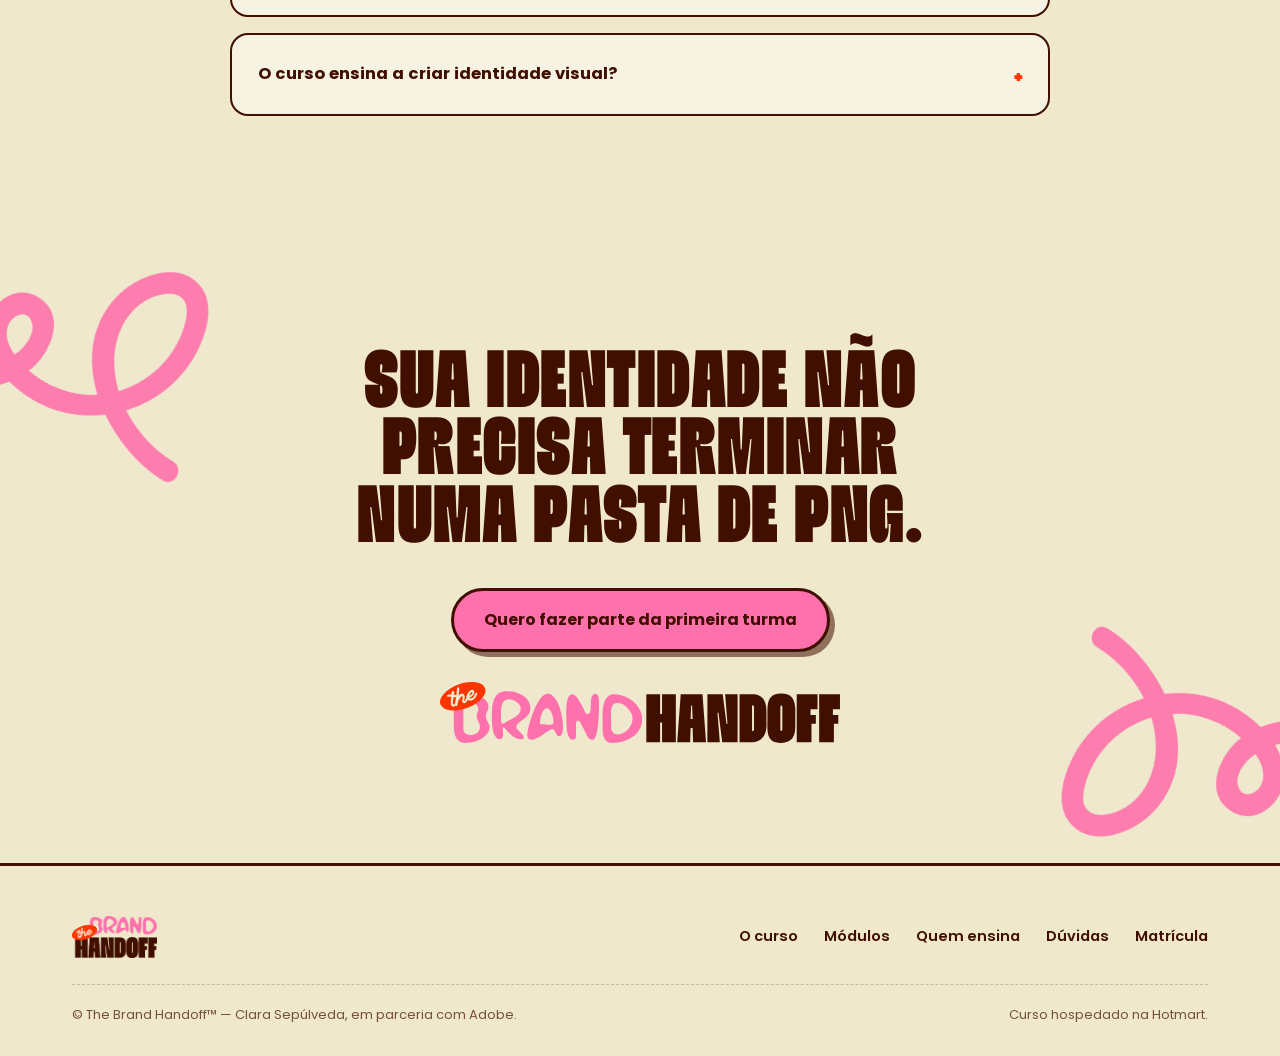
==== commit 8dbc865a: "versão 1.0" ====
--- a/index.html
+++ b/index.html
@@ -17,9 +17,73 @@
 
   <header>
     <nav class="nav">
-      <a href="#topo" class="nav-logo"><img
-          src="[data-uri]"
-          alt="the Brand Handoff"></a>
+      <a href="#topo" class="nav-logo">
+        <svg id="brandhandoff-logo" data-name="Camada 1" xmlns="http://www.w3.org/2000/svg" viewBox="0 0 729.76 359.93">
+          <g>
+
+            <path fill="#efe8cc"
+              d="M153.33,86.39c0-5.73-.02-11.63-.06-17.72-.04-6.09.24-12.03.84-17.84.6-5.81,1.63-11.29,3.1-16.47,1.47-5.17,3.72-9.71,6.74-13.6,3.02-3.9,6.98-6.98,11.87-9.25,4.89-2.27,11-3.4,18.32-3.4,3.82,0,8.07.32,12.77.95,4.69.64,9.45,1.65,14.26,3.04,4.81,1.39,9.51,3.12,14.08,5.19,4.57,2.07,8.65,4.55,12.23,7.46,3.58,2.9,6.44,6.23,8.59,9.96,2.15,3.74,3.22,7.92,3.22,12.53,0,2.86-.42,5.47-1.25,7.82-.83,2.35-1.77,4.64-2.8,6.86-1.04,2.23-1.97,4.52-2.8,6.86-.83,2.35-1.25,4.95-1.25,7.82,0,3.26.6,6.25,1.79,8.95,1.19,2.71,2.49,5.33,3.88,7.88,1.39,2.55,2.69,5.09,3.88,7.64,1.19,2.55,1.79,5.25,1.79,8.11,0,5.41-1.17,10.38-3.52,14.92-2.35,4.53-5.45,8.61-9.31,12.23-3.86,3.62-8.27,6.8-13.25,9.55-4.97,2.74-10.12,5.01-15.45,6.8-5.33,1.79-10.6,3.14-15.81,4.06-5.21.91-10,1.37-14.38,1.37-6.76,0-12.39-1.09-16.88-3.28-4.5-2.19-8.13-5.11-10.92-8.77-2.79-3.66-4.85-7.91-6.21-12.77-1.35-4.85-2.29-9.94-2.8-15.27-.52-5.33-.75-10.72-.72-16.17.04-5.45.06-10.6.06-15.45ZM202.25,34.25c-2.86,0-5.49.66-7.88,1.97-2.39,1.31-4.46,3.08-6.21,5.31-1.75,2.23-3.1,4.83-4.06,7.82-.96,2.98-1.43,6.11-1.43,9.37v58.59c0,2.47.66,4.69,1.97,6.68,1.31,1.99,2.98,3.7,5.01,5.13,2.03,1.43,4.3,2.55,6.8,3.34,2.51.8,4.99,1.19,7.46,1.19,3.66,0,7.24-.52,10.74-1.55,3.5-1.03,6.62-2.57,9.37-4.59,2.74-2.03,4.95-4.57,6.62-7.64,1.67-3.06,2.51-6.62,2.51-10.68,0-3.26-.52-6.18-1.55-8.77-1.04-2.58-2.15-5.09-3.34-7.52-1.19-2.43-2.31-4.93-3.34-7.52-1.03-2.58-1.55-5.51-1.55-8.77,0-2.07.26-4.02.78-5.85.52-1.83,1.07-3.62,1.67-5.37.6-1.75,1.15-3.44,1.67-5.07.52-1.63.78-3.28.78-4.95,0-3.66-.74-6.82-2.21-9.49-1.47-2.66-3.44-4.85-5.91-6.56-2.47-1.71-5.25-2.98-8.35-3.82s-6.29-1.25-9.55-1.25Z" />
+
+            <path fill="#efe8cc"
+              d="M269.61,81.5c0-5.97.08-12.13.24-18.5.16-6.36.66-12.57,1.49-18.61.83-6.04,2.17-11.75,4-17.12,1.83-5.37,4.43-10.08,7.82-14.14,3.38-4.06,7.68-7.26,12.89-9.61,5.21-2.35,11.59-3.52,19.15-3.52,5.17,0,10.54.46,16.11,1.37,5.57.92,11,2.31,16.29,4.18,5.29,1.87,10.32,4.24,15.09,7.1,4.77,2.86,8.95,6.23,12.53,10.08,3.58,3.86,6.42,8.23,8.53,13.13,2.11,4.89,3.16,10.32,3.16,16.29,0,5.41-1.05,10.16-3.16,14.26-2.11,4.1-4.71,7.76-7.82,10.98-3.1,3.22-6.5,6.09-10.2,8.59s-7.1,4.91-10.2,7.22c-3.1,2.31-5.71,4.59-7.82,6.86-2.11,2.27-3.16,4.75-3.16,7.46v1.73c0,.76.06,1.55.18,2.39.12.83.3,1.63.54,2.39.24.76.56,1.33.96,1.73l17.9,17.9c.32.32.6.64.83.95.56.72.83,1.47.83,2.27s.28,1.83.84,3.1c.16.56.4,1.15.72,1.79,0,1.19-.36,2.13-1.07,2.8-.72.68-1.57,1.17-2.57,1.49-1,.32-2.05.5-3.16.54-1.12.04-2.11.06-2.98.06-5.25,0-10.3-1.25-15.15-3.76-4.85-2.51-9.43-5.59-13.72-9.25-4.3-3.66-8.25-7.56-11.87-11.69-3.62-4.14-6.86-7.83-9.73-11.1h-1.67c-.8,0-1.53.06-2.21.18-.68.12-1.01.58-1.01,1.37s.14,2.21.42,4.24c.28,2.03.52,4.32.72,6.86.2,2.55.3,5.17.3,7.88s-.3,5.19-.9,7.46-1.57,4.14-2.92,5.61c-1.35,1.47-3.26,2.21-5.73,2.21-4.06,0-7.48-1.35-10.26-4.06-2.79-2.7-5.09-6.15-6.92-10.32-1.83-4.18-3.24-8.83-4.24-13.96-1-5.13-1.71-10.1-2.15-14.92-.44-4.81-.7-9.19-.78-13.13-.08-3.94-.12-6.86-.12-8.77ZM297.29,87.94c0,.8.12,1.85.36,3.16.24,1.31.62,2.59,1.13,3.82.52,1.23,1.19,2.29,2.03,3.16.83.88,1.85,1.31,3.04,1.31h1.55c2.46-2.15,5.45-4.22,8.95-6.21,3.5-1.99,7.2-3.98,11.1-5.97,3.9-1.99,7.76-4.1,11.57-6.32,3.82-2.23,7.24-4.65,10.26-7.28,3.02-2.63,5.49-5.57,7.4-8.83,1.91-3.26,2.86-6.92,2.86-10.98s-1.17-7.88-3.52-11.46c-2.35-3.58-5.31-6.7-8.89-9.37-3.58-2.66-7.46-4.75-11.63-6.26-4.18-1.51-8.1-2.27-11.75-2.27-4.06,0-7.48.8-10.26,2.39-2.79,1.59-5.09,3.68-6.92,6.26-1.83,2.59-3.24,5.53-4.24,8.83-1,3.3-1.71,6.7-2.15,10.2-.44,3.5-.7,6.96-.78,10.38-.08,3.42-.12,6.48-.12,9.19v16.23Z" />
+
+            <path fill="#efe8cc"
+              d="M377.52,133.65c0-2.62.44-6.44,1.31-11.46.88-5.01,2.13-10.72,3.76-17.12,1.63-6.4,3.6-13.22,5.91-20.46,2.31-7.24,4.89-14.46,7.76-21.66,2.86-7.2,5.97-14.1,9.31-20.7,3.34-6.6,6.84-12.43,10.5-17.48,3.66-5.05,7.46-9.09,11.4-12.11,3.94-3.02,7.94-4.53,11.99-4.53,5.73,0,10.86,1.89,15.39,5.67,4.53,3.78,8.55,8.67,12.05,14.68,3.5,6.01,6.5,12.75,9.01,20.23,2.51,7.48,4.55,14.9,6.15,22.25,1.59,7.36,2.76,14.28,3.52,20.76.76,6.48,1.13,11.75,1.13,15.81,0,1.12-.02,2.61-.06,4.48-.04,1.87-.16,3.9-.36,6.09-.2,2.19-.54,4.4-1.01,6.62-.48,2.23-1.13,4.24-1.97,6.03-.84,1.79-1.91,3.26-3.22,4.42-1.31,1.15-2.92,1.73-4.83,1.73-.8,0-1.87-.06-3.22-.18-1.35-.12-2.43-.62-3.22-1.49-.4-.4-1.09-1.63-2.09-3.7-1-2.07-2.15-4.27-3.46-6.62-1.31-2.35-2.77-4.45-4.36-6.32-1.59-1.87-3.18-2.8-4.77-2.8h-1.67c-2.94,1.35-6.13,3.1-9.55,5.25-3.42,2.15-6.94,4.42-10.56,6.8-3.62,2.39-7.3,4.81-11.04,7.28-3.74,2.47-7.48,4.67-11.22,6.62-3.74,1.95-7.38,3.54-10.92,4.77-3.54,1.23-6.94,1.85-10.2,1.85-2.07,0-3.82-.46-5.25-1.37s-2.61-2.09-3.52-3.52c-.92-1.43-1.59-3.02-2.03-4.77-.44-1.75-.66-3.42-.66-5.01ZM419.88,101.07c.79,0,2.37.08,4.71.24,2.34.16,4.83.34,7.46.54,2.62.2,5.13.38,7.52.54,2.39.16,3.98.24,4.77.24h4.89c3.26,0,5.43-.79,6.5-2.39,1.07-1.59,1.61-4.06,1.61-7.4,0-1.59-.18-3.72-.54-6.38-.36-2.66-.89-5.49-1.61-8.47-.72-2.98-1.63-6.01-2.75-9.07-1.11-3.06-2.39-5.85-3.82-8.35s-3.06-4.53-4.89-6.09c-1.83-1.55-3.82-2.33-5.97-2.33-2.47,0-4.7.78-6.68,2.33-1.99,1.55-3.76,3.58-5.31,6.09-1.55,2.51-2.9,5.29-4.06,8.35-1.15,3.06-2.11,6.09-2.86,9.07-.76,2.98-1.31,5.81-1.67,8.47-.36,2.67-.54,4.79-.54,6.38,0,1.67.14,3.24.42,4.71.28,1.47,1.21,2.65,2.8,3.52Z" />
+
+            <path fill="#efe8cc"
+              d="M496.88,84.72c0-1.19-.06-3.2-.18-6.03-.12-2.82-.2-6.1-.24-9.84-.04-3.74-.02-7.8.06-12.17.08-4.37.32-8.75.72-13.13.4-4.37,1.01-8.59,1.85-12.65.83-4.06,1.93-7.66,3.28-10.8,1.35-3.14,3.04-5.65,5.07-7.52,2.03-1.87,4.47-2.8,7.34-2.8s5.43.82,7.7,2.45c2.27,1.63,4.31,3.6,6.15,5.91,1.83,2.31,3.48,4.77,4.95,7.4,1.47,2.63,2.8,4.97,4,7.04.56.8,1.31,2.01,2.27,3.64.95,1.63,1.99,3.46,3.1,5.49,1.11,2.03,2.27,4.16,3.46,6.38,1.19,2.23,2.29,4.36,3.28,6.38.99,2.03,1.89,3.86,2.68,5.49.79,1.63,1.31,2.85,1.55,3.64,1.59,2.47,2.94,4.16,4.06,5.07,1.11.92,2.46,1.37,4.06,1.37,2.23,0,3.96-.9,5.19-2.69,1.23-1.79,2.15-4.14,2.74-7.04.6-2.9.97-6.21,1.13-9.9.16-3.7.32-7.48.48-11.34.16-3.86.4-7.64.72-11.34.32-3.7.93-7,1.85-9.9.91-2.9,2.21-5.25,3.88-7.04,1.67-1.79,3.94-2.69,6.8-2.69s5.07.98,6.62,2.92c1.55,1.95,2.68,4.26,3.4,6.92.72,2.67,1.13,5.37,1.25,8.11s.18,4.91.18,6.5c0,.4.02,2.37.06,5.91.04,3.54,0,8.08-.12,13.6-.12,5.53-.3,11.74-.54,18.62-.24,6.88-.64,13.88-1.19,21-.56,7.12-1.29,14.08-2.21,20.88-.92,6.8-2.09,12.85-3.52,18.14-1.43,5.29-3.14,9.55-5.13,12.77-1.99,3.22-4.3,4.83-6.92,4.83-4.06,0-7.38-1.07-9.96-3.22-2.59-2.15-4.71-4.89-6.38-8.23-.56-1.11-1.37-2.76-2.45-4.95-1.07-2.19-2.31-4.67-3.7-7.46-1.39-2.78-2.86-5.71-4.42-8.77-1.55-3.06-3.02-5.99-4.42-8.77-1.39-2.78-2.62-5.27-3.7-7.46-1.07-2.19-1.89-3.84-2.45-4.95-.4-.4-.89-.87-1.49-1.43-.6-.56-1.25-1.09-1.97-1.61-.72-.52-1.47-.95-2.27-1.31-.8-.36-1.59-.54-2.39-.54l-3.34,3.22c0,.4-.08.8-.24,1.19-.16.4-.32.76-.48,1.07-.24.4-.52.76-.83,1.07v43.91c0,1.19-.36,2.31-1.07,3.34-.72,1.03-1.59,1.91-2.62,2.62-1.03.72-2.11,1.27-3.22,1.67-1.12.4-2.07.6-2.86.6-3.5,0-6.42-1.31-8.77-3.94-2.35-2.63-4.26-5.97-5.73-10.02-1.47-4.06-2.57-8.57-3.28-13.54-.72-4.97-1.19-9.8-1.43-14.5-.24-4.69-.36-8.99-.36-12.89v-8.71Z" />
+
+            <path fill="#efe8cc"
+              d="M607.37,96.18c0-4.61-.06-9.94-.18-15.99-.12-6.04.02-12.27.42-18.67.4-6.4,1.21-12.71,2.45-18.91s3.16-11.73,5.79-16.59c2.62-4.85,6.16-8.77,10.62-11.75,4.45-2.98,10.06-4.47,16.83-4.47s13.56.88,20.41,2.62c6.84,1.75,13.4,4.24,19.69,7.46,6.28,3.22,12.13,7.12,17.54,11.69,5.41,4.58,10.12,9.71,14.14,15.39,4.02,5.69,7.18,11.85,9.49,18.5,2.31,6.64,3.46,13.62,3.46,20.94,0,7.88-1.27,15.12-3.82,21.72-2.55,6.6-6.03,12.57-10.44,17.9-4.42,5.33-9.59,9.98-15.51,13.96-5.93,3.98-12.27,7.32-19.03,10.02-6.76,2.7-13.76,4.73-21,6.09-7.24,1.35-14.4,2.03-21.48,2.03-5.41,0-9.9-1-13.48-2.98-3.58-1.99-6.44-4.65-8.59-7.99-2.15-3.34-3.74-7.16-4.77-11.46-1.03-4.3-1.73-8.73-2.09-13.31-.36-4.57-.52-9.13-.48-13.66.04-4.53.06-8.71.06-12.53ZM633.51,114.08c.4,2.47,1.09,4.77,2.09,6.92.99,2.15,2.31,4.04,3.94,5.67,1.63,1.63,3.58,2.92,5.85,3.88,2.27.95,4.83,1.43,7.7,1.43,5.73,0,11.32-1.39,16.77-4.18,5.45-2.78,10.3-6.42,14.56-10.92,4.25-4.49,7.7-9.55,10.32-15.15,2.62-5.61,3.94-11.28,3.94-17s-1.31-11.47-3.94-17.24c-2.63-5.77-6.13-11-10.5-15.69-4.38-4.69-9.41-8.51-15.1-11.46-5.69-2.94-11.59-4.42-17.72-4.42-4.06,0-7.32,1.12-9.79,3.34-2.47,2.23-4.38,5.07-5.73,8.53-1.35,3.46-2.23,7.36-2.62,11.69-.4,4.34-.58,8.61-.54,12.83.04,4.22.18,8.16.42,11.81.24,3.66.36,6.56.36,8.71v21.24Z" />
+
+          </g>
+
+          <g>
+
+            <path fill="#410f00"
+              d="M134.23,183.33v174.01h-49.93v-71.62h-7.16v71.62H27.2v-174.01h49.93v71.62h7.16v-71.62h49.93Z" />
+
+            <path fill="#410f00"
+              d="M196.7,357.35l-1.61-51.61h-7.27l-1.62,51.61h-47l12.77-174.01h78.96l12.77,174.01h-47ZM195.09,272.9l-1.87-48.87h-3.55l-1.85,48.87h7.27Z" />
+
+            <path fill="#410f00"
+              d="M358.25,183.33v174.03h-55.62l-13.75-107.22h-3.55l8.42,107.22h-45.03v-174.03h55.62l13.75,107.22h3.55l-8.42-107.22h45.03Z" />
+
+            <path fill="#410f00"
+              d="M463.18,296.5c-.26,38.39-20.06,60.85-52.32,60.85h-45.44v-174.01h45.44c35.42,0,51.3,19.45,52.06,58.6l.26,54.57ZM417.85,231.69c0-5.12-1.28-7.43-3.55-7.43h-3.55v92.15h3.55c2.27,0,3.55-2.56,3.55-7.68v-77.05Z" />
+
+            <path fill="#410f00"
+              d="M517.08,180.76c35.31-.25,50.7,19.97,50.7,58.86l-.26,63.98c-.26,36.85-16.41,55.53-50.44,56.3-37.37,1.02-50.44-17.91-50.7-56.3l.26-64.23c0-39.16,13.59-58.86,50.44-58.6ZM517.08,224.26c-2.54,0-3.55,2.81-3.55,8.19v76c0,5.37,1.02,8.19,3.55,7.93,2.29,0,3.55-2.56,3.55-7.68v-77.03c0-5.11-1.27-7.42-3.55-7.42Z" />
+
+            <path fill="#410f00" d="M626.35,290.87v66.48h-53.49v-174.01h75.52v54.16h-25.59v21.04h19.47v32.33h-15.92Z" />
+
+            <path fill="#410f00" d="M707.73,290.87v66.48h-53.49v-174.01h75.52v54.16h-25.59v21.04h19.47v32.33h-15.92Z" />
+
+          </g>
+
+          <g>
+
+            <ellipse fill="#ff3500" cx="107.47" cy="141.37" rx="111.07" ry="58.55"
+              transform="translate(-37.23 38.43) rotate(-17.33)" />
+
+            <g>
+
+              <path fill="#efe8cc"
+                d="M81.32,136.6l.68,2.19c-.5,1.07-1.09,2.08-1.61,3.07-.3.09-.59.51-.84.76-.43.22-.91.28-1.07.83l-3.48,1.08c-.12-.13-.3-.16-.57-.24l-.76.24c-.37-.13-.72-.44-1.1-.07-.34-.31-.64-.46-1.04-.67l-1.66.52c-.27-.08-.45-.11-.75-.26-.23.07-.68.21-.95.13-.1-.05-.2-.1-.47-.19l-3.02.94c-.1.2-.16.3-.31.59l-.45.14c-.29.67-.36.69-.37,1.19-.24.57-.22,1.15-.38,1.7-.19.72-.08,1.35-.49,2.14-.16.55-.2,1.22-.29,2-.49,2.14-.73,4.29-1.05,6.46-.44,2.04-.76,4.22-1.07,6.39.02.33-.14.62,0,1.08.19.35-.31.59-.17,1.05.17.28-.16.55-.24.82l.38,1.21-.21.4c0,.5.28.91.27,1.41.02.08.02.33-.14.62l.66,2.12-.31.59.57,1.81c.12.13.55.16.69.61.07.23.47.44.74.52.4-.04.7-.14,1.02.1l3.4-1.06c.58-.51,1.05-1.16,1.63-1.42.08-.27.03-.43,0-.5.03-.17-.04-.4.11-.45.18-.47.52-.99.73-1.39.24-.57.6-1.01.63-1.69-.07-.48.59-.76.3-1.42,0,0,.05-.1.13-.12.39-.87.86-1.76,1.25-2.63-.08-1.05.73-1.64.97-2.46.32-.84.88-1.43,1.02-2.31.07-.85.65-1.36.97-2.21.16-.3-.03-.9.22-1.15.31-.34.49-.82.65-1.11.15-2.7.31-3.25,2-5.27l3.02-.94c.59.31,1.31.75,2.03,1.19l.21.68c.2.1.34.31.59.31l1.34,4.31c-.03.18-.16.3-.18.47-.13.37.08.8.23,1.26-.16.55,0,1.08-.31,1.67-.39.62-.4,1.37-.52,2.32-.16.3-.57.84-.65,1.36-.08.52-.19.97-.53,1.49-.36.69-.58,1.59-1.29,2.23-.74.56-.7,1.46-1.36,2-.77.74-.99,1.88-1.6,2.57-.76.74-.98,1.63-1.6,2.32-.74.56-.93,1.28-1.37,2-.81.34-.93,1.28-1.46,1.95-.8.08-.57,1.09-1.25,1.3-.56.34-.57,1.09-.86,1.51q-.13.12-.16.3c-.61.19-.96.63-1.27.98-.38.37-.42,1.04-1.03,1.23-.03.43-.51.49-.94.71-.23.07-.31.34-.54.67l-2.57.8c-.03.17-.16.3-.18.47l-1.36.42c-.52-.09-1.1-.32-1.72-.46l-1.21.38c-.67-.54-1.67-.31-2.41-.82-.67-.54-1.43-.88-2.26-1.12-.77-.34-1.28-1.18-2.07-1.59-.69-.36-.98-1.27-1.67-1.63l-.24-.75-.59-.31c-.32-.48-.38-1.21-.57-1.81-.3-.16-.47-.18-.57-.24-.22-.43-.11-.63.04-.93l-.9-2.87c.32-1.1.39-1.95.63-3.02l-.19-.6c.08-.27.11-.45.26-.75l-.24-.75c.08-.27.24-.57.21-.65-.44-.61.1-1.28-.04-1.98-.14-.45,0-1.08.23-1.65.16-.55-.6-1.14.08-1.6-.24-.51.32-1.1-.04-1.73-.22-.43.34-.77.12-1.2s.26-.75.17-1.05c-.16-.53.29-.92.03-1.5-.37-.38.32-.85.12-1.2.26-.49.09-1.02.2-1.47.04-.67,0-1.58.19-2.3.19-.97-.06-1.8.28-2.57.34-1.02,1.18-5.51,1.3-6.46l.03-.17-1.2-3.85c-.37-.13-.54-.66-.84-.82-.5-.26-.38-1.21-1.21-.7-.42-.28-.72-.44-1.19-.62l-.91.28c-.12-.13-.37-.13-.52-.34l-3.48,1.08c-.12-.13-.3-.16-.4-.21-.72-.19-1.24.55-1.78.14-.52-.33-.86.43-1.5-.03-.44-.36-1.09.5-1.6-.08-.46.39-.99-.52-1.35-.08l-2.08-1.09c-.09-.3-.24-.5-.69-.61l-.68-2.19c.08-.27.46-.64.15-1.12.31-.59.7-1.21,1.01-1.81.38-.12.66-.29.77-.74l1.21-.38c.16-.3.28-.42.46-.64l4.76-1.48s.12.13.3.16c.5.26,1.03-.15,1.51-.22.12.13.27.08.57.24.15-.05.55-.09.83-.26.45-.14.8.17,1.17.05.35.06.58-.26,1.05-.08.3.16.65.21,1.02.35.3.16.68-.21,1.08-.25.12.13.42.28.59.31l3.85-1.2,1.02-2.06c-.02-.08-.17-.28-.12-.38.38-.37-.03-.9.27-1.25.56-.59.35-1.52.69-2.04.37-.69.38-1.45.44-2.04.21-.65.23-1.4.34-2.1l.45-.14c0-.25.06-.6.07-.85.53-.42,1.12-.68,1.35-1.25.29-.67.89-.86,1.2-1.45l3.02-.94c.3.16,1.6.33,1.9.24.25,0,.55.16.69.36.3.16.72.19.75.26.17.53.69.61.88.97.07.23.14.45-.52-.08,1.06,1,1.13.97,1.31,1l.78,2.49c-.54,3.07-1.02,6.04-1.58,9.03l.31.98c0,.25-.08.52-.09.77-.11.45.79.41.63.96.37.13.72.44.97.44.52.08,1,.02,1.53.1.65.21.81.74,1.47.45.72.44,1.54.68,2.37.67.15-.05.23-.07.27.08.7.11,1.36.65,2.04.69.75.01,1.21.7,2.09.84.65-.04,1.32.5,1.99.79.14.45.31.73.74.77ZM52.84,130.9c-.12-.13-.15-.2-.3-.16-.08.02-.35-.06-.46.39.3.16.52.09.6.06.15-.05.18-.22.16-.3ZM60.42,161.28c-.05-.15-.22-.18-.27-.33l-.03.17c.02.08.07.23.17.28l.13-.12ZM65.31,116.64c.02.08.18-.22.13-.37-.23.07-.53.17-.13.37ZM65.44,116.27c.38-.12.41-.29.31-.6-.3.09-.43.22-.31.6Z" />
+
+              <path fill="#efe8cc"
+                d="M134.54,144.29c.25.26-.13.37-.11.7l.31.98c-.25,1.57-.51,2.89-.66,4.27-.05.1-.08.27-.11.45-.32.85-.86,1.51-1.05,2.48-.14.87-.73,1.64-1.22,2.46-.47.89-.91,1.86-1.38,2.75.13.95-.66,1.61-.97,2.46-.32,1.1-1.31,1.65-1.75,2.62-.7.14-.59,1.02-1.15,1.36-.58.26-.72.89-.95,1.46-.21.4-.63.36-.84.76-.16.3-.34.77-.62.94-.35.19-.59.52-.64.87-.08.27-1.35,1.25-1.63,1.42-.38.12-.59.52-.86.68-.38.12-.33.52-.61.69l-1.28.4c.02.08-.03.17-.11.2-.05.1-.03.17-.08.27-.48.32-1.13.35-1.42,1.02l-2.95.92c-.12-.13-.37-.13-.57-.24-.33.02-.7.14-1.05.08-.33.02-.52-.09-.85-.07-.4.04-.72-.44-1.05-.17-.77-.34-1.46-.7-2.16-1.07l-.14-.45-.99-.52c-.42-.28-.13-.95-.68-1.11s-.28-.91-.75-1.09c-.5-.26-.54-.66-.68-1.11-.2-.1-.4-.21-.62-.39l-.83-2.64-.59-.31-.14-.45c.13-.12.16-.3.26-.5-.01-.58-.33-1.06-.44-1.69.11-.7.2-1.47.32-2.17.14-.62.2-1.22.49-1.89.29-.67,1.22-.88,1.21-1.7-.12-.13-.3-.16-.42-.28.01-.5.62-.94.48-1.64-.14-.45.57-.84.45-1.47s.69-.96.48-1.64c-.11-.63.67-1.04.46-1.72-.07-.48.57-.84.53-1.49-.09-.55.15-1.12.34-1.85l-1.23-3.93c-.15-.2-.72-.19-.71-.69-.89-.47-1.78-.94-2.75-1.38l-3.02.94c-.06.6-.79.66-1.05,1.16-.16.3-.59.51-.84,1.01-.21.4-.27,1-.97,1.13-.21.4-.42.79-.6,1.27-.21.4-.49.82-.7,1.21-.26.49-.45.97-.78,1.49-.23.32-.78.41-.87.93.01.58-.76.49-.85,1.01l.12.38c-.08.27-.31.34-.61.44-.24.57-.62,1.19-.94,1.78-.29.67-.97.88-1.23,1.63-.24.57-.33,1.35-1.16,1.61-.47.89-.81,1.91-1.43,2.6-.82.84-2.47,3.51-2.5,4.76-.06.6-.57,1.09-.81,1.66-.05.1.02.33.07.48-.18.47-.44.97-.73,1.39-.41.54-.3,1.17-.53,1.74-.16.3-.88,2.76-.81,2.99.02.33-.36.69-.52.99.04.4.24.75.18,1.1-.37,1.19-.3,2.5-.7,3.62.24.51-.24.82-.35,1.27-.13.37-.09.77-.25,1.07-.08.27-.03.42.04.65-.7,1.21-1.3,2.48-2.05,3.79l-3.1.97c-.08.02-.3-.16-.47-.19-.17-.03-.33.02-.33.02-.97-.45-1.86-.91-2.88-1.51l-.07-.23-.59-.31-.71-2.27.26-.5c.1-.2-.24-.5-.16-.78-.02-.33.16-.55.14-.87.11-.45.02-1,.2-1.47.24-.57.12-1.2.28-1.75-.39-.46.19-.97.03-1.5-.07-.48.42-.79.1-1.27-.32-.48.42-1.04.1-1.53.36-.44.07-.85,0-1.33,0-.25.24-.57.24-.82-.16-.53.29-.92.03-1.5-.14-.45,0-1.08.2-1.47.19-.47-.03-.9.25-1.32.21-.4.09-1.02.13-1.45.08-.52.17-1.05.35-1.52.24-.57-.38-.96,0-1.58.23-.32.12-.95.2-1.47.11-.45.19-.97.28-1.5.11-.45.19-.97.28-1.5.11-.7.13-1.45.49-2.14.36-.7.28-1.5.44-2.3.22-.9.26-1.82.38-2.77.14-.87.21-1.72.52-2.57-.29-.66.35-1.02.45-1.47-.39-.71-.05-1.48.07-2.18.11-.45-.11-.88.25-1.32.18-.22-.14-.7.17-1.05.31-.34.24-.82.35-1.27.24-.82.13-1.7.55-2.49-.41-.78.55-1.17.39-1.95-.11-.63.25-1.32.39-1.94.14-.62.35-1.27.31-1.92-.01-.58.44-.97.45-1.47.03-.43.24-.82.18-1.3.04-.93.59-1.84.13-2.78-.07-.23.24-.57.24-.82.14-.62.2-1.22.28-1.75.16-.55-.03-1.15.03-1.75.33-1.35.26-2.9.76-4.22.67-2.12.81-4.32,1.23-6.44.49-2.14.66-4.27,1.08-6.39-.29-.66.59-1.01.46-1.72-.14-.7.62-.94.88-1.44.39-.62,1-1.06,1.36-1.75l1.28-.4c.18-.22.28-.42.39-.62.58-.26,1.19.62,1.68.06l2.38,1.25c.1.05-.01.75.68.86l.85,2.72c-.03.17-.13.37-.24.57l.28.91-.31.59.19.6c-.37,2.52-.79,4.89-1.19,7.34-.03.43-.24.82-.08,1.35.12.38.08,1.05-.13,1.45-.26.5.13.95,0,1.33-.24.57.03,1.15-.38,1.69.32.48-.45.97-.11,1.52-.51.49.18,1.1-.05,1.43-.33.52.1,1.13-.43,1.54.42.53-.45.97-.03,1.5-.43.47-.1,1.02-.35,1.52-.21.4-.12.95-.2,1.47-.08.52-.19.97-.28,1.5-.08.52-.19.97-.2,1.47-.06.35-.19.72-.15,1.12.04.4-.31.59-.25,1.07.09.3-.29.67-.34,1.02-.14.87-.31,1.67-.45,2.54-.03.17.09.3.16.53.23-.32.49-.57.84-.76.28-.17.34-.52.44-.72.36-.69.87-1.18,1.48-1.37.53-.17.54-.67.99-.81.41-.29.82.49,1.33,0,0-.25,0-.5.04-.92l1.36-.42c.16-.3.28-.42.46-.64l2.57-.8c.1-.2.21-.4.24-.57l3.7-1.15c.2.1.32.23.52.34l1.28-.4c.2.1.37.13.67.29.58-.51,1.23-.05,1.88-.09.58-.01,1.04.67,1.72.46l3.77,1.97c0,.5.36.63.74.77l.28.91c.85.07.48,1.26,1.27,1.43.29.66.55,1.24.76,1.92.17.03.3.16.47.18l.73,2.34c-.1.2-.23.32-.26.5l1.51,4.83c-.39.87-.28,1.75-.6,2.59-.03.17.14.45.14.7-.06.6-.02,1.25-.31,1.92-.33.52-.41,1.62-.34,2.35l-.31,1.67c-.44.72-.41,1.62-.85,2.34-.44.72-.78,1.49-1.2,2.28-.11.7-.05,1.43-.39,2.2l.4,1.28-.31.59.42,1.36c.1.05.12.13.2.1.6-.19,1.23-.3,1.76-.47.62-.94,1.8-1.39,2.2-2.51.96-.63,1.11-1.76,1.75-2.62l.45-.14c.44-.97.96-1.96,1.41-2.93l.53-.17c.52-.99,1.02-2.06,1.61-3.07.36-.44.27-1,.38-1.44.24-.57.75-1.06.71-1.71,0-.5.19-.97.2-1.47.06-.35.09-.78.25-1.07.49-.82.36-1.77.88-2.51.33-.52.84-1.01.56-1.67.29-.92,1.01-1.56,1.54-2.22l1.13-.35c1.02.34,2,.29,2.78,1.21.52.59,1,1.35,1.87,1.49.32.48-.01.75-.15,1.12l.26.83.5.26ZM88.08,136.74c.14.45-.43.47.06.73.1.05.25-.25-.06-.73ZM90.47,115.43c.02.08.15.2.25.25-.02-.08.05-.1.1-.2-.1-.05-.22-.18-.25-.26l-.1.2ZM129.56,140.54c-.4-.21-.7-.12-.91.28.4.21.7.11.91-.28Z" />
+
+              <path fill="#efe8cc"
+                d="M175.81,129.09c.04.4.31.73.18,1.11-.19.72-.1,1.53-.42,2.12-.39.62-.15,1.38-.56,1.92-.41.54-.15,1.37-.64,1.94-.53.42-.32,1.1-.56,1.67-.29.67-.6,1.26-.91,1.86-.33.52-.65,1.11-.91,1.61-.94,1.78-1.82,3.47-2.68,5.23l-.53.17c-.26.5-.45,1.22-.83,1.59-.61.44-.85,1.01-1.16,1.6-.31.6-1.12.68-1.13,1.43l-.1.2c-.51.49-1.24.8-1.53,1.47-.85.18-.75,1.06-1.36,1.5-1.14.86-2.02,2.04-3.14,2.97-.23.07-.31.34-.41.54l-1.28.4c-.1.2-.28.42-.39.62l-1.28.4c-.1.2-.28.42-.39.62l-2.19.68-.59-.31c-.4.04-.56.34-.69.71l-1.36.42-.31.6-2.72.85c-.12-.13-.3-.16-.59-.31l-2.64.83-.59-.31-1.36.42-.59-.31-.75.24c-.88-.14-1.95-.39-2.89-.51-.52-.08-1.15.03-1.47-.2-.74-.52-1.67-.31-2.34-.85-.52-.34-1.12-.4-1.64-.48-.05-.15-.17-.28-.22-.43-.52-.34-1.09-.57-1.51-.86-.49-.51-.75-1.09-1.25-1.35-.57-.24-.33-1.06-.88-1.22-.72-.19-.3-1.23-1.08-1.32-.24-.5-.48-1.01-.7-1.44-.12-.13-.22-.18-.42-.28l-1.82-5.82c.05-.1.16-.3.24-.57-.24-.5.05-1.17-.02-1.65-.19-.6.25-1.07,0-1.58-.34-.56.22-1.15.03-1.75.46-.39-.08-1.05.38-1.44-.21-.68.32-1.1.53-1.74l-.28-.91c.66-.54.35-1.52.79-2.24.44-.72.86-1.51,1.17-2.1-.11-.88.17-1.3.96-1.71.13-.37.39-.87.58-1.34.26-.5.54-.92.8-1.41.26-.49.52-.99.71-1.46.26-.49.89-.61,1.05-1.16.18-.47.34-1.02.93-1.28.5-.24.37-1.19,1.18-1.28.04-.68.89-.61.95-1.21.08-.52.79-.66.97-1.13.24-.57.67-.79.95-1.21.36-.44.99-.56,1.05-1.16.65-.04.64-.86,1.22-.88.04-.67.99-.56,1.03-1.23l1.29-.4c.1-.2.21-.4.39-.62l.83-.26c.1-.2.16-.3.33-.52.46-.39,1.21-.38,1.84-.74.05-.1.1-.2.13-.37.15-.05.28-.17.43-.22l2.34-.73c.2.1.37.13.57.24.13-.12.23-.32.33-.52l3.1-.97c.2.1.37.13.67.29.23-.07.56-.34.83-.26.85.32,1.72.21,2.49.55.5.26,1.05.17,1.54.43l.12.38c.44.36.94.37,1.28.93.32.48.76.84,1.2,1.2.42.28.33,1.06.95,1.19l1.13,3.63-.31.59.42,1.36-.26.5c.07.23.11.63.23,1.01-.28.42-.42.79-.05,1.18-.16.55-.5,1.07-.51,1.57.04.65-.6,1.02-.53,1.49.09.3-.6,2.59-.83,2.91l-.78,1.49c-.26.5-.44.97-.7,1.46-.15.05-.4.04-.45.14-.49.57-.58,1.34-1.24,1.88-.61.44-1.1,1-1.61,1.5-.33.27-.54.67-1.02.73.07.48-.19.97-.57,1.09-.43.22-.36.69-.74.81-.48.07-.44.72-.99.81-.3.09-.36.69-.77.74-.15.05-.28.42-.41.54l-1.06.33-.08.52-1.28.4c-.1.2-.21.4-.39.62l-1.29.4c-.1.2-.21.4-.39.62l-1.74.54-.31.59-2.72.85c-.03.17-.16.3-.21.4-.13.12-.18.22-.33.27l-2.42.75-.5-.26-1.89.59c-.28.42.14.7.08,1.05.82.49,1.59.83,2.3,1.27q1.07.5,2.77.38c.25,0,.47.18.75.26l1.28-.4.59.31,1.36-.42.59.31,3.1-.97c.2.1.3.16.47.18.1.05.27.08.42.03l2.42-.75c.1-.2.13-.37.18-.47.31-.34.95-.13,1.12-.68.21-.4.86-.43.94-.96.8-.09,1.17-.78,1.75-1.29.46-.39.97-.88,1.18-1.53.73-.31.84-1.01,1.23-1.63.1-.2.11-.45.44-.47l.23-.07c1.61-3.07,3.2-6.22,4.89-9.32.44-.72.33-1.6.85-2.34.46-.64.78-1.49,1.2-2.28.15-.05.4-.04.38-.12.21-.65,1.02-.73,1.15-1.35l4.91-1.53c.34.31.75.26,1.07.25.33-.02.57.24.85.32l.31.98c.2.1.4.21.52.34ZM138.33,138.88c.02.08.12.13.2.1l5.74-1.79c.1-.2.28-.42.39-.62l1.29-.4c.1-.2.24-.57.39-.62.55-.09.84-.51,1.24-.8.46-.39.67-1.04,1.42-1.02.38-.37.86-.68,1-1.06.19-.72.79-.91,1.15-1.35.21-.4.66-.54.92-1.03.39-.87.86-1.76,1.28-2.55-.07-.48-.33-.81-.13-1.2.31-.34.12-.95-.08-1.05-.62-.39-.9-1.29-1.73-1.28-.45.14-.88.36-1.35-.08l-2.27.71c-.03.17-.13.37-.31.59-.15.05-.48.06-.6.19l-.77.74c-.38.37-.89.61-1.1,1-.28.42-.86.43-.94.96-.06.6-.76.74-.95,1.21-.18.47-.67.79-.95,1.21-.43.47-.67,1.04-.91,1.61-.33.52-.57,1.09-.91,1.61-.24.57-.55,1.17-.81,1.66l-.88,1.68c.36.63-.42,1.04-.33,1.6ZM150.02,143.69c-.12-.13-.24-.51-.45-.11-.05.1.25.25.45.11ZM154.56,139.37c-.15-.2-.26-.58-.45-.11-.05.1.22.18.45.11Z" />
+
+            </g>
+
+          </g>
+
+        </svg>
+
+      </a>
       <div class="nav-links">
         <a href="#sobre">O curso</a>
         <a href="#modulos">Módulos</a>
@@ -27,8 +91,7 @@
         <a href="#faq">Dúvidas</a>
       </div>
       <div class="nav-cta">
-        <a href="https://pay.hotmart.com/W107360653G?_gl=1*1q3tzxt*_gcl_au*MjA0MDE1NzQ5MS4xNzkwNDYxNDMw*FPAU*OTMyMTQwMjI4LjE3ODc4NzAwNDM.*_ga*MjEwODA5NTczLjE3OTA0NjE0MDE.*_ga_GQH2V1F11Q*czE3OTA5ODQxMTUkbzgkZzEkdDE3OTA5ODQyMDAkajM4JGwwJGgxNTM0ODg0MTQx&bid=1790984216174"
-          class="btn btn-primary" style="padding:12px 22px;font-size:14px;" target="_blank"
+        <a href="#investimentos" class="btn btn-primary" style="padding:12px 22px;font-size:14px;"
           rel="noopener noreferrer">Quero entrar</a>
       </div>
       <button class="nav-toggle" aria-label="menu"><span></span></button>
@@ -106,17 +169,16 @@
       <div class="wrap about-grid">
         <div>
           <span class="kicker">sobre o curso</span>
-          <h2 class="section-title" id="oq_thebrand">O que eh o The Brand Handoff?</h2>
-          <p style="margin-top:18px;max-width:520px;">O <strong> The Brand Handoff™ é um curso prático sobre
+          <h2 class="section-title" id="oq_thebrand">O que é o The Brand Handoff?</h2>
+          <p style="margin-top:18px;max-width:520px;">O <strong> The Brand Handoff é um curso prático sobre
               implementação &amp;
-              entrega de identidades visuais utilizando o Adobe Express </strong> .</p>
-          <p style="max-width:520px;">Durante as aulas, você vai,<strong> acompanhar uma marca criada especialmente para
+              entrega de identidades visuais utilizando o Adobe Express</strong>.</p>
+          <p style="max-width:520px;">Durante as aulas, você vai<strong> acompanhar uma marca criada especialmente para
               o curso
               e ver todo o processo acontecendo na prática</strong>: dos primeiros assets organizados até um sistema de
             marca
             completo, editável e pronto para ser entregue ao cliente.</p>
-          <a href="https://pay.hotmart.com/W107360653G?bid=1791398091340" class="btn btn-primary"
-            style="margin-top:10px;" target="_blank" rel="noopener noreferrer">
+          <a href="#investimentos" class="btn btn-primary" style="margin-top:10px;" rel="noopener noreferrer">
             Quero melhorar minhas entregas
           </a>
         </div>
@@ -150,7 +212,7 @@
       <div class="wrap">
         <div class="section-head center" style="margin-left:auto;margin-right:auto;">
           <span class="kicker" id="do_arquivo">do arquivo final ao sistema de marca</span>
-          <h2 class="section-title" id="vai_aprender">VOCÊ VAI APRENDER A</h2>
+          <h2 class="section-title" id="vai_aprender">VOCÊ VAI APRENDER A:</h2>
         </div>
         <div class="learn-grid">
           <div class="learn-item"><img
@@ -158,10 +220,12 @@
               alt="">
             <p>Preparar os assets de uma identidade visual para implementação</p>
           </div>
-          <div class="learn-item"><img
-              src="[data-uri]"
-              alt="">
-            <p>Organizar logos e suas diferentes versões</p>
+          <div class="learn-item">
+            <div id="organizar"><img
+                src="[data-uri]"
+                alt="">
+              <p>Organizar logos e suas diferentes versões</p>
+            </div>
           </div>
           <div class="learn-item"><img
               src="[data-uri]"
@@ -220,9 +284,9 @@
     <!-- BUILD GRID -->
     <section class="build">
       <div class="wrap">
-        <div class="section-head">
+        <div class="section-head center">
           <span class="kicker">o que vamos construir?</span>
-          <h2 class="section-title">Um sistema de marca, peça por peça</h2>
+          <h2 class="section-title">Um sistema de marca,<br>peça por peça</h2>
         </div>
         <div class="build-grid">
           <div class="build-card">
@@ -404,7 +468,7 @@
             </div>
             <div class="instagram">
               <a href="https://www.instagram.com/claradesign.co/" target="_blank>
-                <?xml version="1.0" encoding="UTF-8"?>
+                <?xml version=" 1.0" encoding="UTF-8" ?>
                 <?xml version="1.0" encoding="UTF-8"?>
                 <svg id="Camada_1" data-name="Camada 1" xmlns="http://www.w3.org/2000/svg" viewBox="0 0 258.69 258.69">
                   <defs>
@@ -436,8 +500,8 @@
         </div>
         <div class="instructor-copy">
           <span class="kicker">quem vai te ensinar?</span>
-          <h2 class="section-title">Helloooo,<br>eu sou a Clara</h2>
-          <p style="margin-top:16px;max-width:560px;"><strong>Sou Clara Sepúlveda, Senior Brand Designer, estrategista
+          <h2 class="section-title" id="eu_clara">Helloooo, eu<br> sou a Clara!</h2>
+          <p style="margin-top:30px;max-width:560px;"><strong>Sou Clara Sepúlveda, Senior Brand Designer, estrategista
               de marcas
               &amp; Embaixadora Adobe</strong>. Trabalho com identidade visual e branding há mais de 6 anos e já
             desenvolvi
@@ -447,7 +511,7 @@
           </p>
           <ul class="instructor-facts">
             <li>Cientista da Criatividade, cursando Publicidade e Propaganda</li>
-            <li>Designer e estrategista de marcas há mais de 5 anos</li>
+            <li>Designer e estrategista de marcas há mais de 6 anos</li>
             <li>Hater do minimalismo &amp; apaixonada por cores</li>
             <li>Clientes no Peru, Egito, EUA, Canadá, Austrália &amp; Kuwait</li>
           </ul>
@@ -459,14 +523,14 @@
     <section class="getlist">
       <div class="wrap">
         <div class="section-head">
-          <span class="kicker">o que você recebe</span>
-          <h2 class="section-title">Tudo isso te esperando lá dentro</h2>
+          <span class="kicker">o que você recebe?</span>
+          <h2 class="section-title">Tudo isso te esperando<br>lá dentro:</h2>
         </div>
         <div class="get-grid">
           <div class="get-item"><span class="num">18</span>
             <p>Aulas gravadas divididas em 3 módulos</p>
           </div>
-          <div class="get-item"><span class="num">5h</span>
+          <div class="get-item"><span class="num">3h</span>
             <p>De conteúdo para assistir no seu ritmo</p>
           </div>
           <div class="get-item"><span class="num">＋</span>
@@ -484,7 +548,7 @@
         </div>
         <div class="get-grid" style="margin-top:22px;grid-template-columns:1fr;">
           <div class="get-item" style="justify-content:center;"><span class="num">✓</span>
-            <p>Certificado de conclusão ✨</p>
+            <p>Certificado de conclusão</p>
           </div>
         </div>
       </div>
@@ -492,16 +556,16 @@
 
     <!-- PRICING -->
     <section class="pricing" id="investimentos">
-      <div class="wrap" style="text-align:center;">GARANTA SUA VAGA NA PRIMEIRA TURMA!</span>
-        <h2 class="section-title" style="color:var(--cream);margin-bottom:30px;">Sua vaga na primeira turma</h2>
+      <div class="wrap" style="text-align:center;">GARANTA SUA VAGA NA</span>
+        <h2 class="section-title" style="color:var(--cream);margin-bottom:30px;">primeira turma!</h2>
         <div class="pricing-card">
           <img class="sticker-approve"
             src="[data-uri]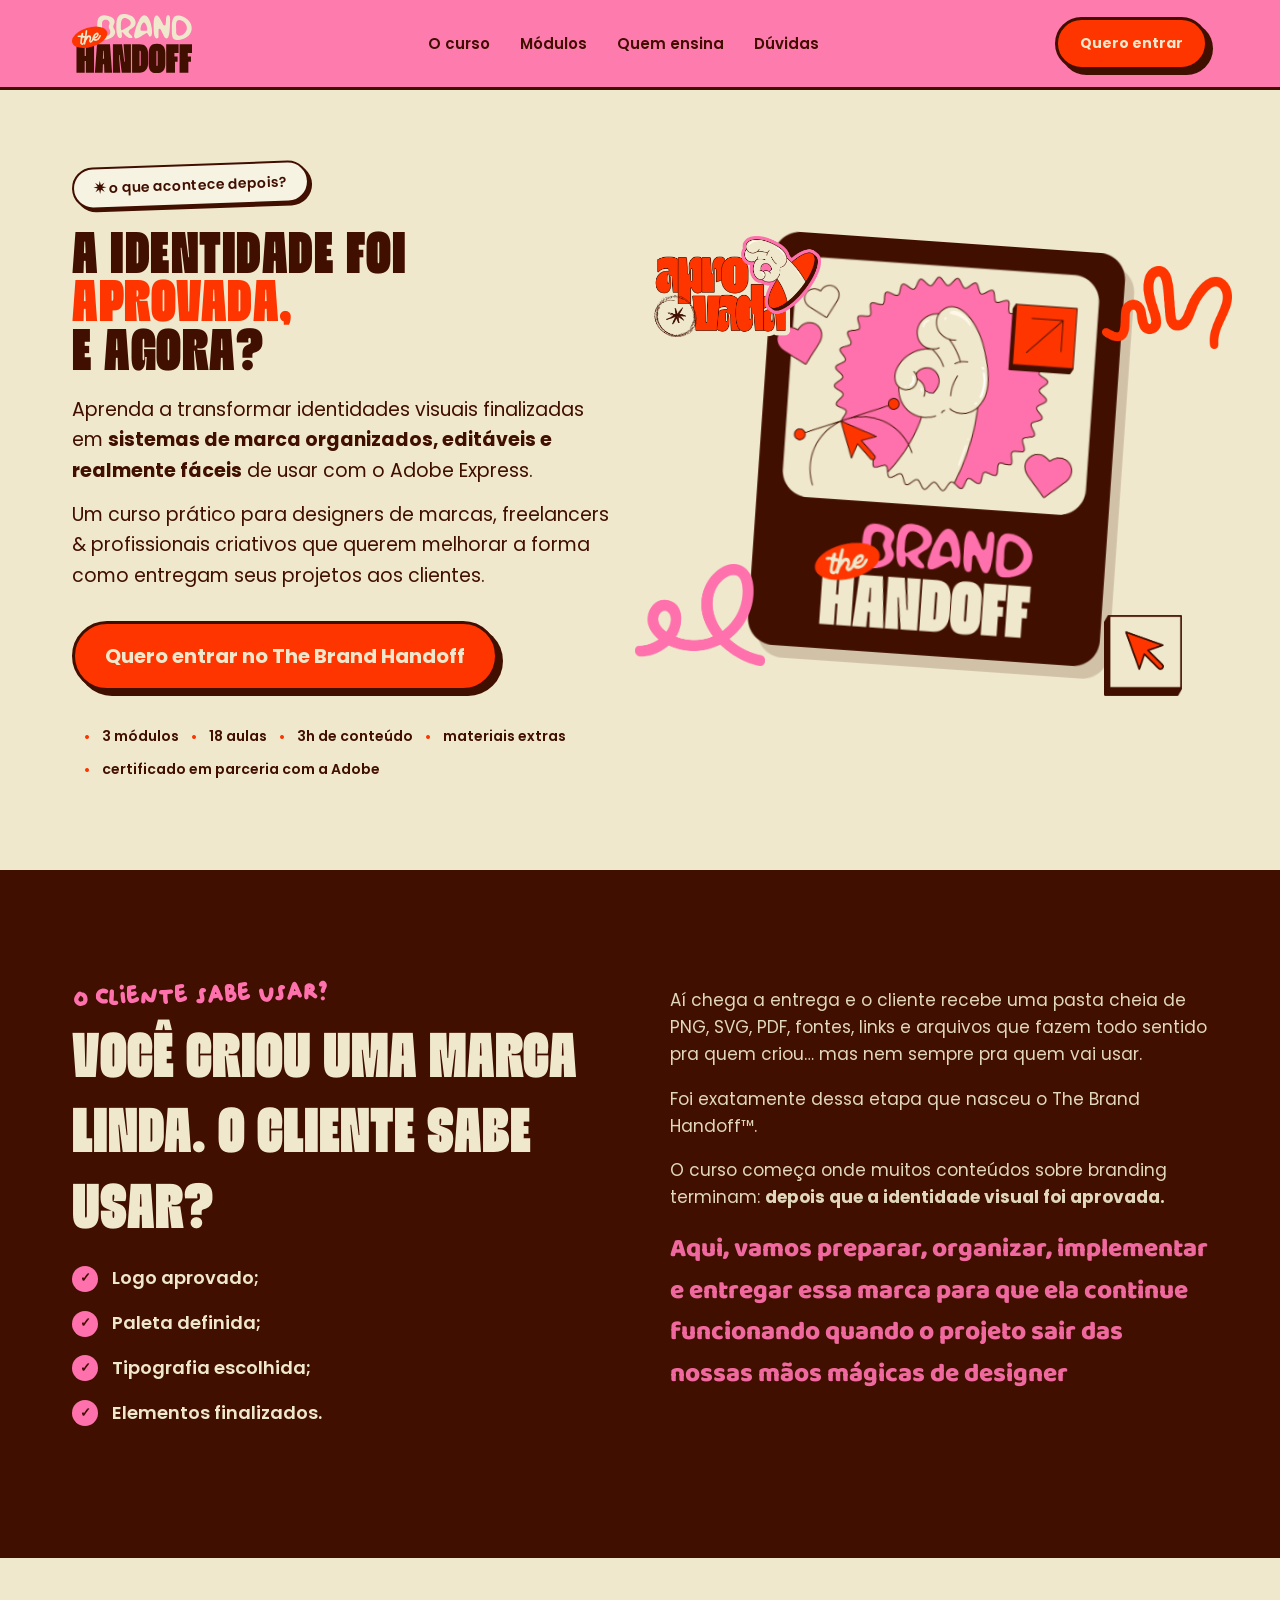
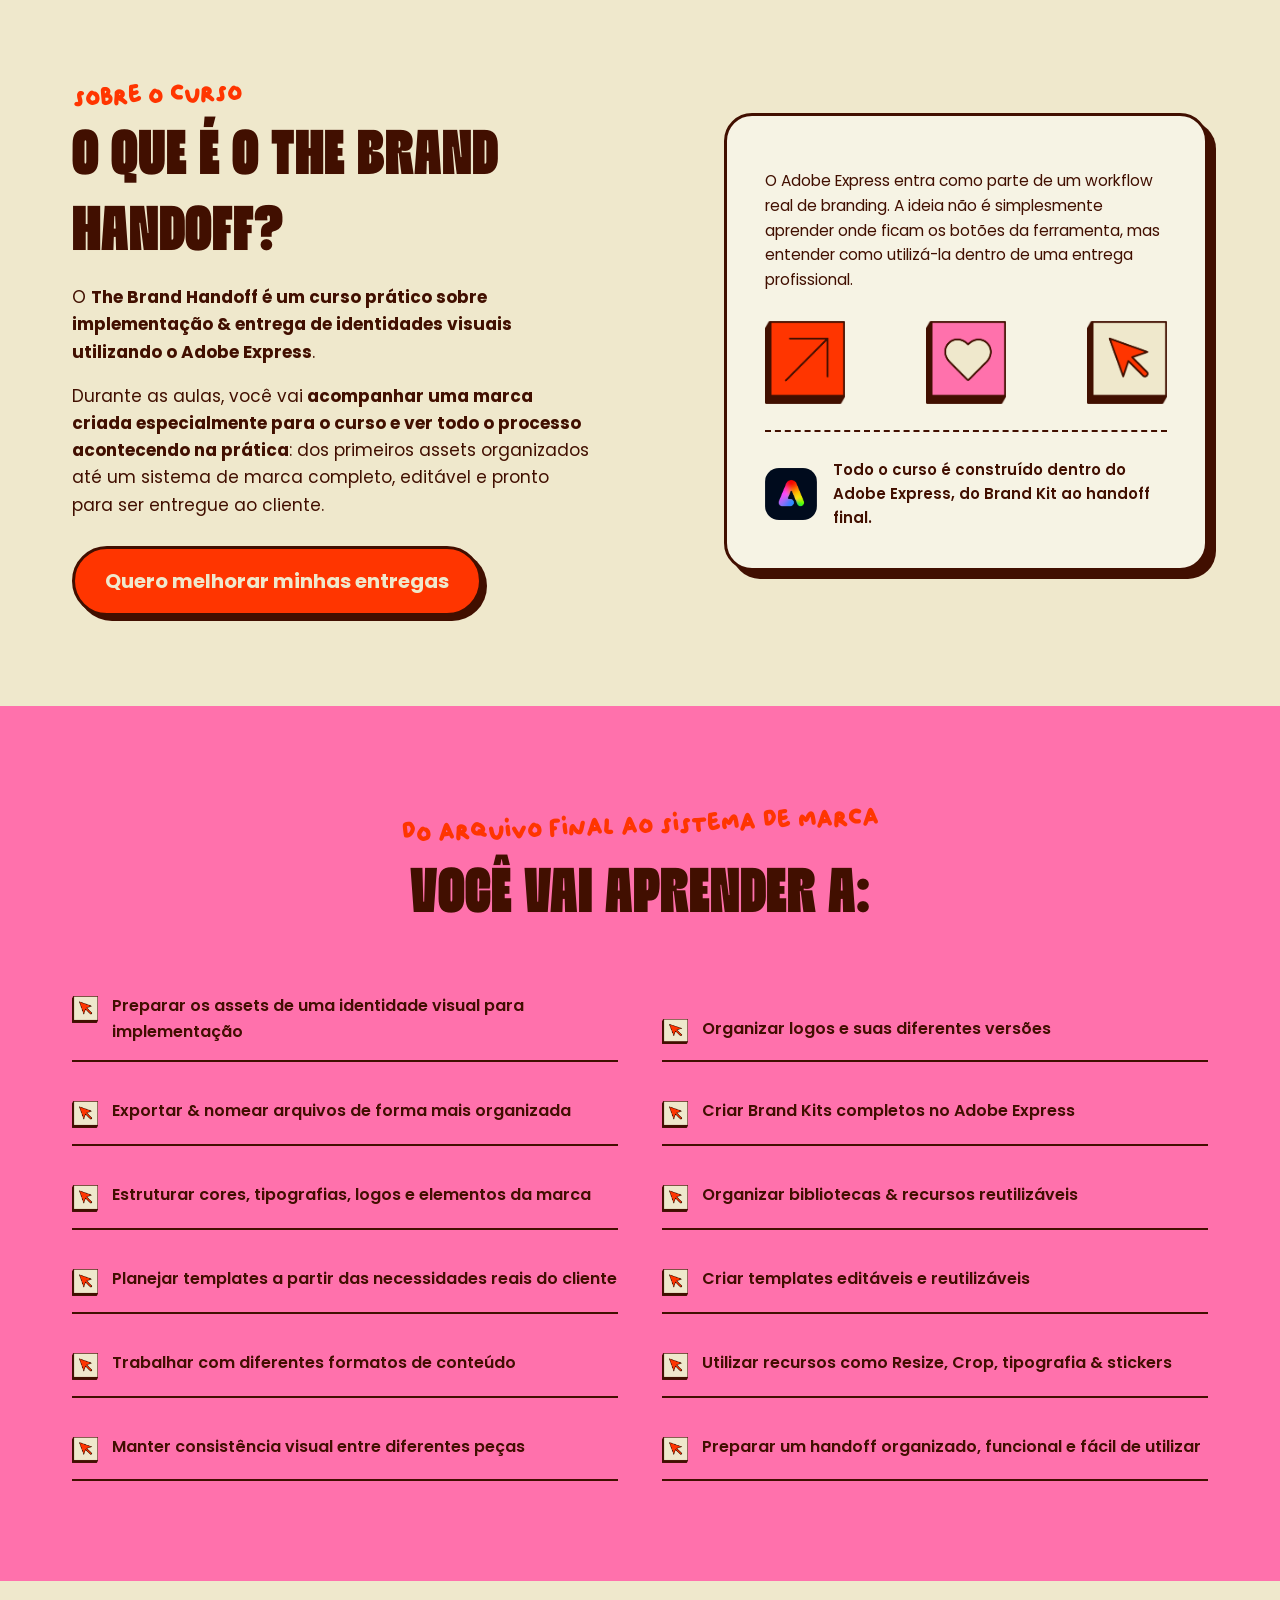
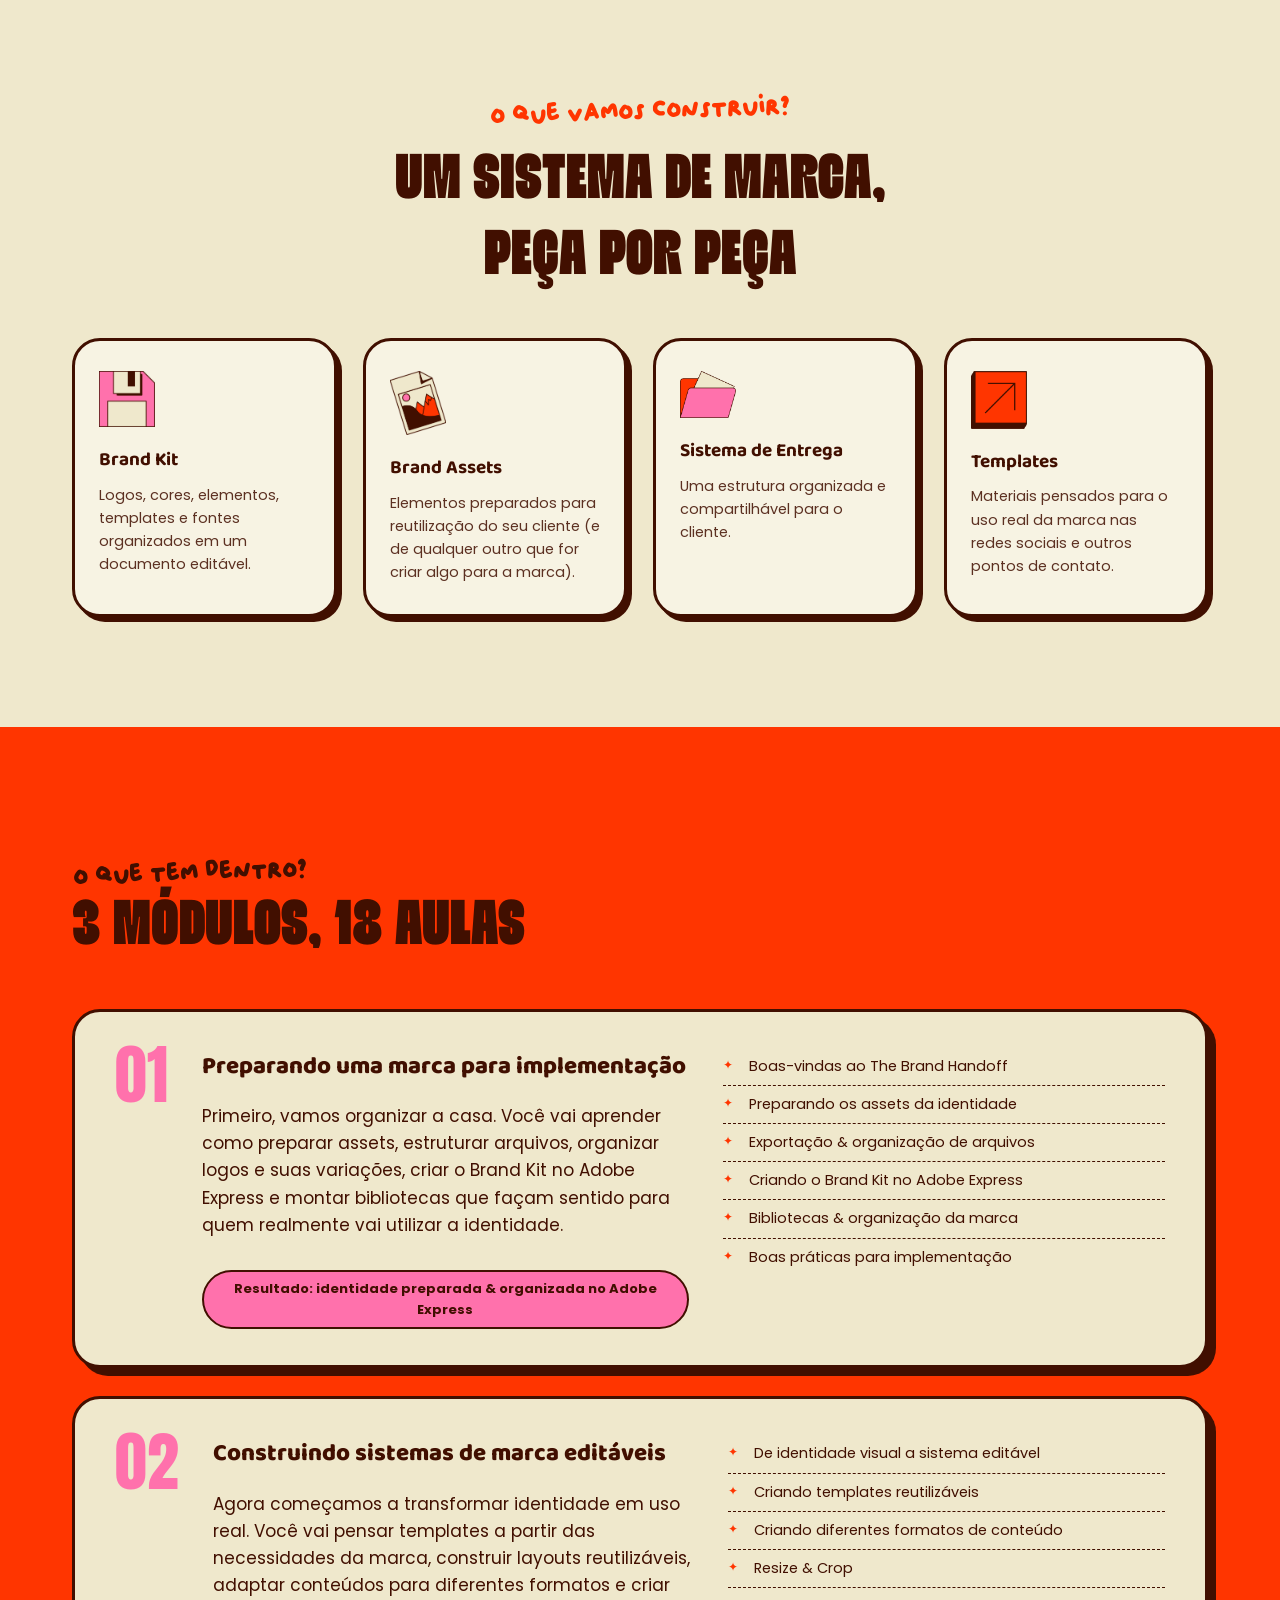
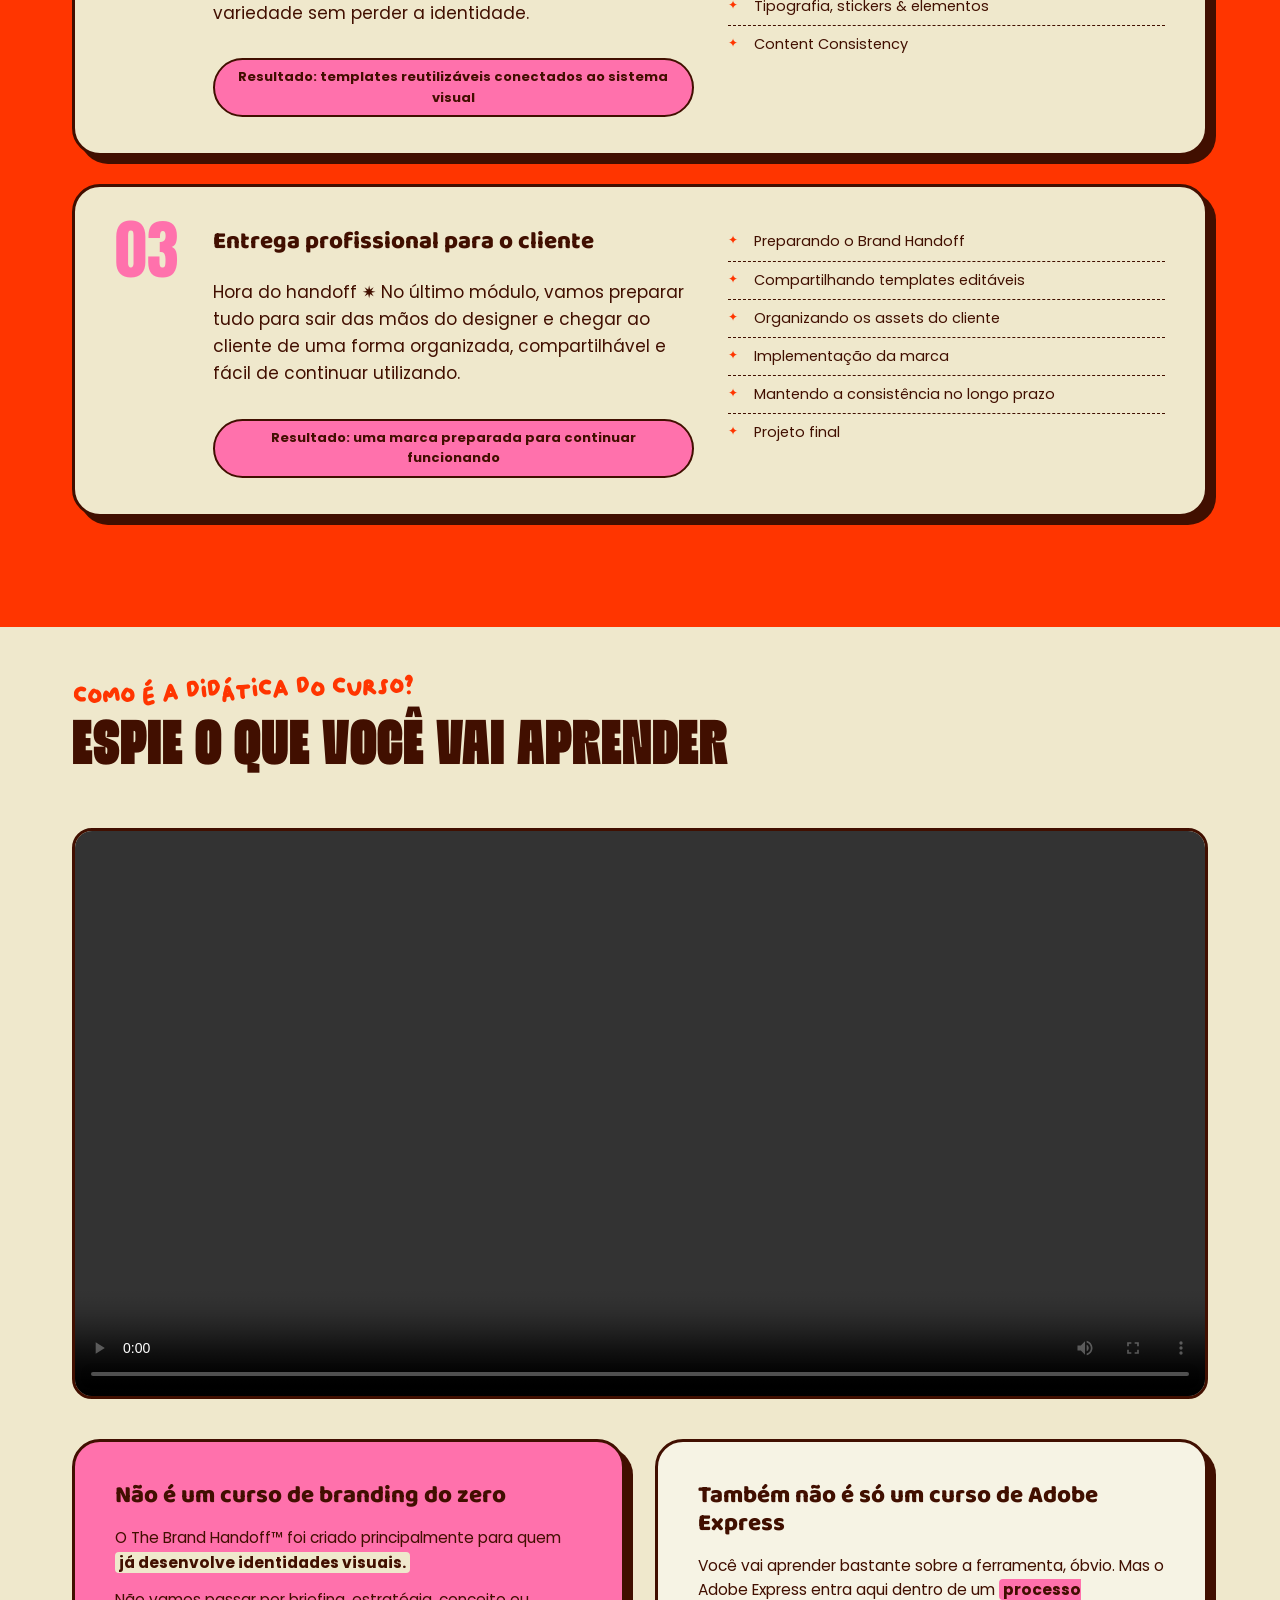
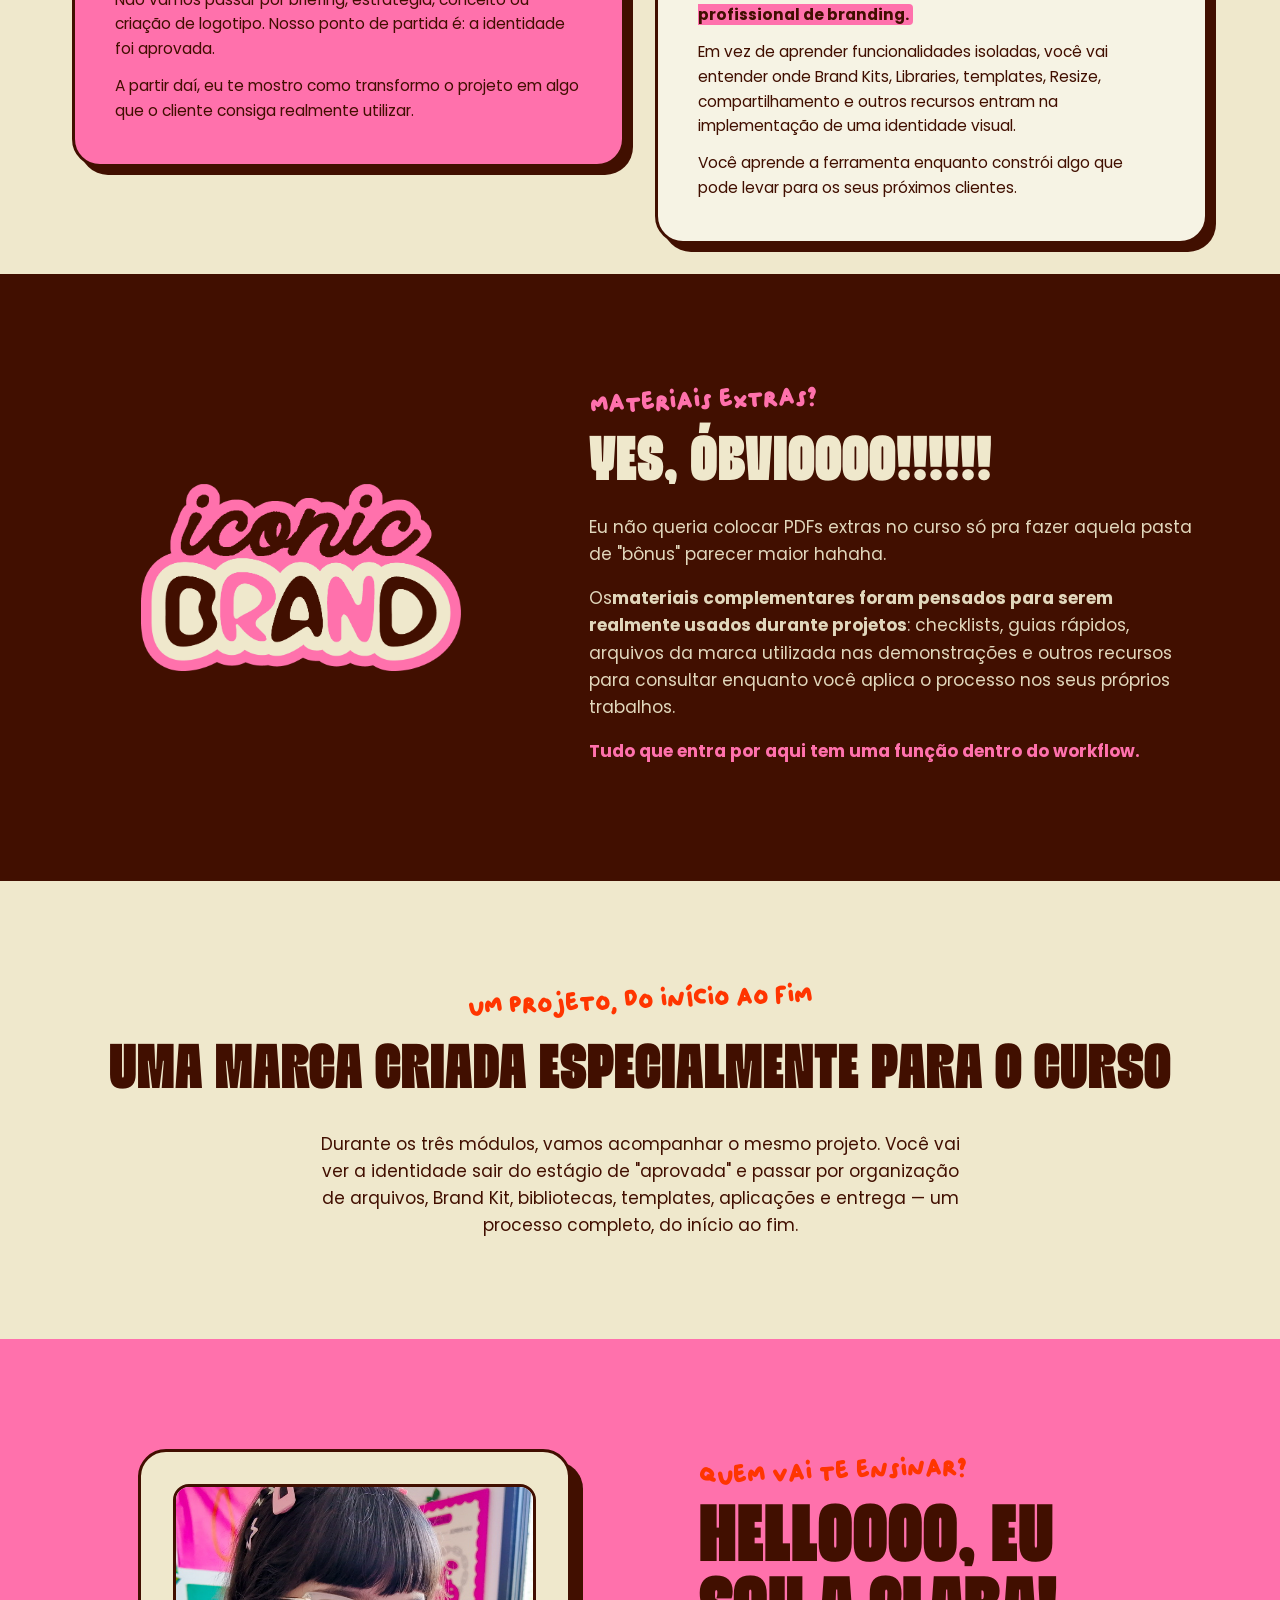
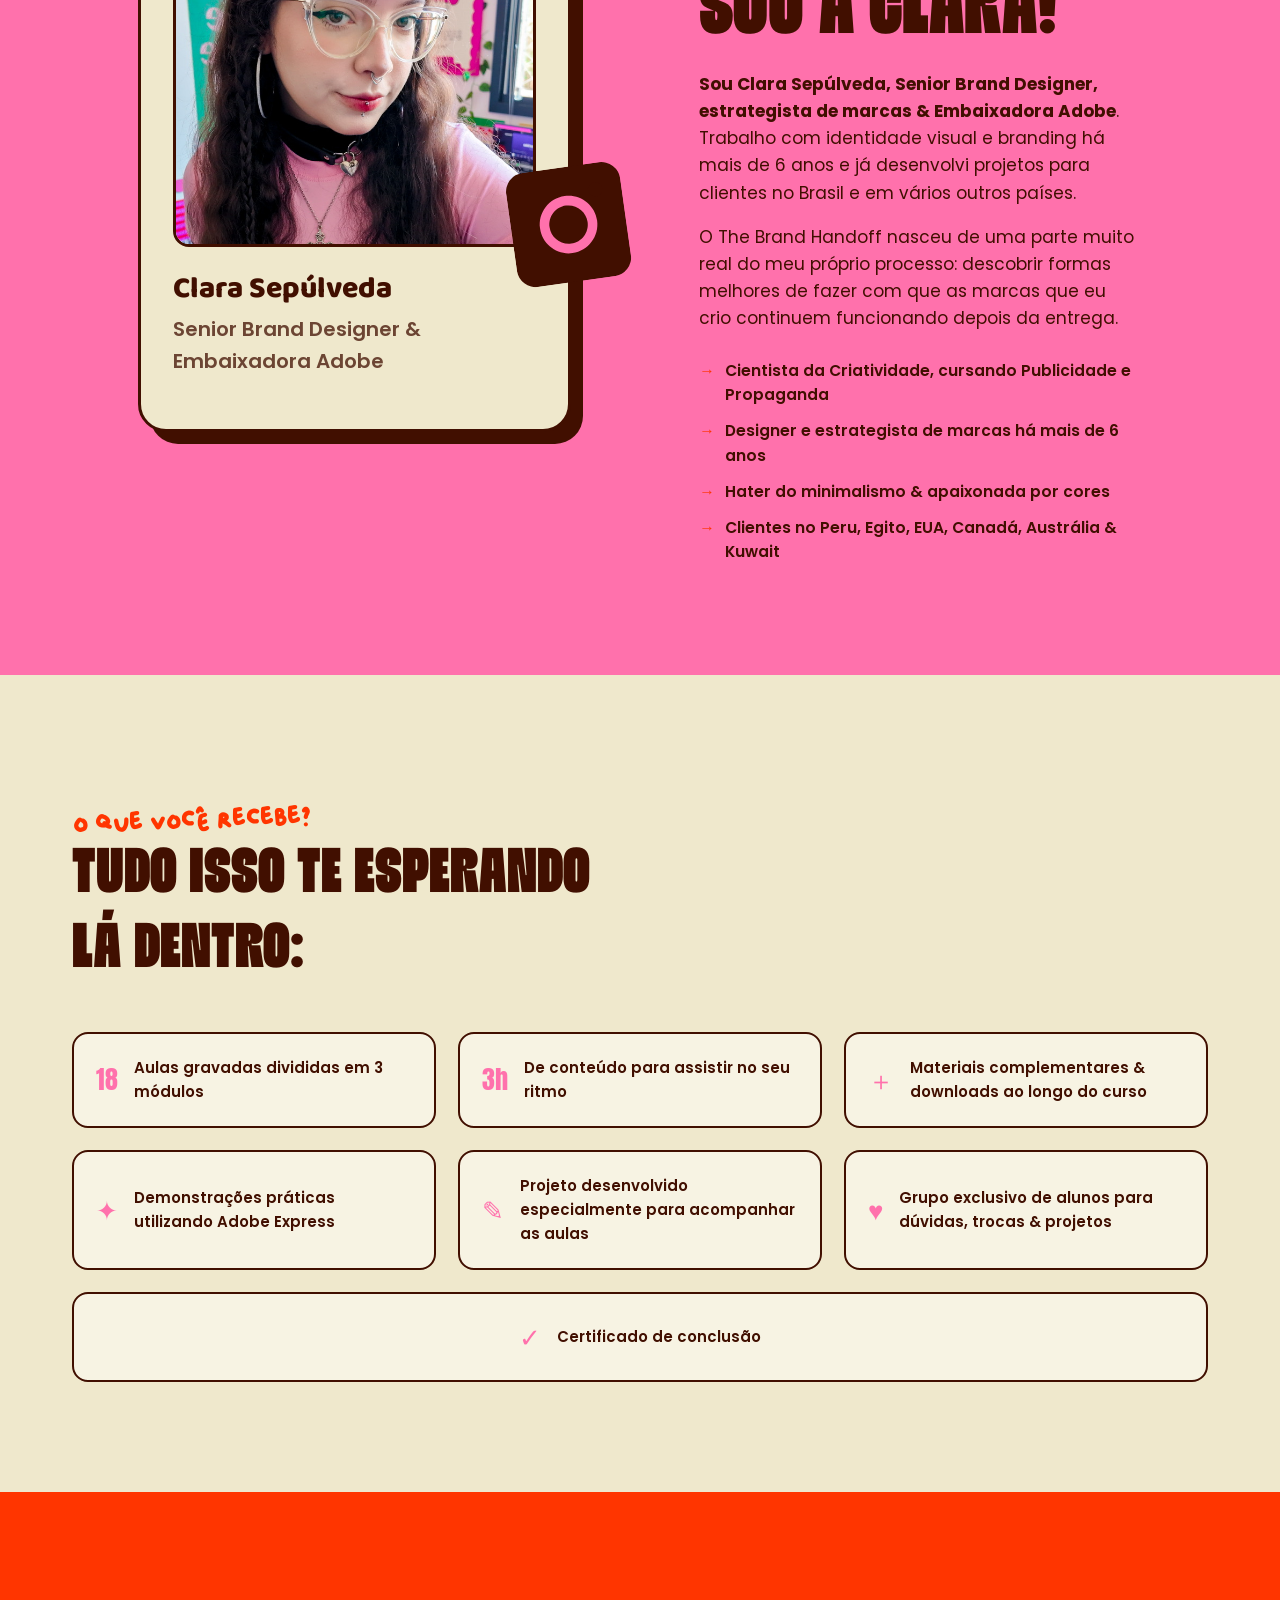
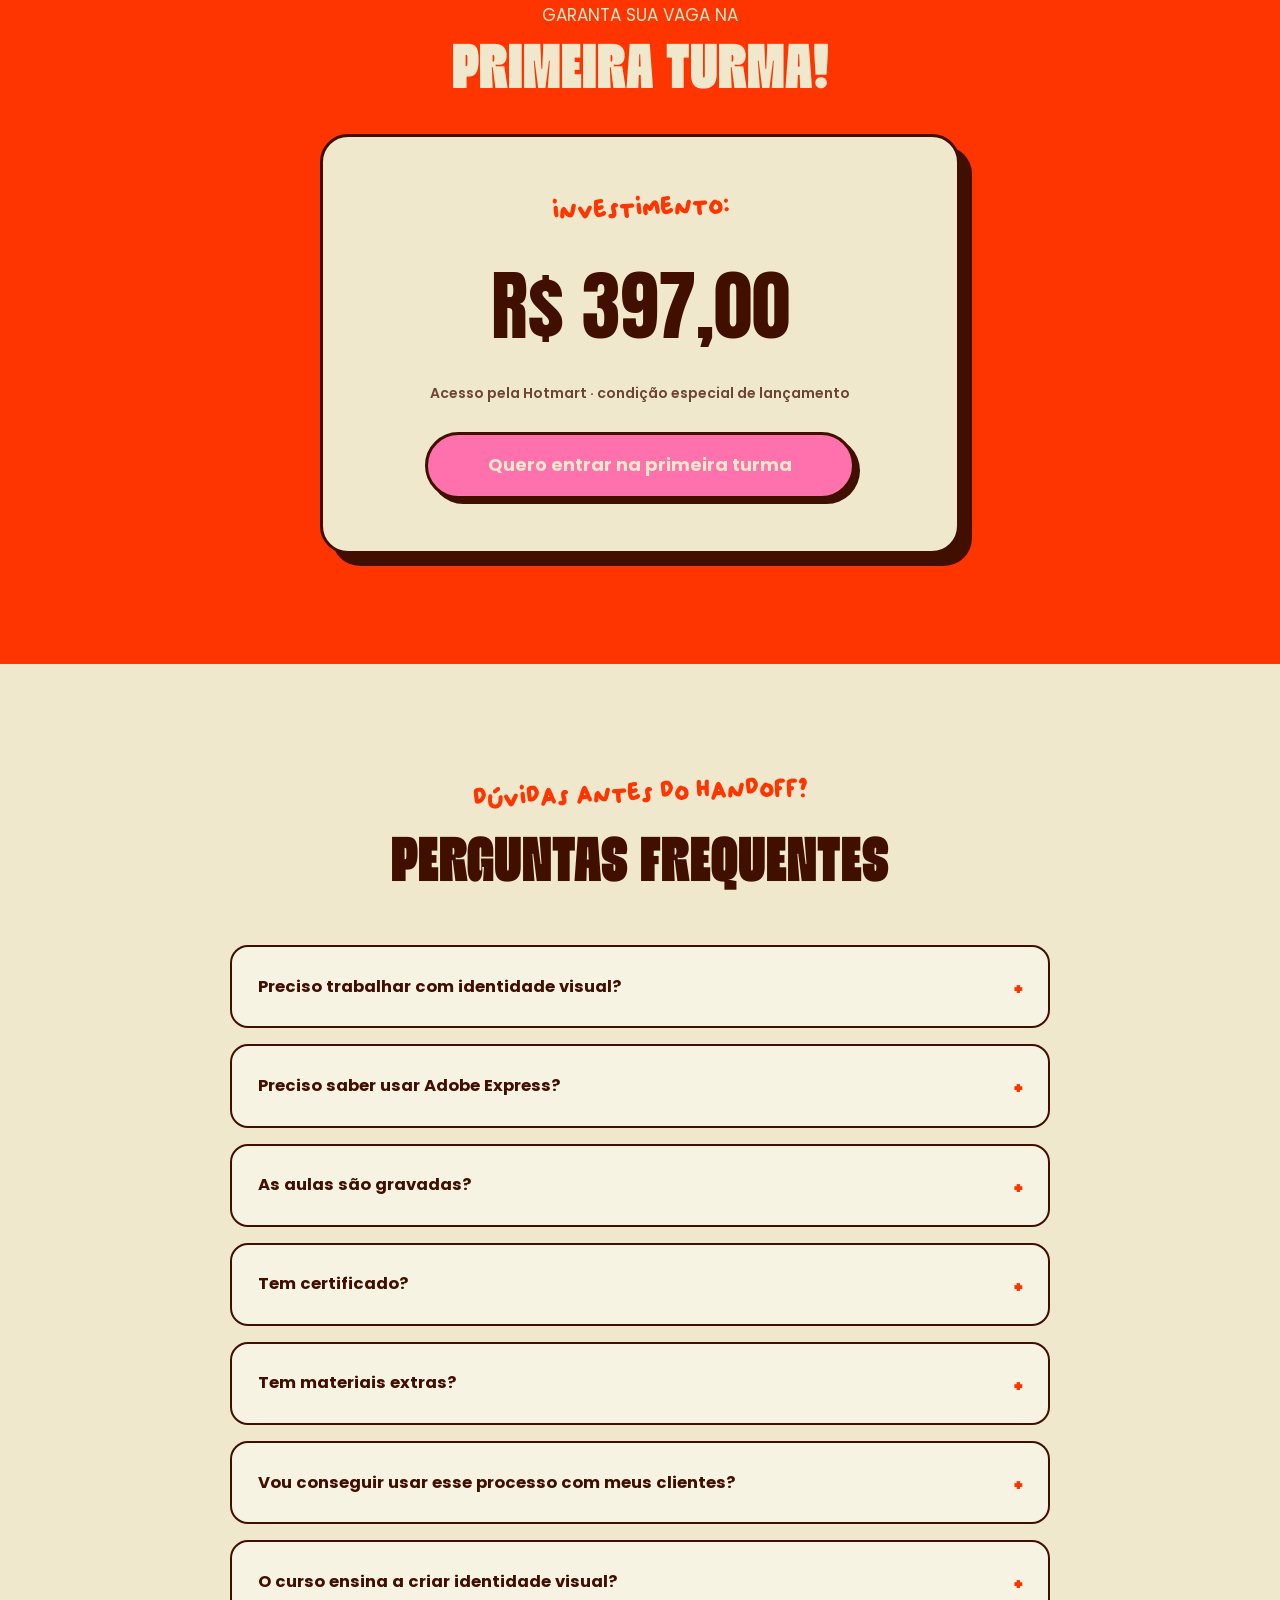
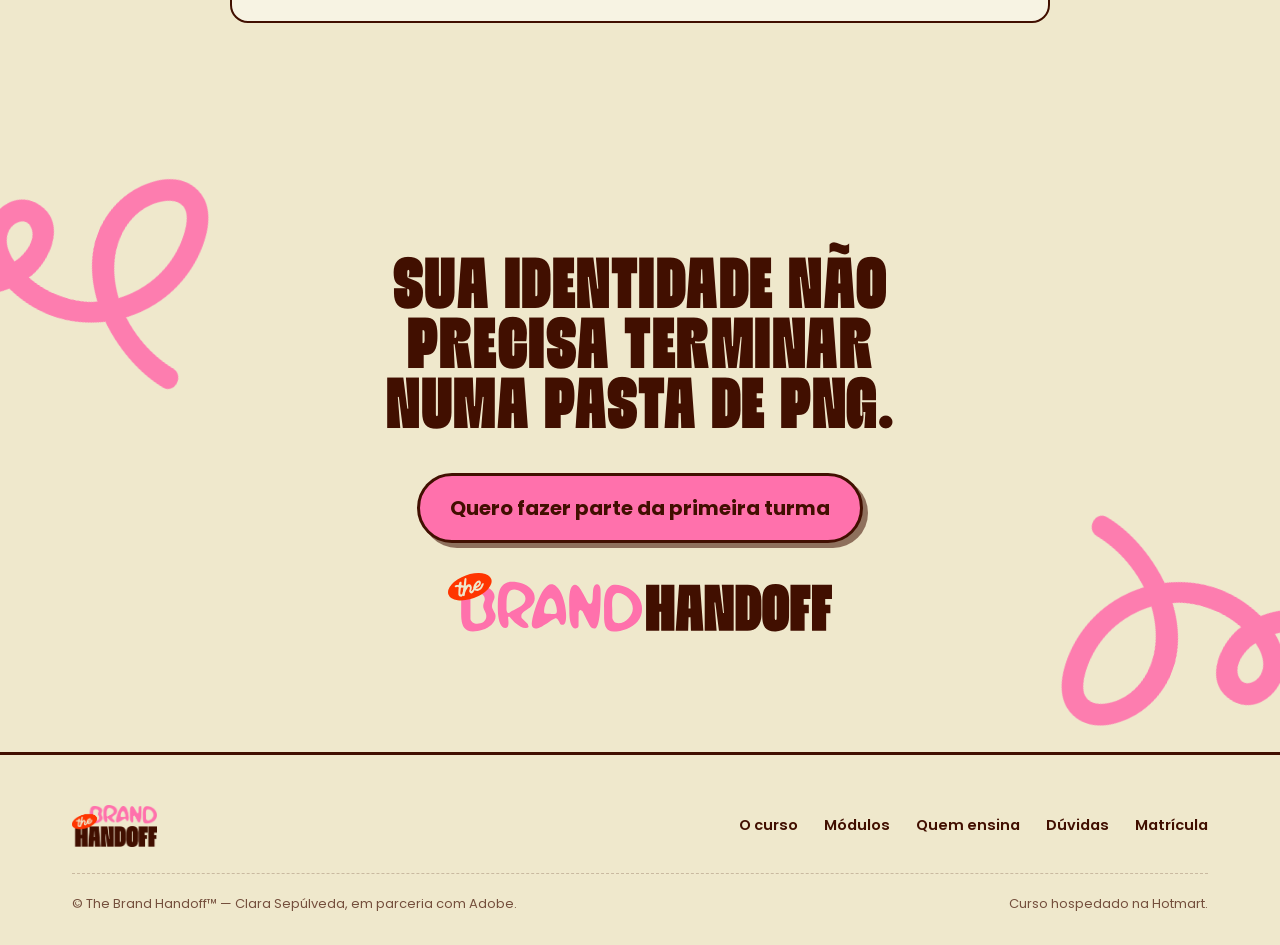
==== commit 78be95b1: "alterações responsividade" ====
--- a/index.html
+++ b/index.html
@@ -4,7 +4,8 @@
 <head>
   <meta charset="UTF-8">
   <meta name="viewport" content="width=device-width, initial-scale=1.0">
-  <title>The Brand Handoff™ — Clara Sepúlveda</title>
+  <title>The Brand Handoff — Clara Sepúlveda</title>
+  <link rel="icon" type="image/png" href="images/logo 1.png">
   <link rel="preconnect" href="https://fonts.googleapis.com">
   <link rel="preconnect" href="https://fonts.gstatic.com" crossorigin>
   <link
@@ -346,7 +347,7 @@
               <li>Exportação &amp; organização de arquivos</li>
               <li>Criando o Brand Kit no Adobe Express</li>
               <li>Bibliotecas &amp; organização da marca</li>
-              <li>Boas práticas para implementação</li>
+              <li id="ultima_linha">Boas práticas para implementação</li>
             </ul>
           </div>
 
@@ -365,7 +366,7 @@
               <li>Criando diferentes formatos de conteúdo</li>
               <li>Resize &amp; Crop</li>
               <li>Tipografia, stickers &amp; elementos</li>
-              <li>Content Consistency</li>
+              <li id="ultima_linha">Content Consistency</li>
             </ul>
           </div>
 
@@ -383,7 +384,7 @@
               <li>Organizando os assets do cliente</li>
               <li>Implementação da marca</li>
               <li>Mantendo a consistência no longo prazo</li>
-              <li>Projeto final</li>
+              <li id="ultima_linha">Projeto final</li>
             </ul>
           </div>
 
@@ -559,9 +560,6 @@
       <div class="wrap" style="text-align:center;">GARANTA SUA VAGA NA</span>
         <h2 class="section-title" style="color:var(--cream);margin-bottom:30px;">primeira turma!</h2>
         <div class="pricing-card">
-          <img class="sticker-approve"
-            src="[data-uri]"
-            alt="Aprovado">
           <span class="kicker">investimento:</span>
           <p class="price">R$ 397,00</p>
           <p class="price-note">Acesso pela Hotmart · condição especial de lançamento</p>
--- a/css/style.css
+++ b/css/style.css
@@ -121,7 +121,7 @@
     gap: 10px;
     font-family: 'Poppins', sans-serif;
     font-weight: 700;
-    font-size: 16px;
+    font-size: clamp(12px, 3vw, 20px);
     padding: 16px 30px;
     border-radius: 999px;
     border: 3px solid var(--ink);
@@ -173,7 +173,8 @@
     position: sticky;
     top: 0;
     z-index: 50;
-    background: rgba(255, 113, 172, 0.92);   ;
+    background: rgba(255, 113, 172, 0.92);
+    ;
     backdrop-filter: blur(6px);
     border-bottom: 3px solid var(--ink);
 }
@@ -185,7 +186,7 @@
     padding: 14px 32px;
     max-width: 1200px;
     margin: 0 auto;
-   
+
 }
 
 .nav-logo {
@@ -277,7 +278,6 @@
 
 .hero p.lead {
     font-size: 19px;
-    max-width: 520px;
     margin-bottom: 30px;
 }
 
@@ -298,7 +298,7 @@
     color: var(--ink);
 }
 
-.hero-meta span:not(:last-child)::after {
+.hero-meta span::before {
     content: '•';
     margin: 0 12px;
     color: var(--orange);
@@ -347,8 +347,13 @@
 }
 
 .hero-art .sticker-approve {
-    max-width: 200px;
-    min-height: 100px;
+    position: absolute;
+    width: 170px;
+    /* o tamanho que você quer */
+    height: auto;
+    max-width: none;
+    /* anula qualquer max-width herdado */
+    min-width: 0;
     top: -6px;
     left: -14px;
     --r: -8deg;
@@ -377,7 +382,7 @@
 
 /* ---------- SECTION LABEL ---------- */
 .section-head {
-    max-width: 680px;
+
     margin-bottom: 48px;
 }
 
@@ -689,6 +694,7 @@
     padding: 7px 16px;
     font-size: 13px;
     font-weight: 700;
+    text-align: center;
 }
 
 .lesson-list {
@@ -703,6 +709,10 @@
     padding: 7px 0 7px 26px;
     position: relative;
     border-bottom: 1.5px dashed rgba(65, 15, 0);
+}
+
+.lesson-list #ultima_linha {
+    border: none;
 }
 
 .lesson-list li:before {
@@ -717,7 +727,8 @@
 /* ---------- NOT-A-COURSE contrast ---------- */
 .contrast {
     background: var(--cream);
-    padding: 32px;
+    padding-top: 30px;
+    padding-bottom: 30px;
 }
 
 .video {
@@ -738,9 +749,12 @@
     display: grid;
     grid-template-columns: 1fr 1fr;
     gap: 30px;
+    padding-right: 0;
+    padding-left: 0;
 }
 
 .contrast-card {
+    width: 100%;
     border: 3px solid var(--ink);
     border-radius: var(--radius);
     padding: 40px;
@@ -1052,7 +1066,7 @@
 
 .price {
     font-family: 'Anton', sans-serif;
-    font-size: clamp(40px, 6vw,  80px);
+    font-size: clamp(40px, 6vw, 80px);
     margin: 14px 0 6px;
 }
 
@@ -1078,8 +1092,8 @@
 
 #btn-card {
     background-color: var(--pink);
-    max-width: 60%;
-    font-size: clamp(10px, 2vw, 15px);
+    max-width: 80%;
+    font-size: clamp(5px, 2.5vw, 18px);
 }
 
 /* ---------- FAQ ---------- */
@@ -1156,7 +1170,7 @@
     display: flex;
     justify-content: center;
     align-items: center;
-    width: clamp(400px, 30vw, 900px);
+    width: clamp(370px, 30vw, 900px);
 }
 
 
@@ -1173,12 +1187,12 @@
 }
 
 .display.lines {
-    font-size: clamp(90px, 6vw, 160px) !important;
+    font-size: clamp(80px, 6vw, 160px) !important;
 }
 
 .final-cta .squiggle-pink {
     position: absolute;
-    width: clamp(120px, 20vw, 800px);
+    width: clamp(100px, 20vw, 800px);
     opacity: .9;
 }
 
@@ -1235,6 +1249,50 @@
 
 /* ---------- RESPONSIVE ---------- */
 @media (max-width: 980px) {
+
+    .kicker,
+    .section-title {
+        text-align: center;
+    }
+
+    .extras-grid {
+        text-align: center;
+    }
+
+    .hero-copy {
+        text-align: center;
+        align-content: center;
+        justify-content: center;
+    }
+
+    .hero-cta-row {
+        justify-content: center;
+    }
+
+    .hero-meta {
+        justify-content: center;
+    }
+
+    .h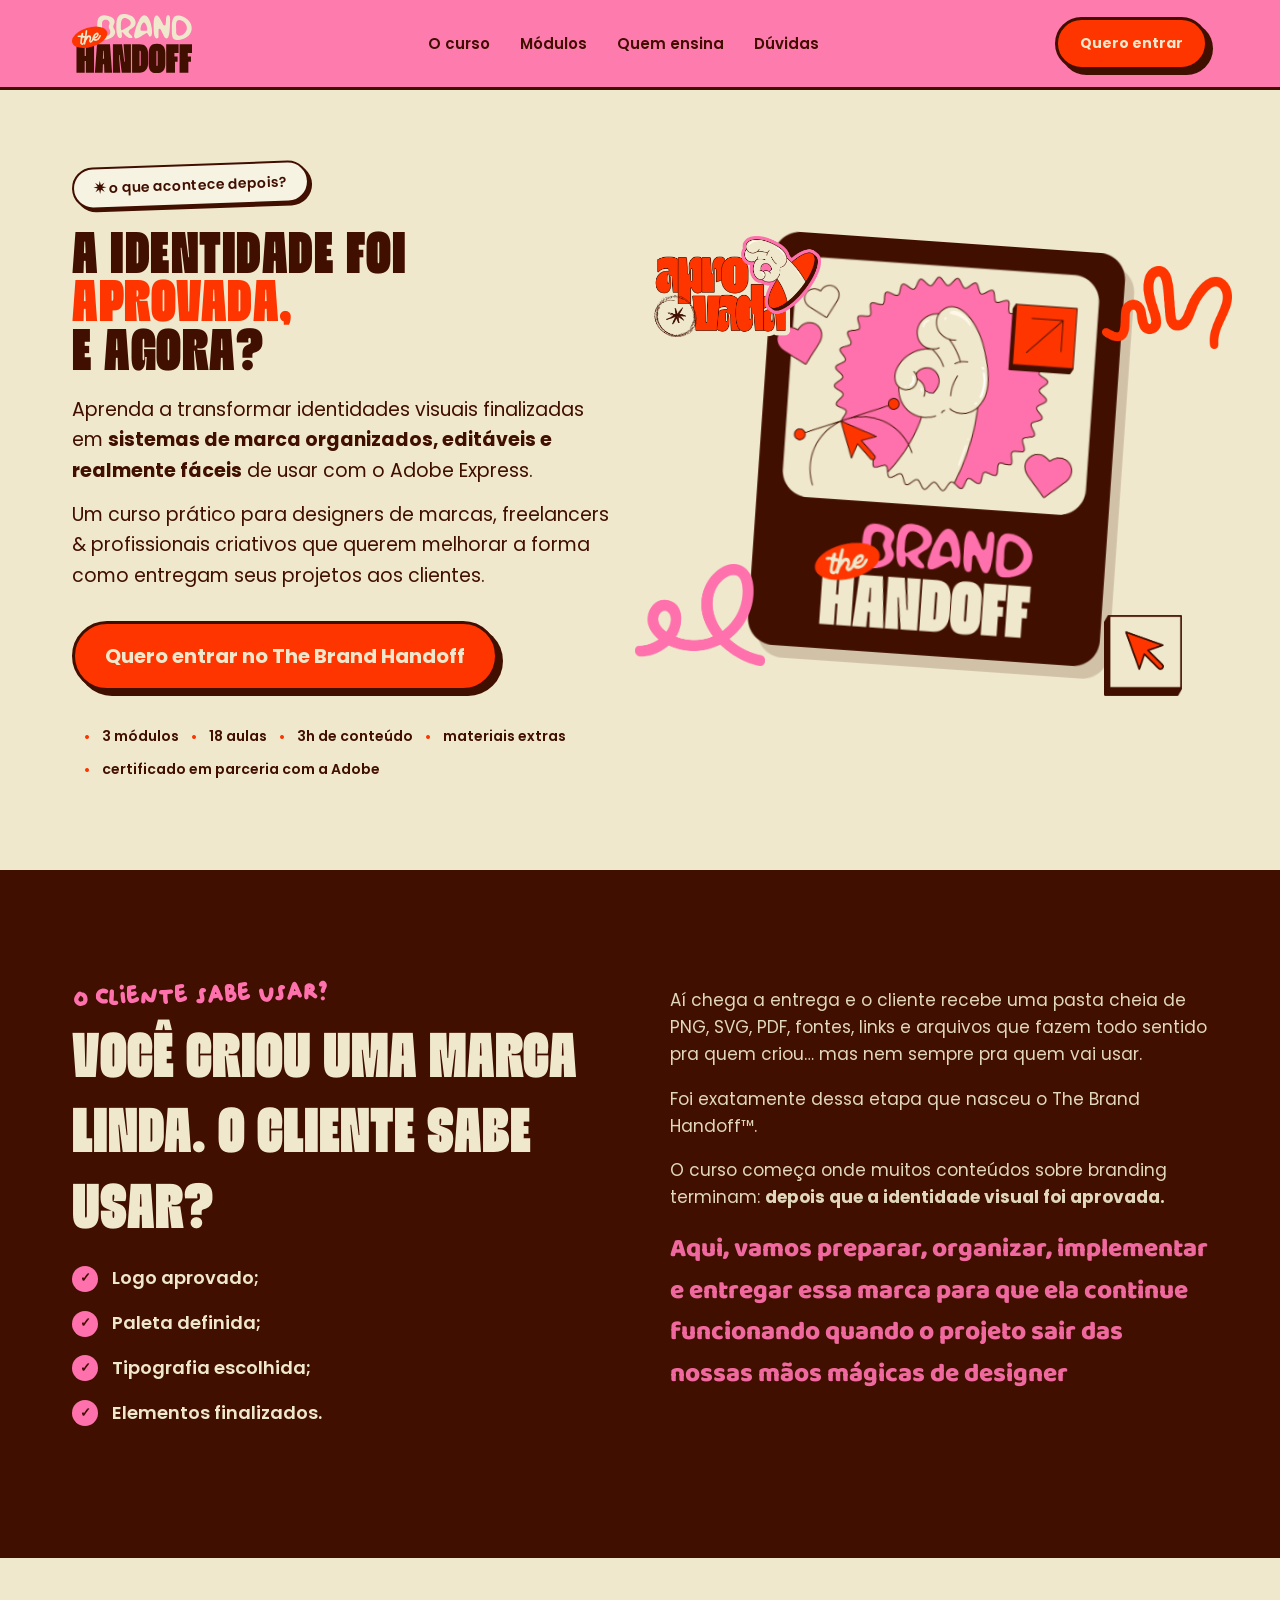
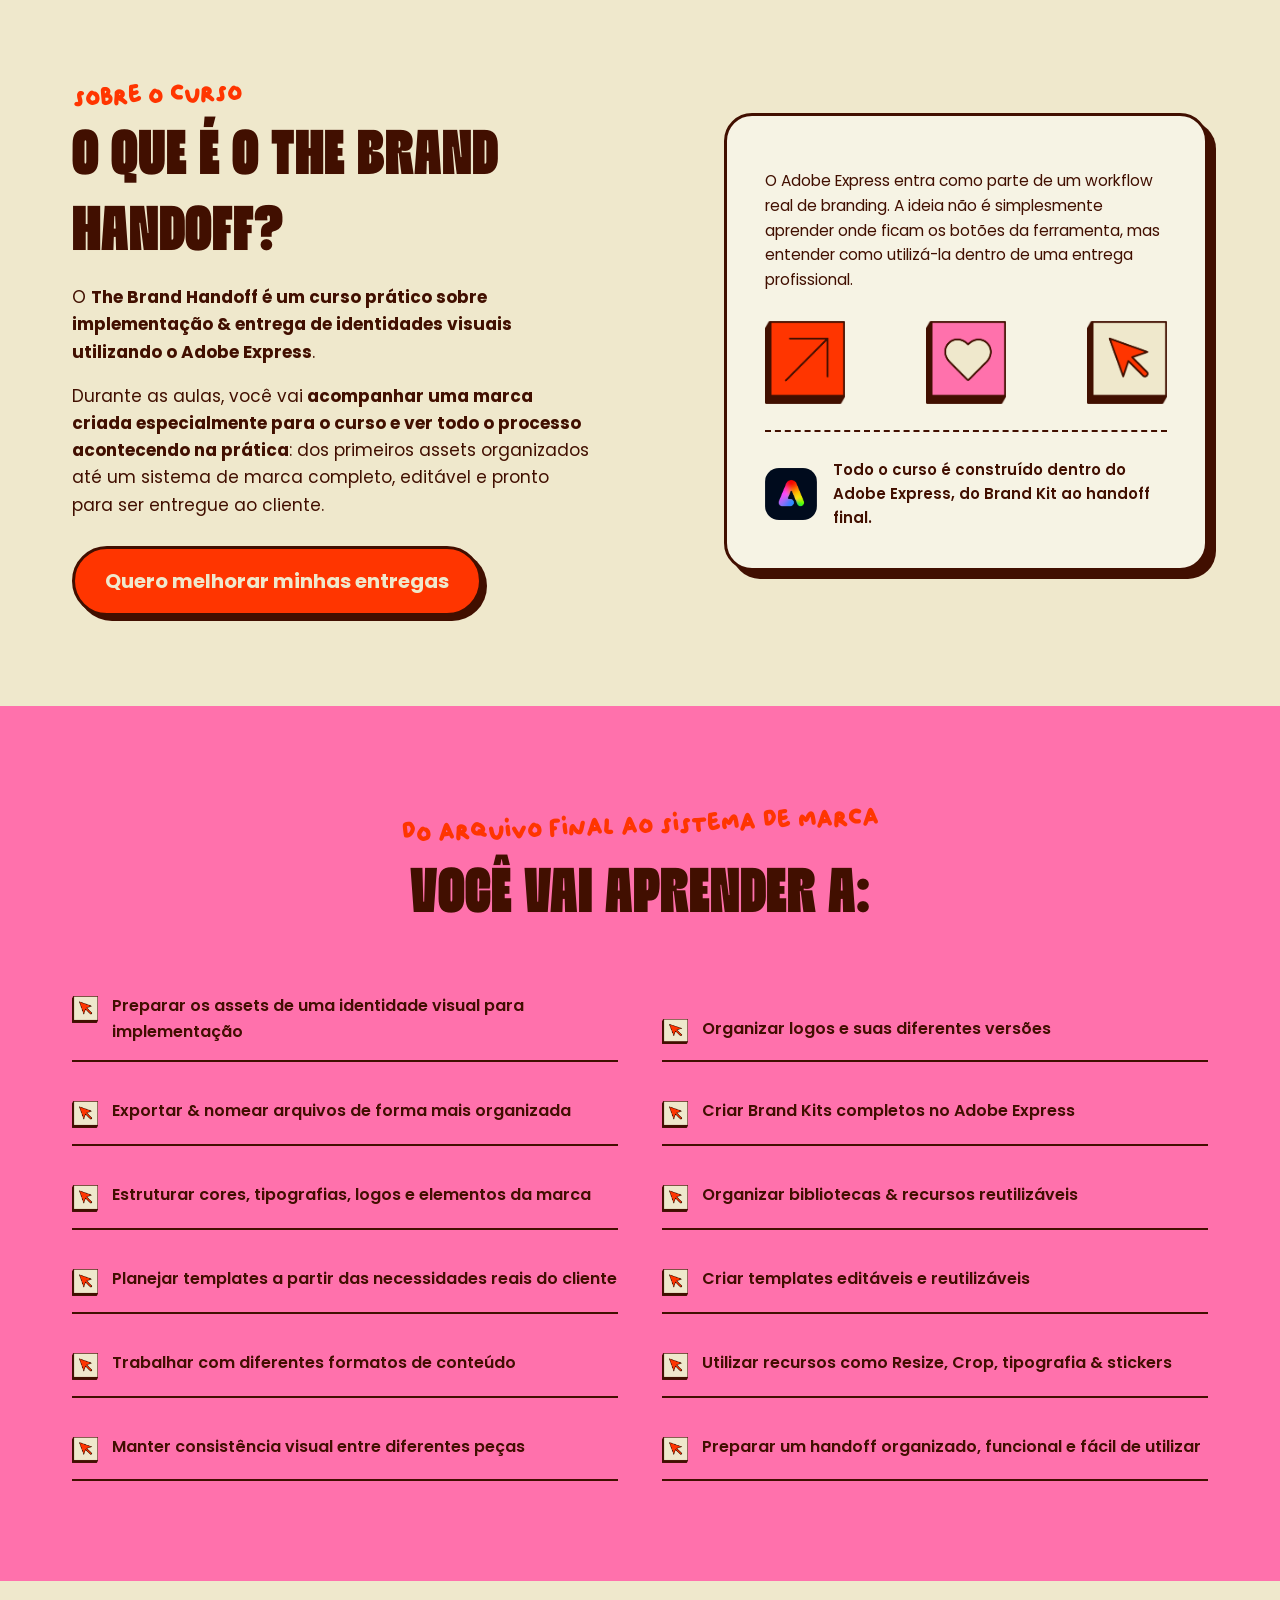
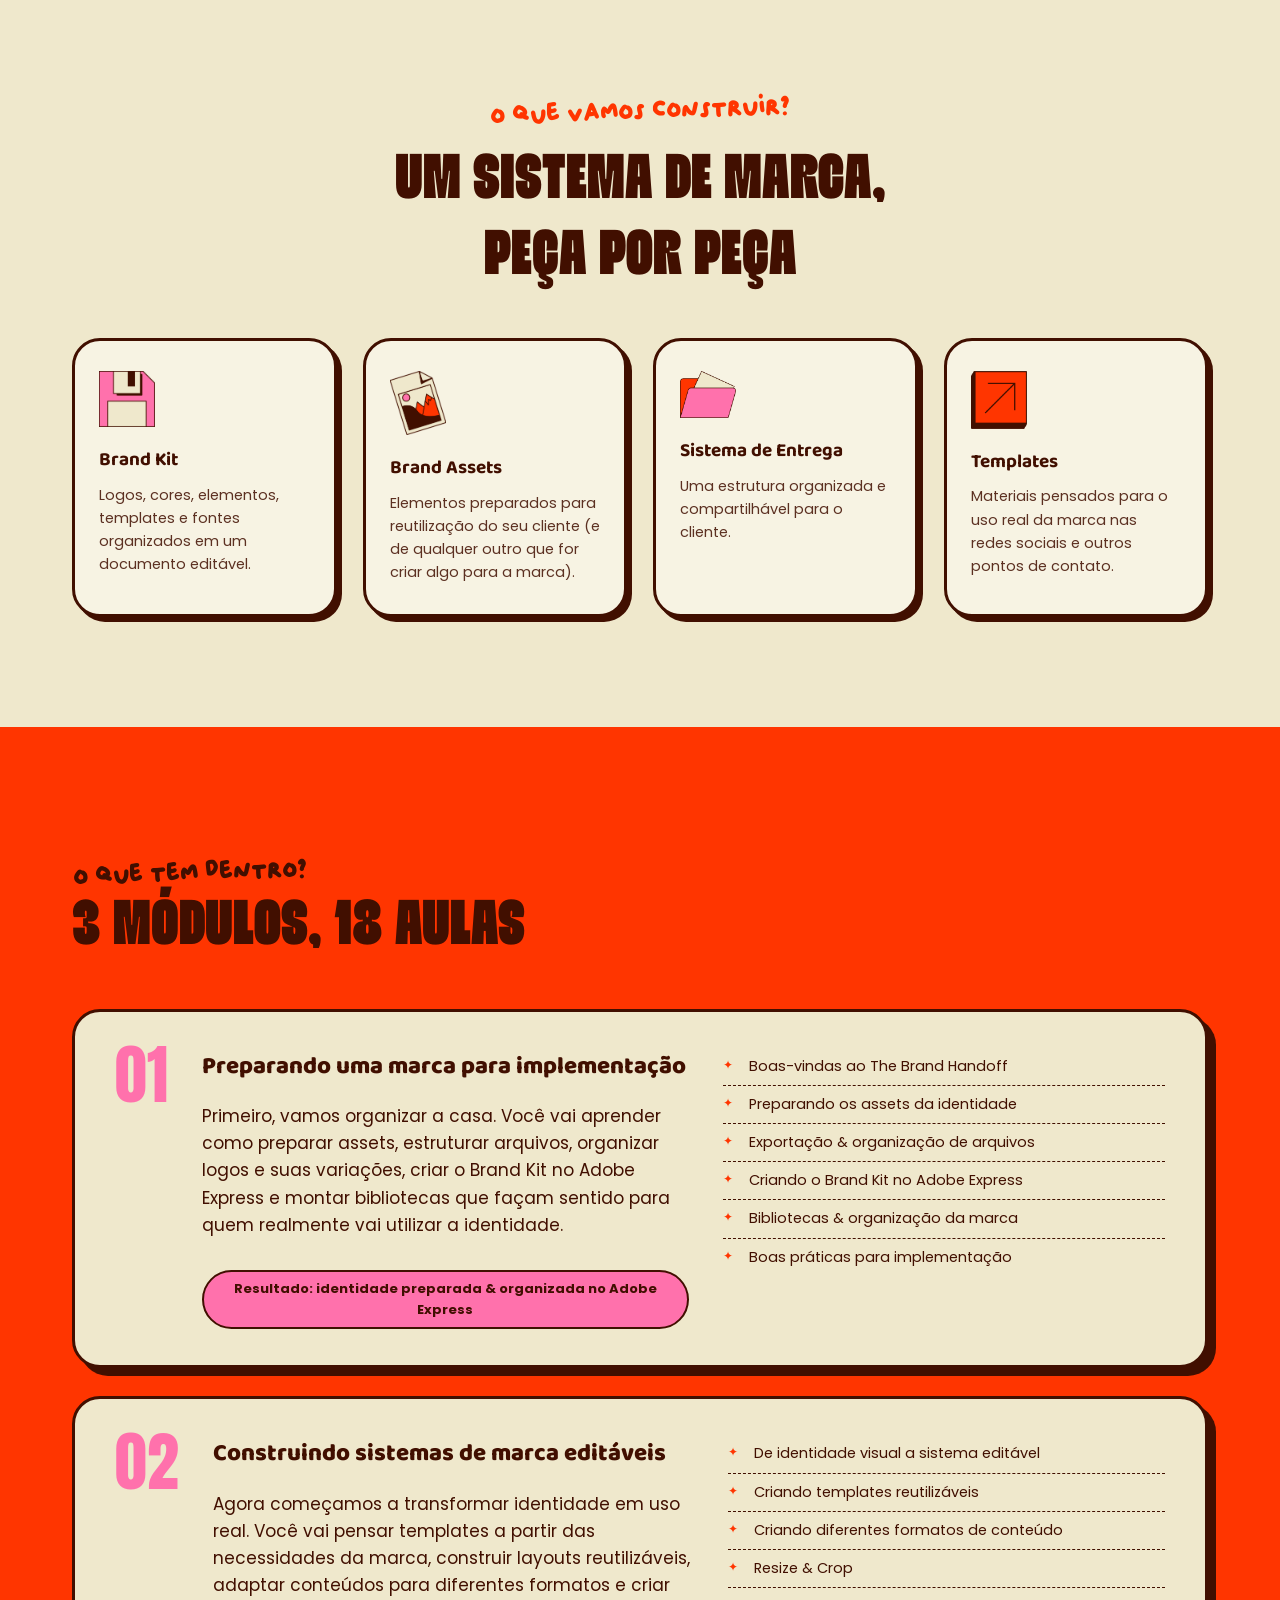
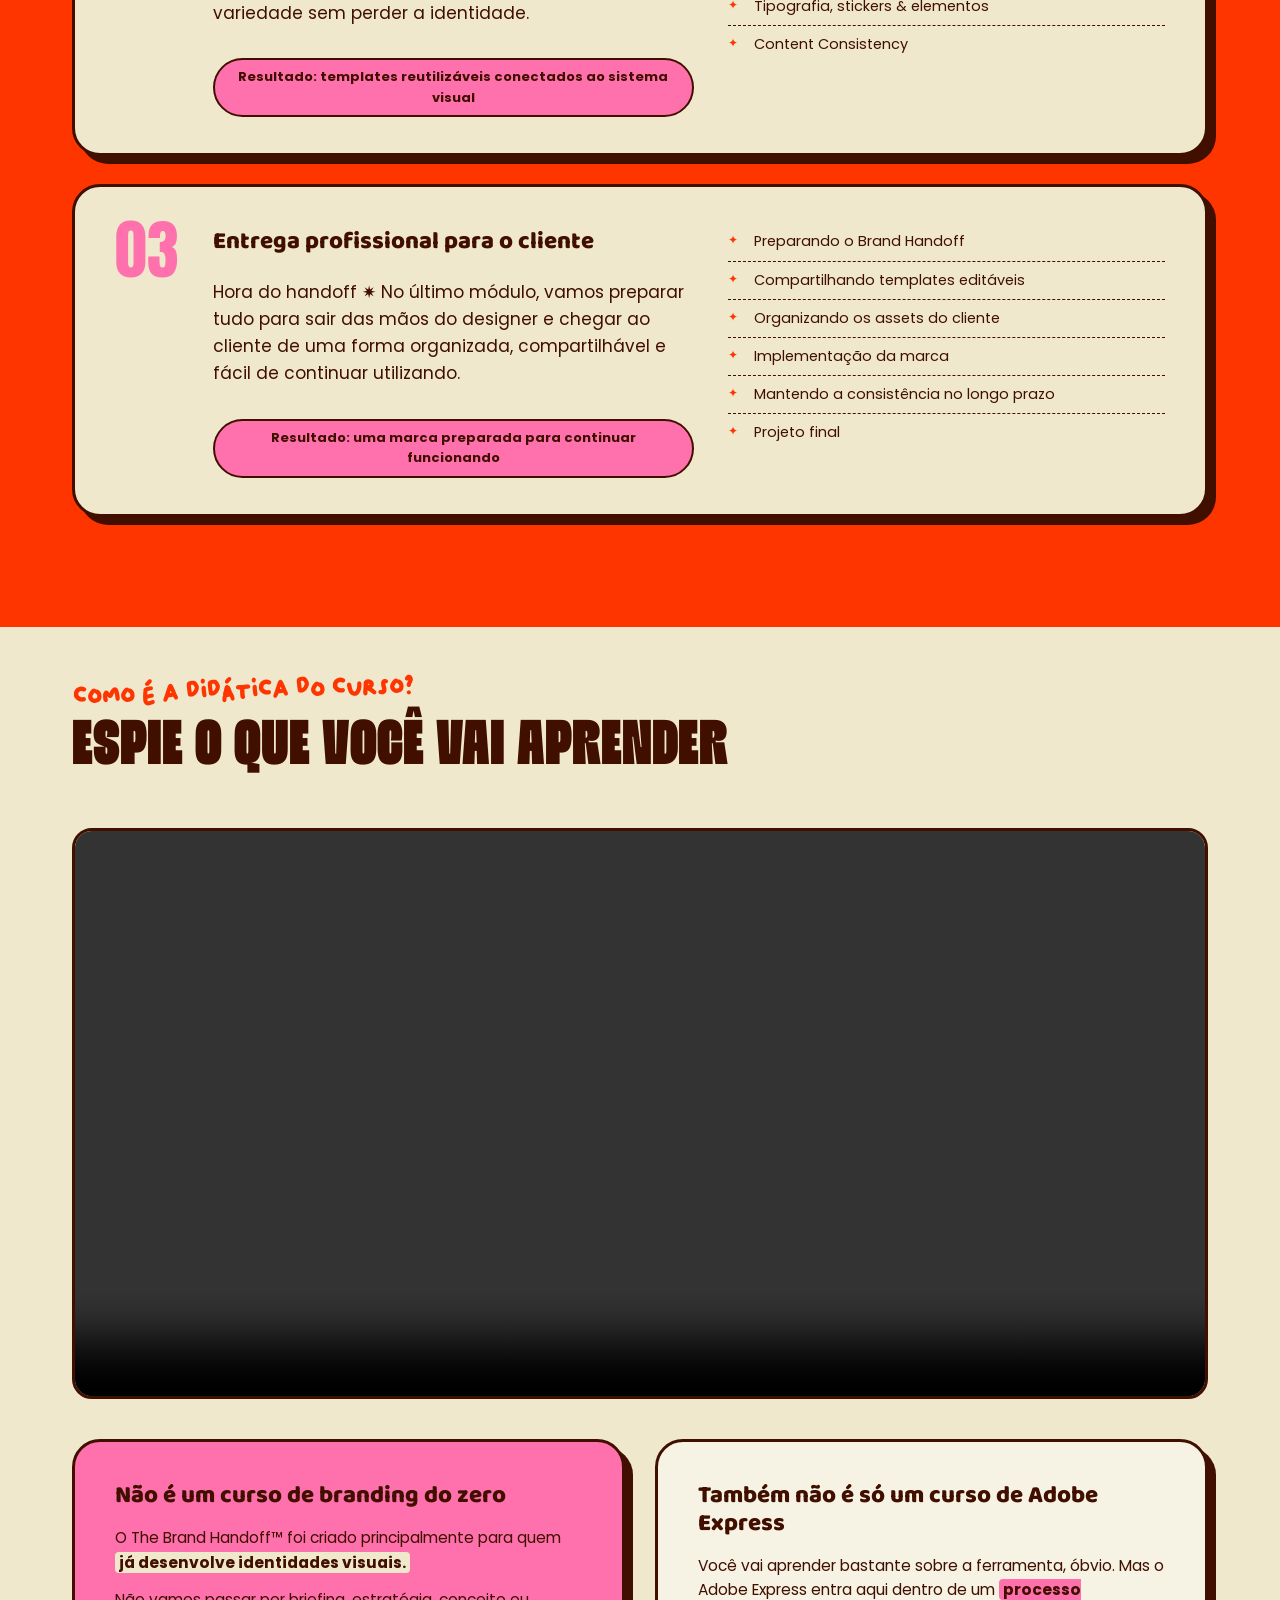
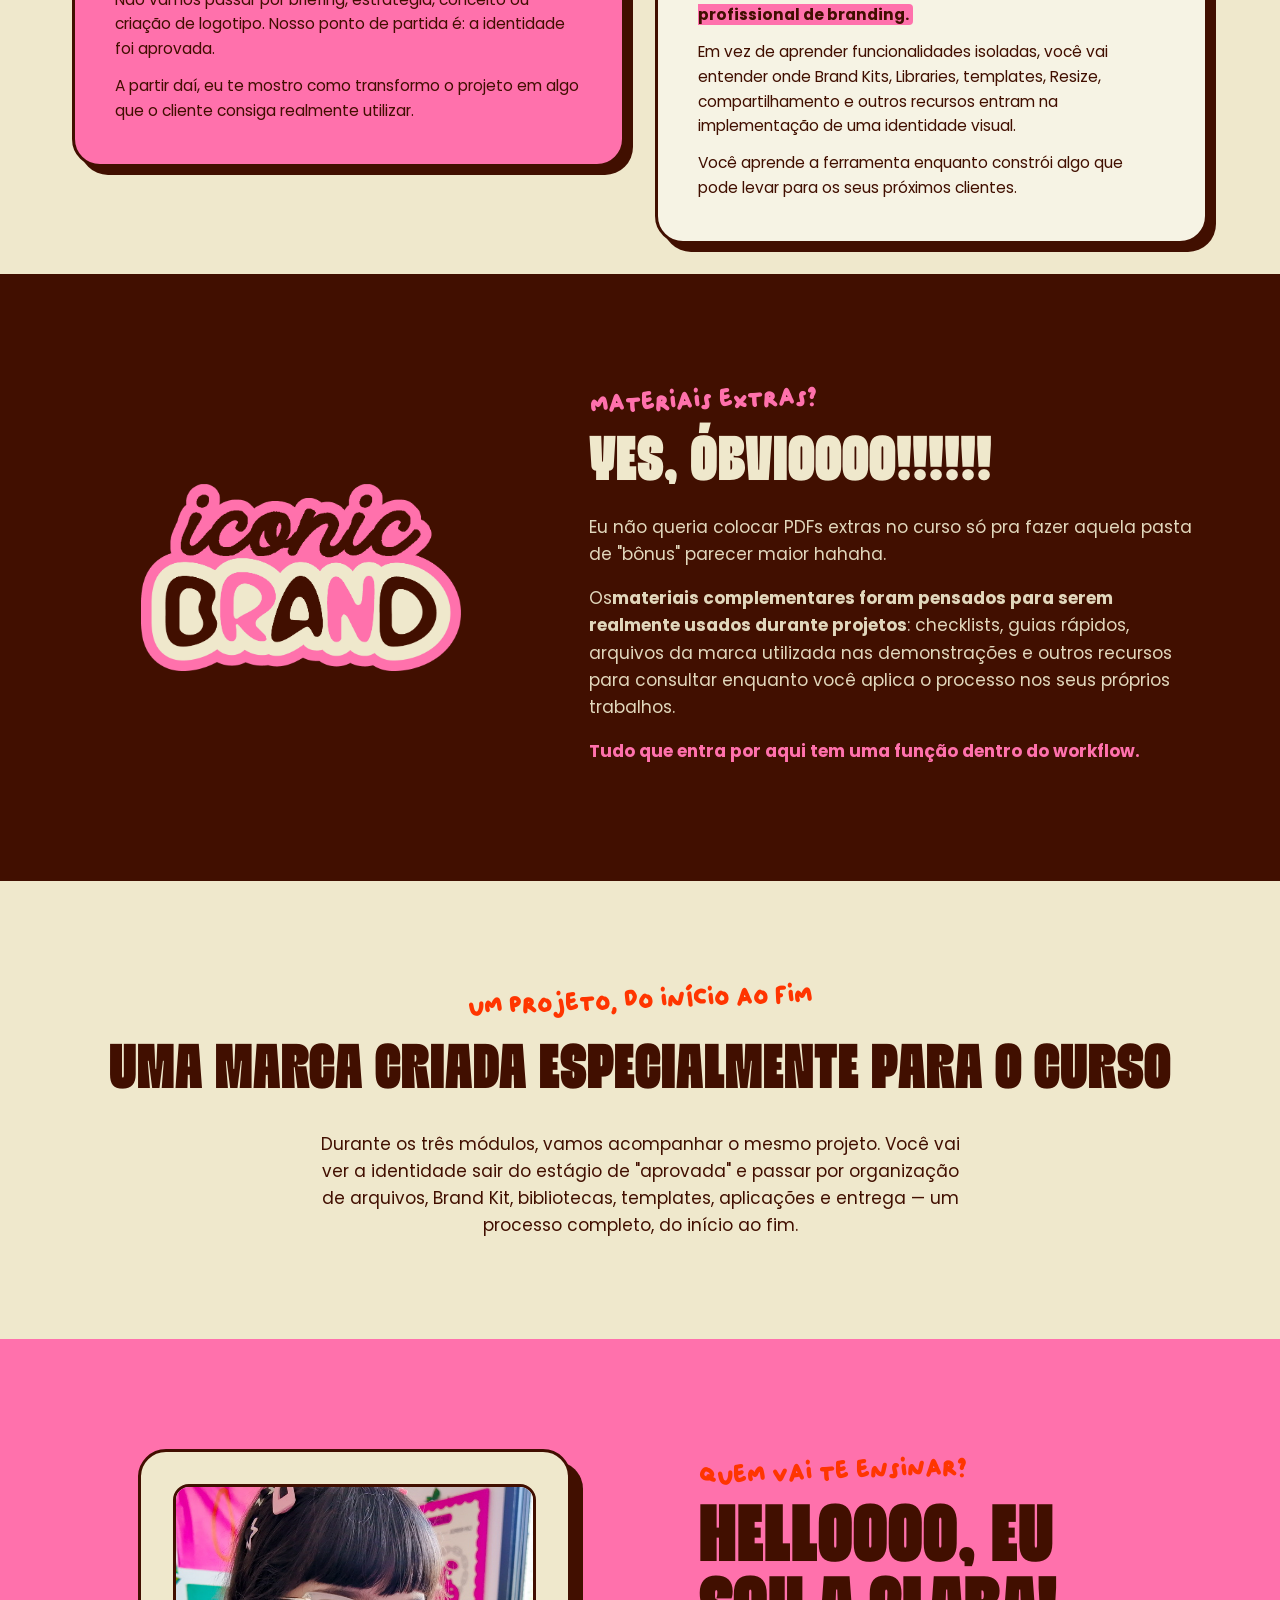
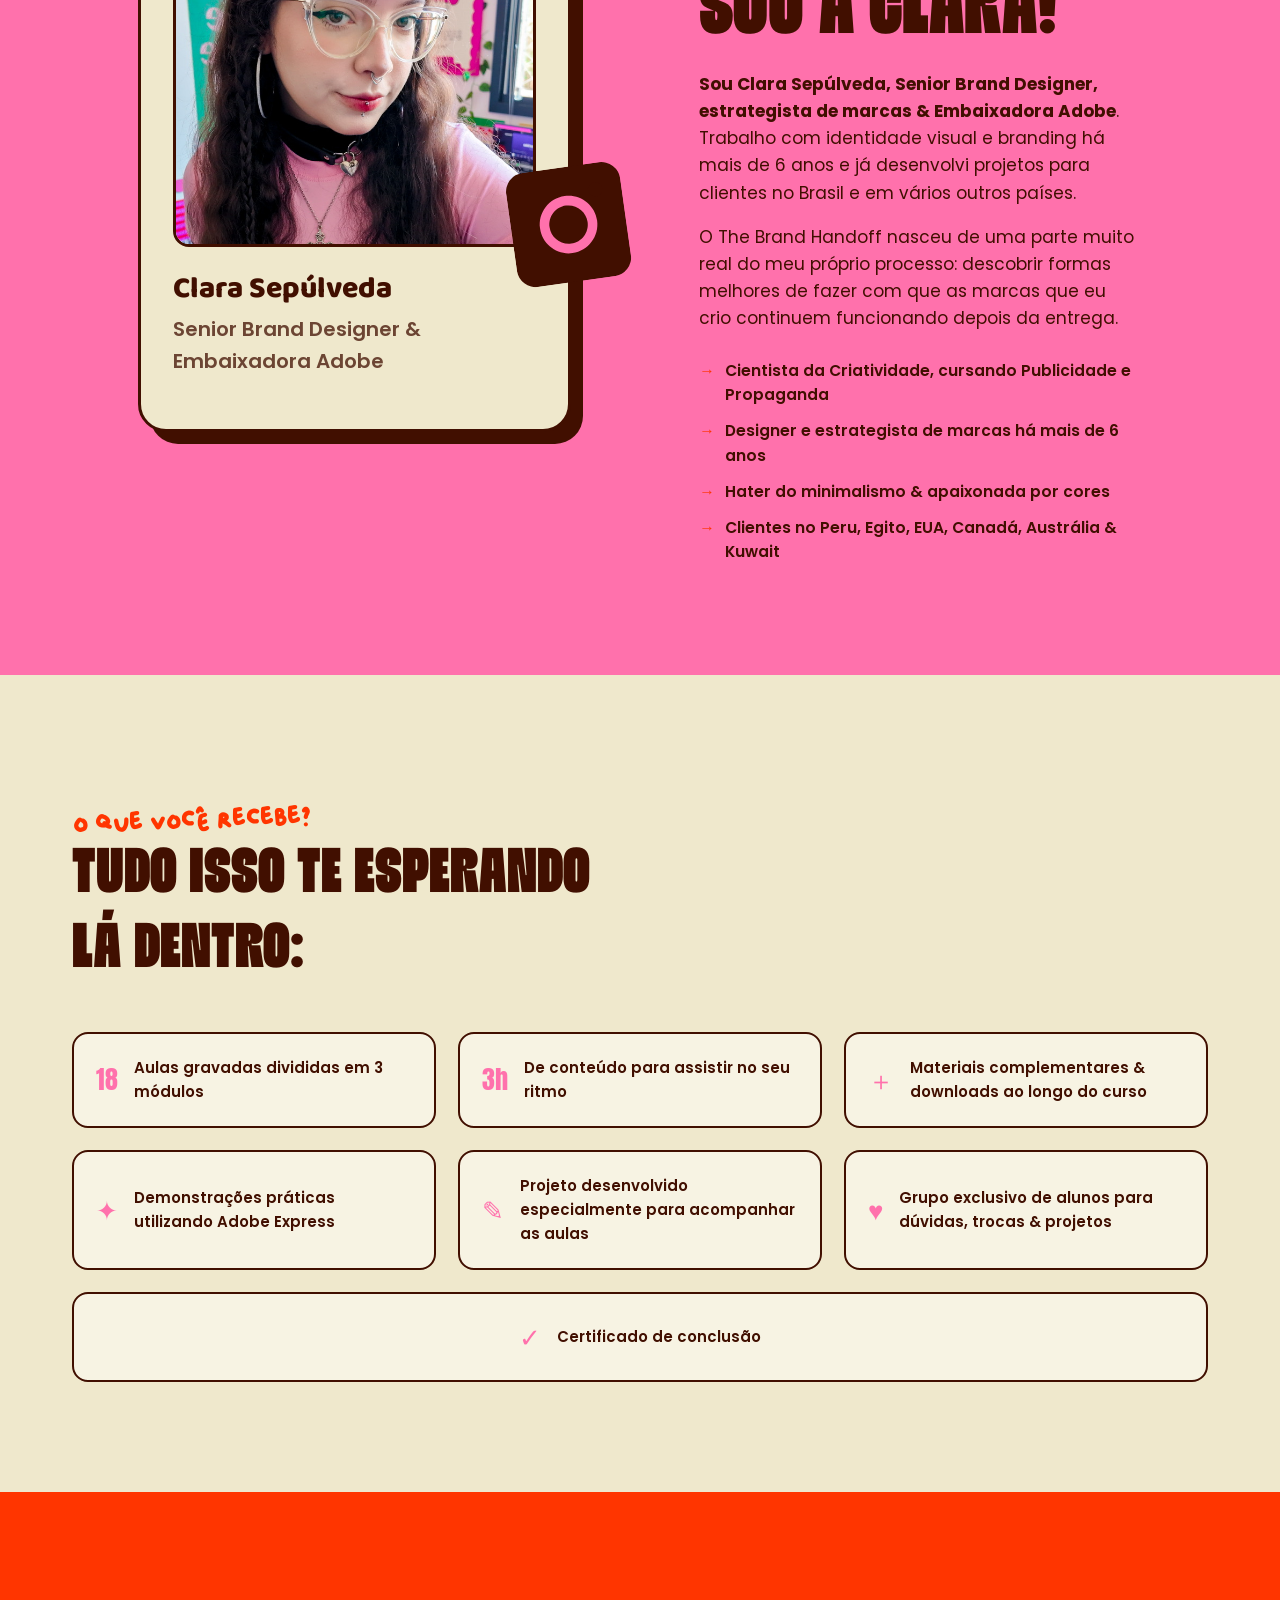
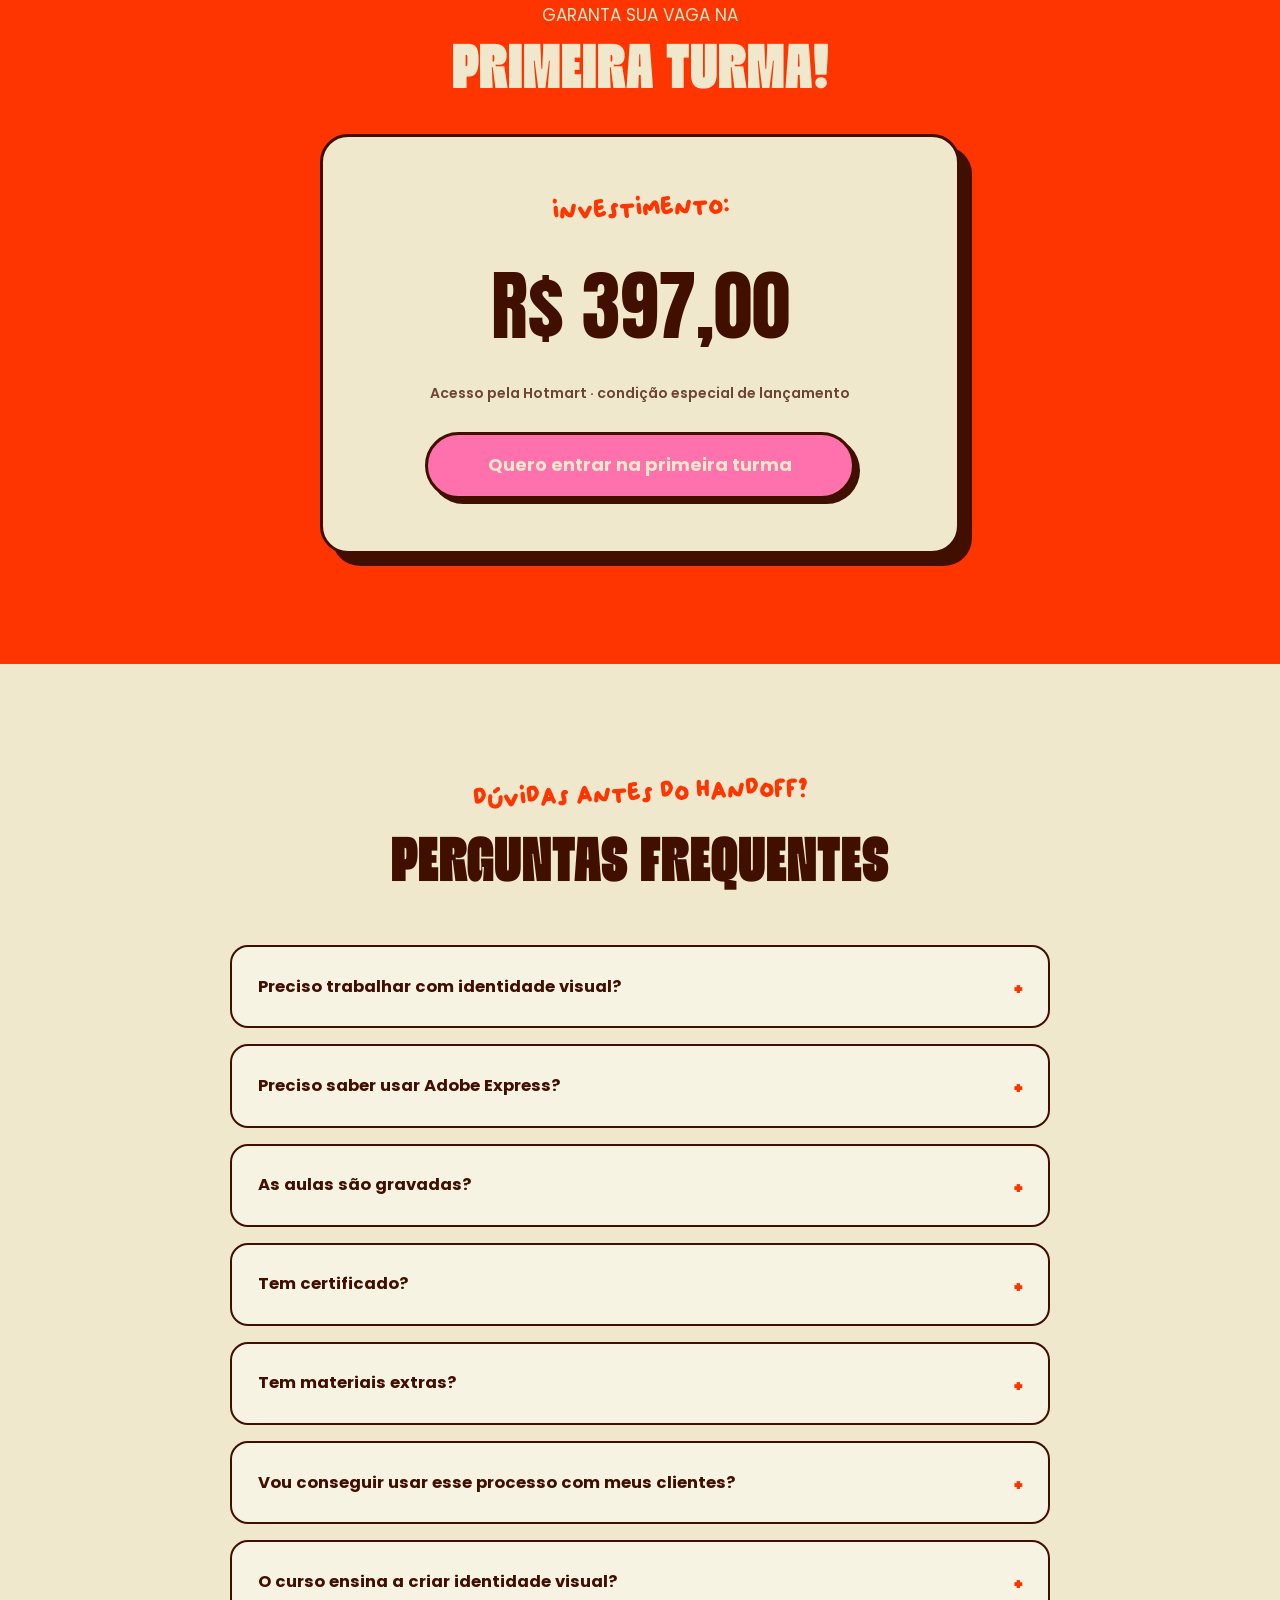
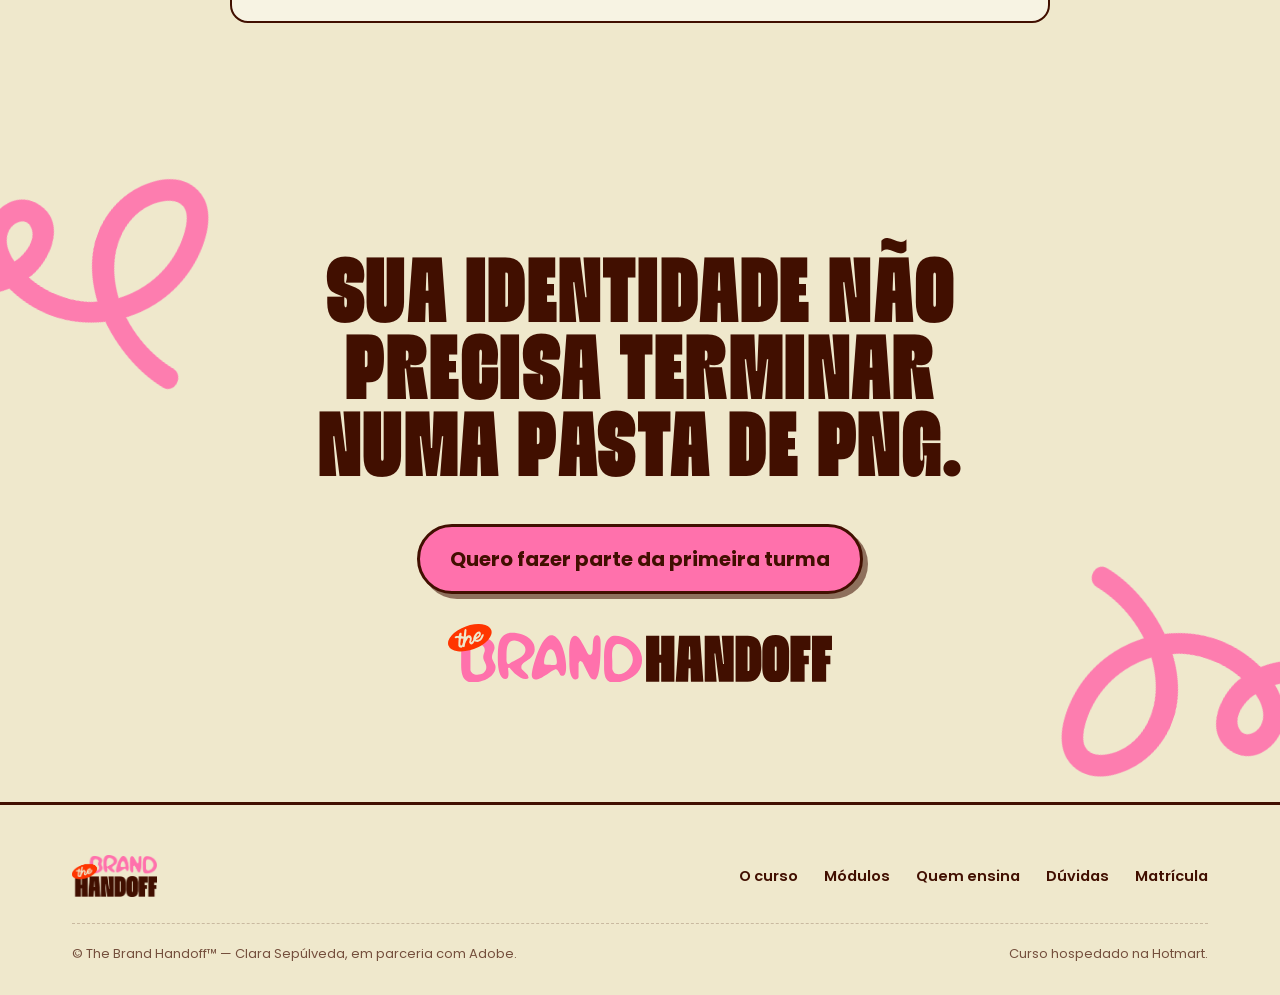
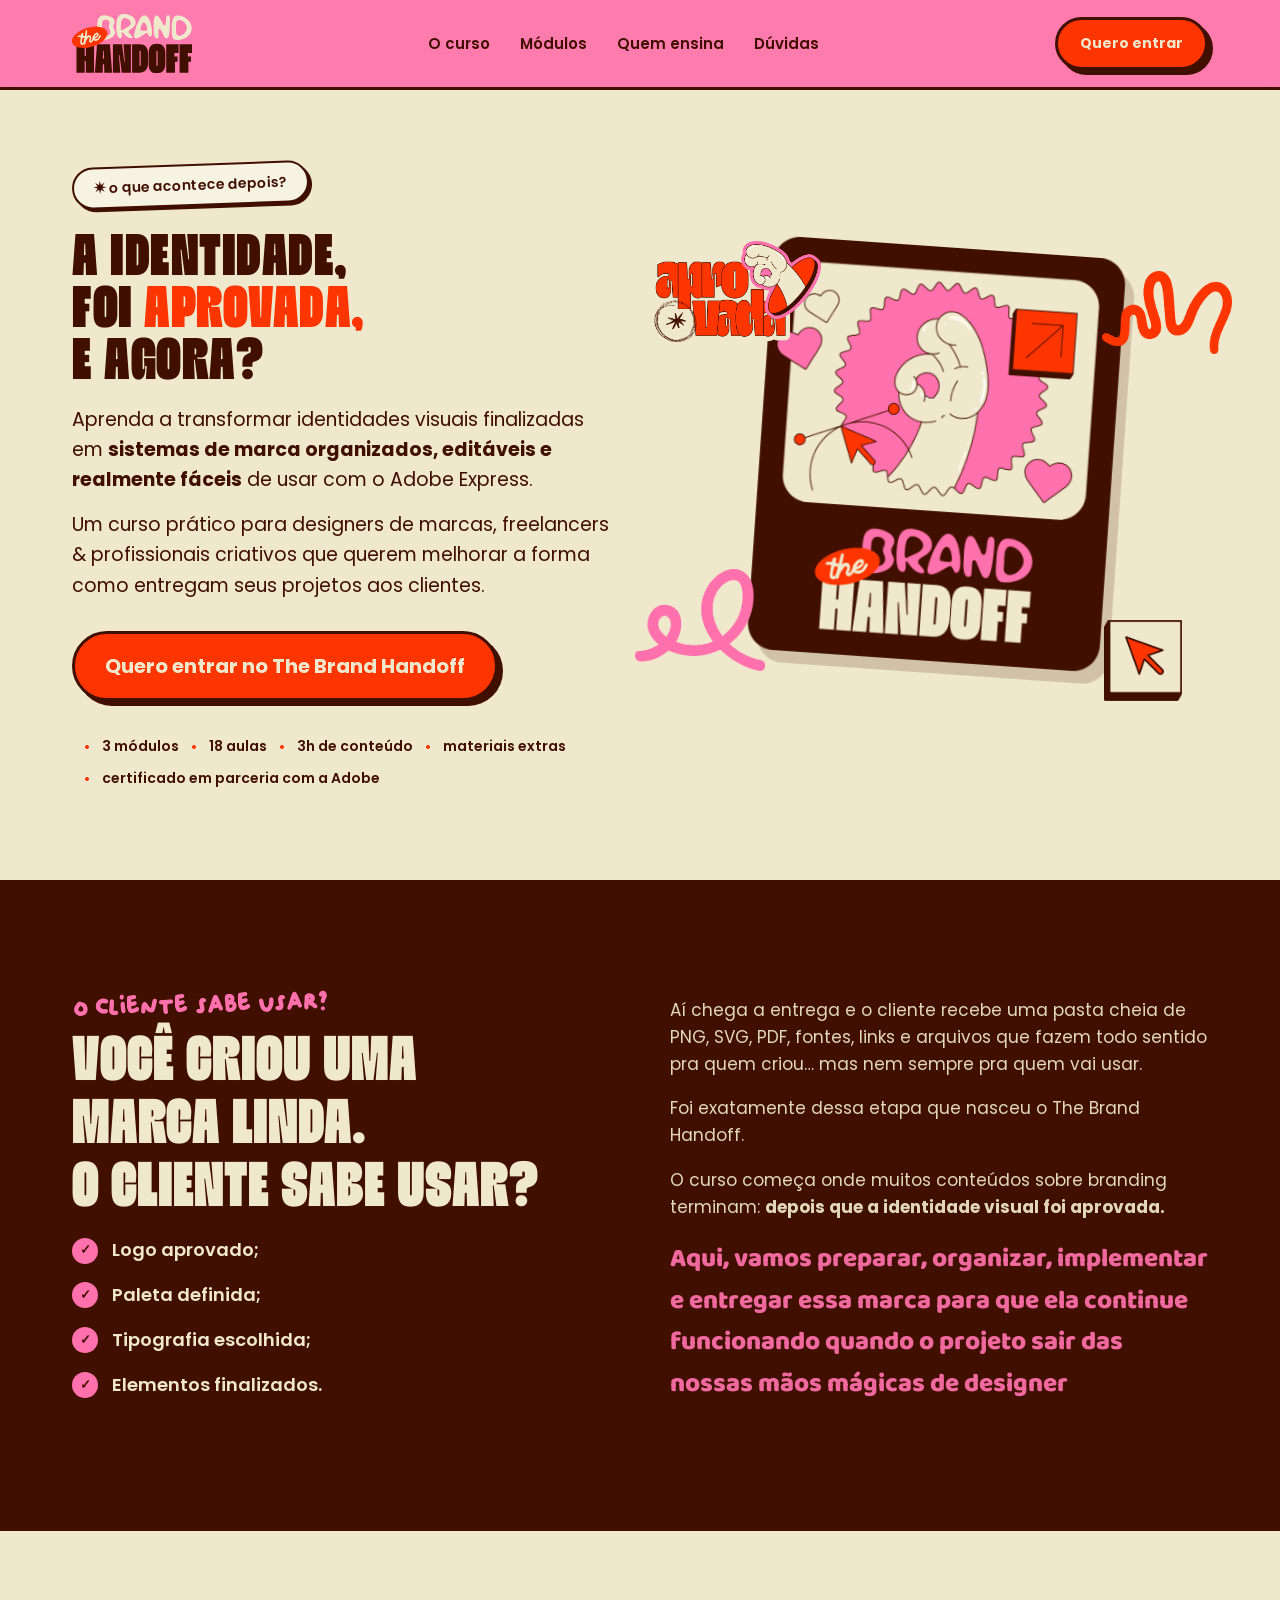
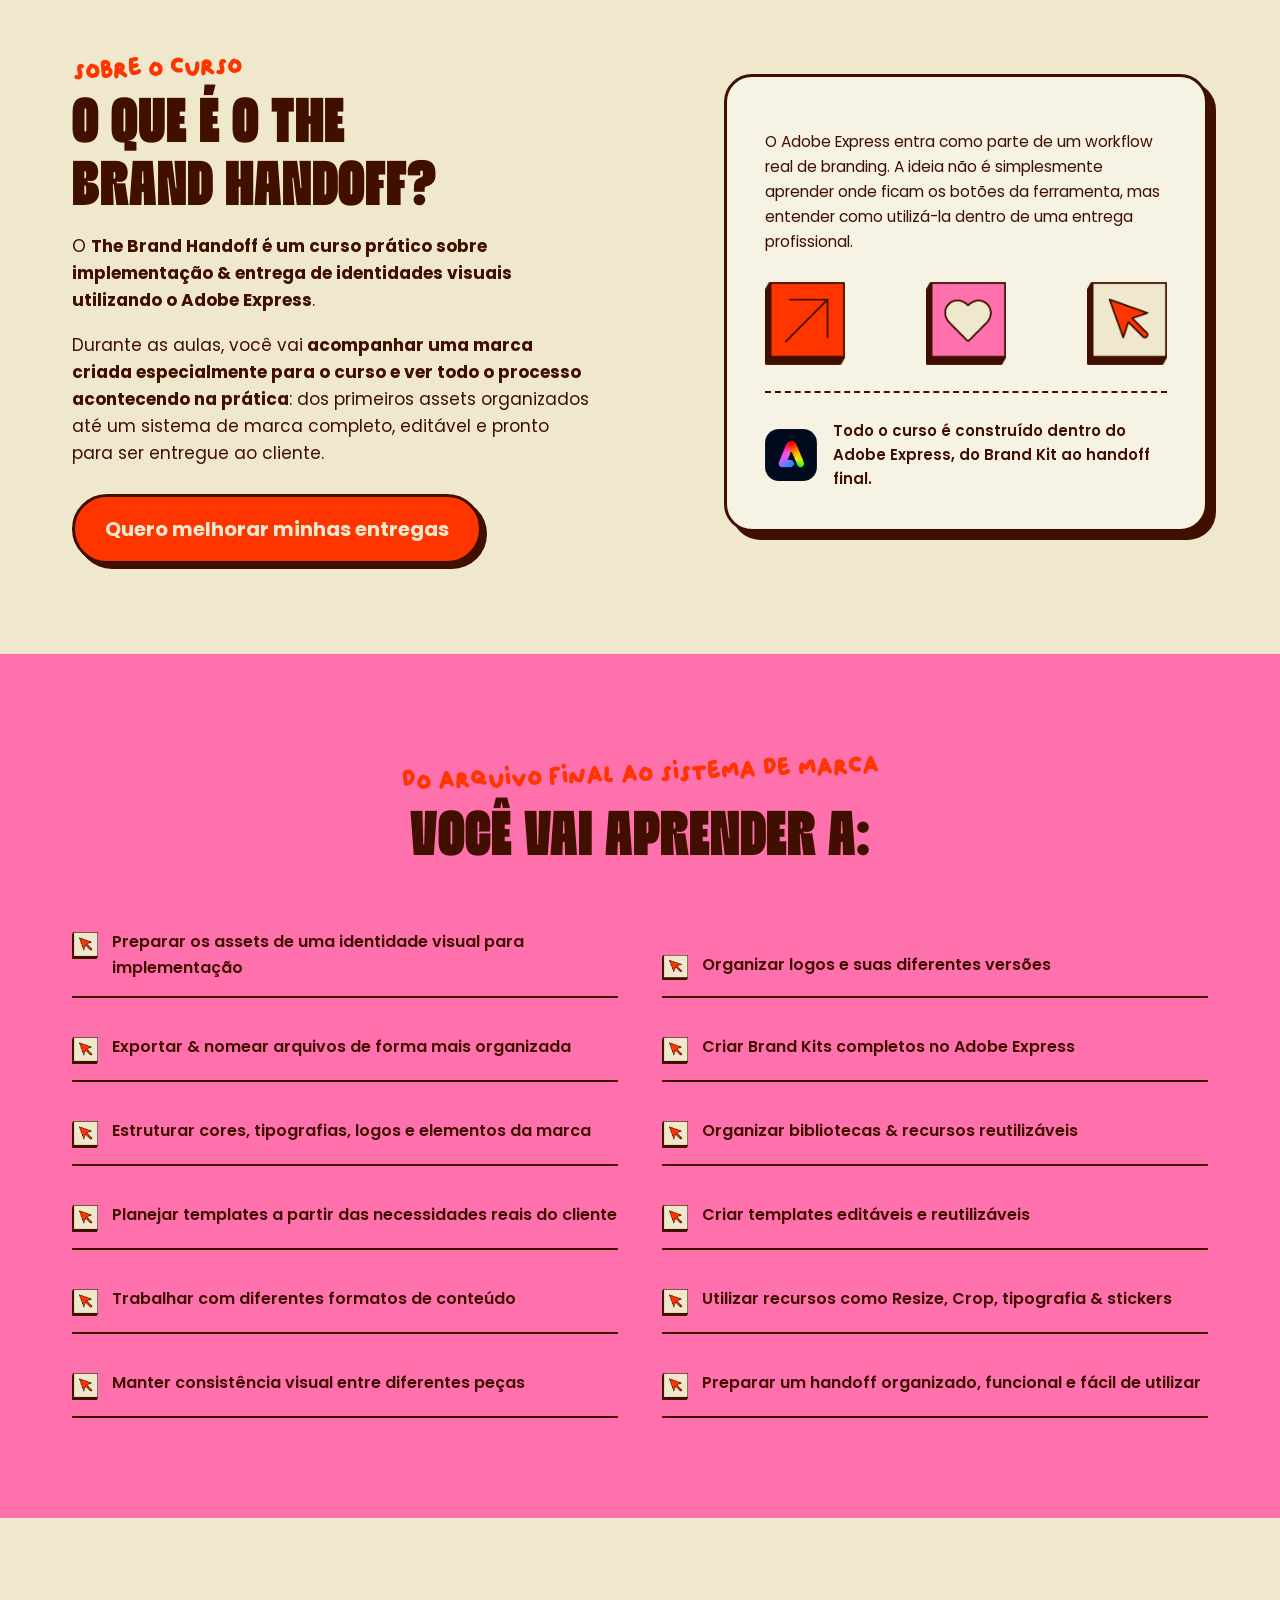
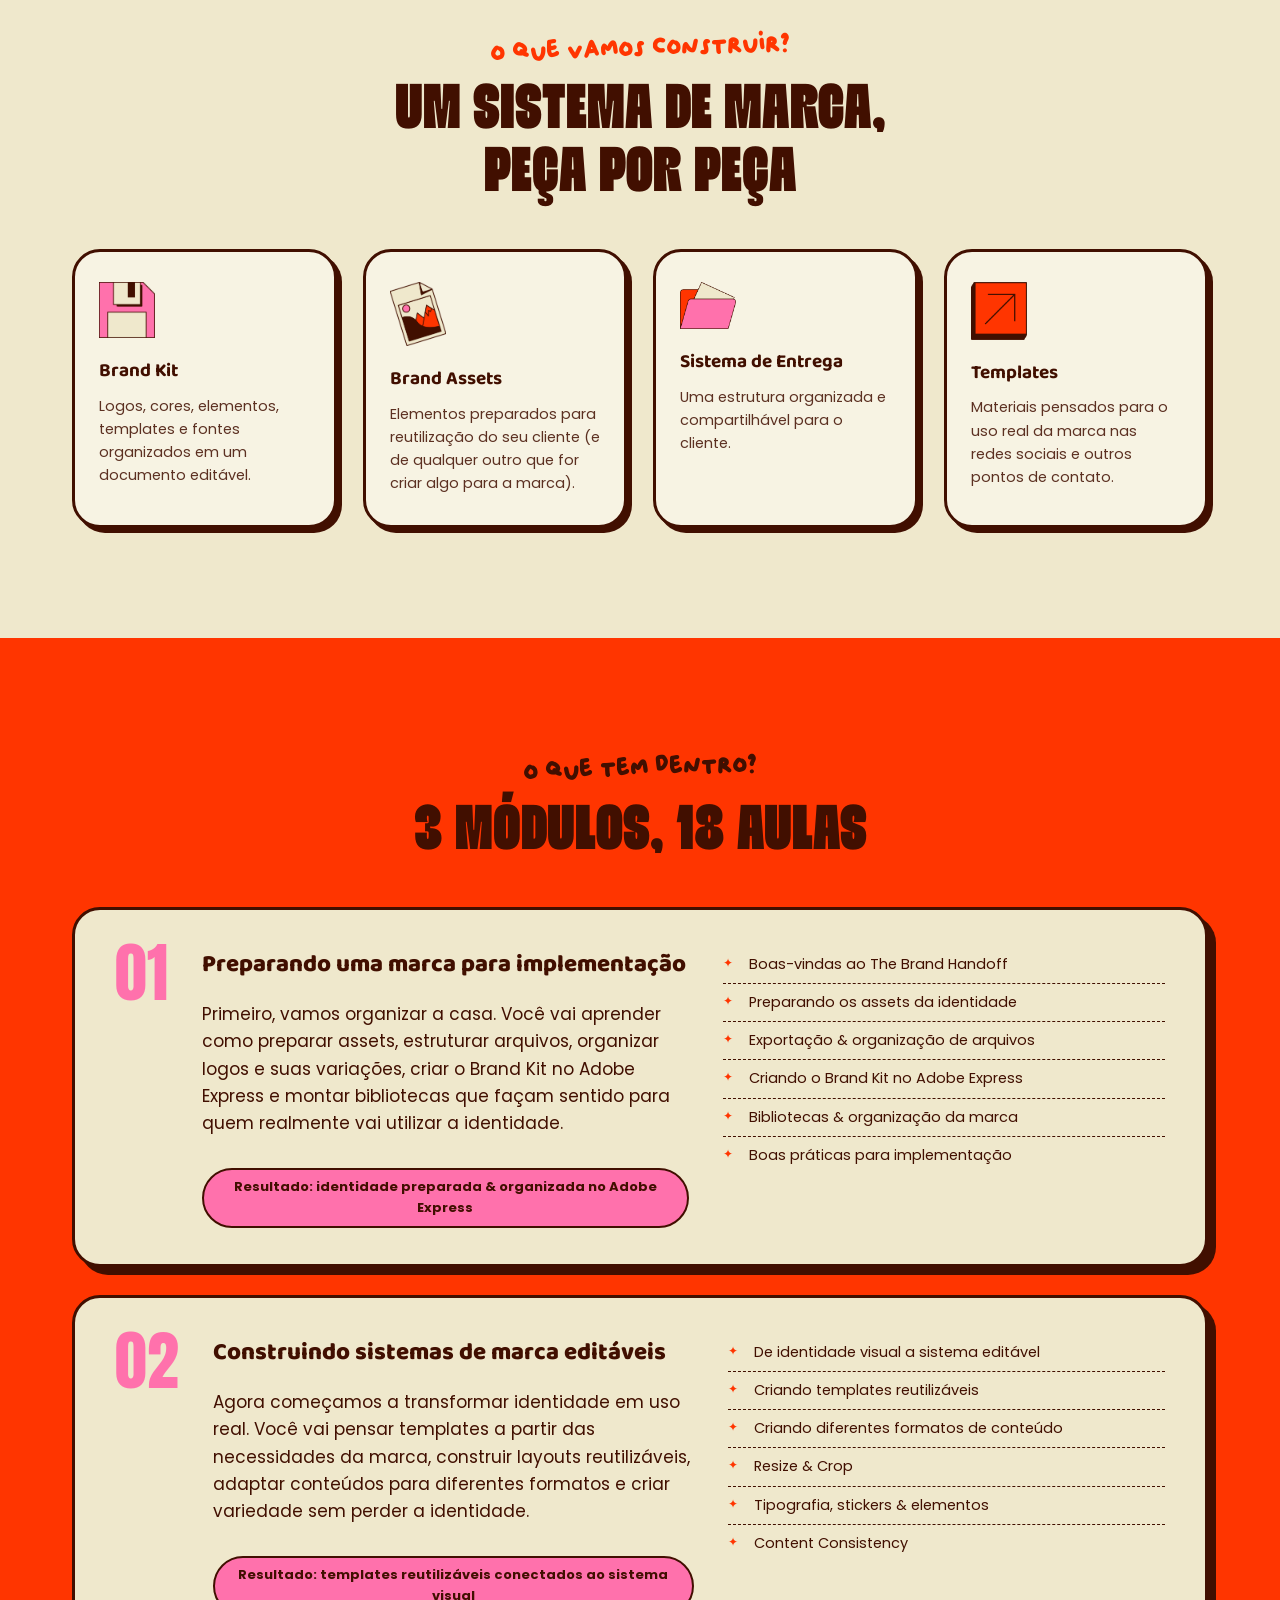
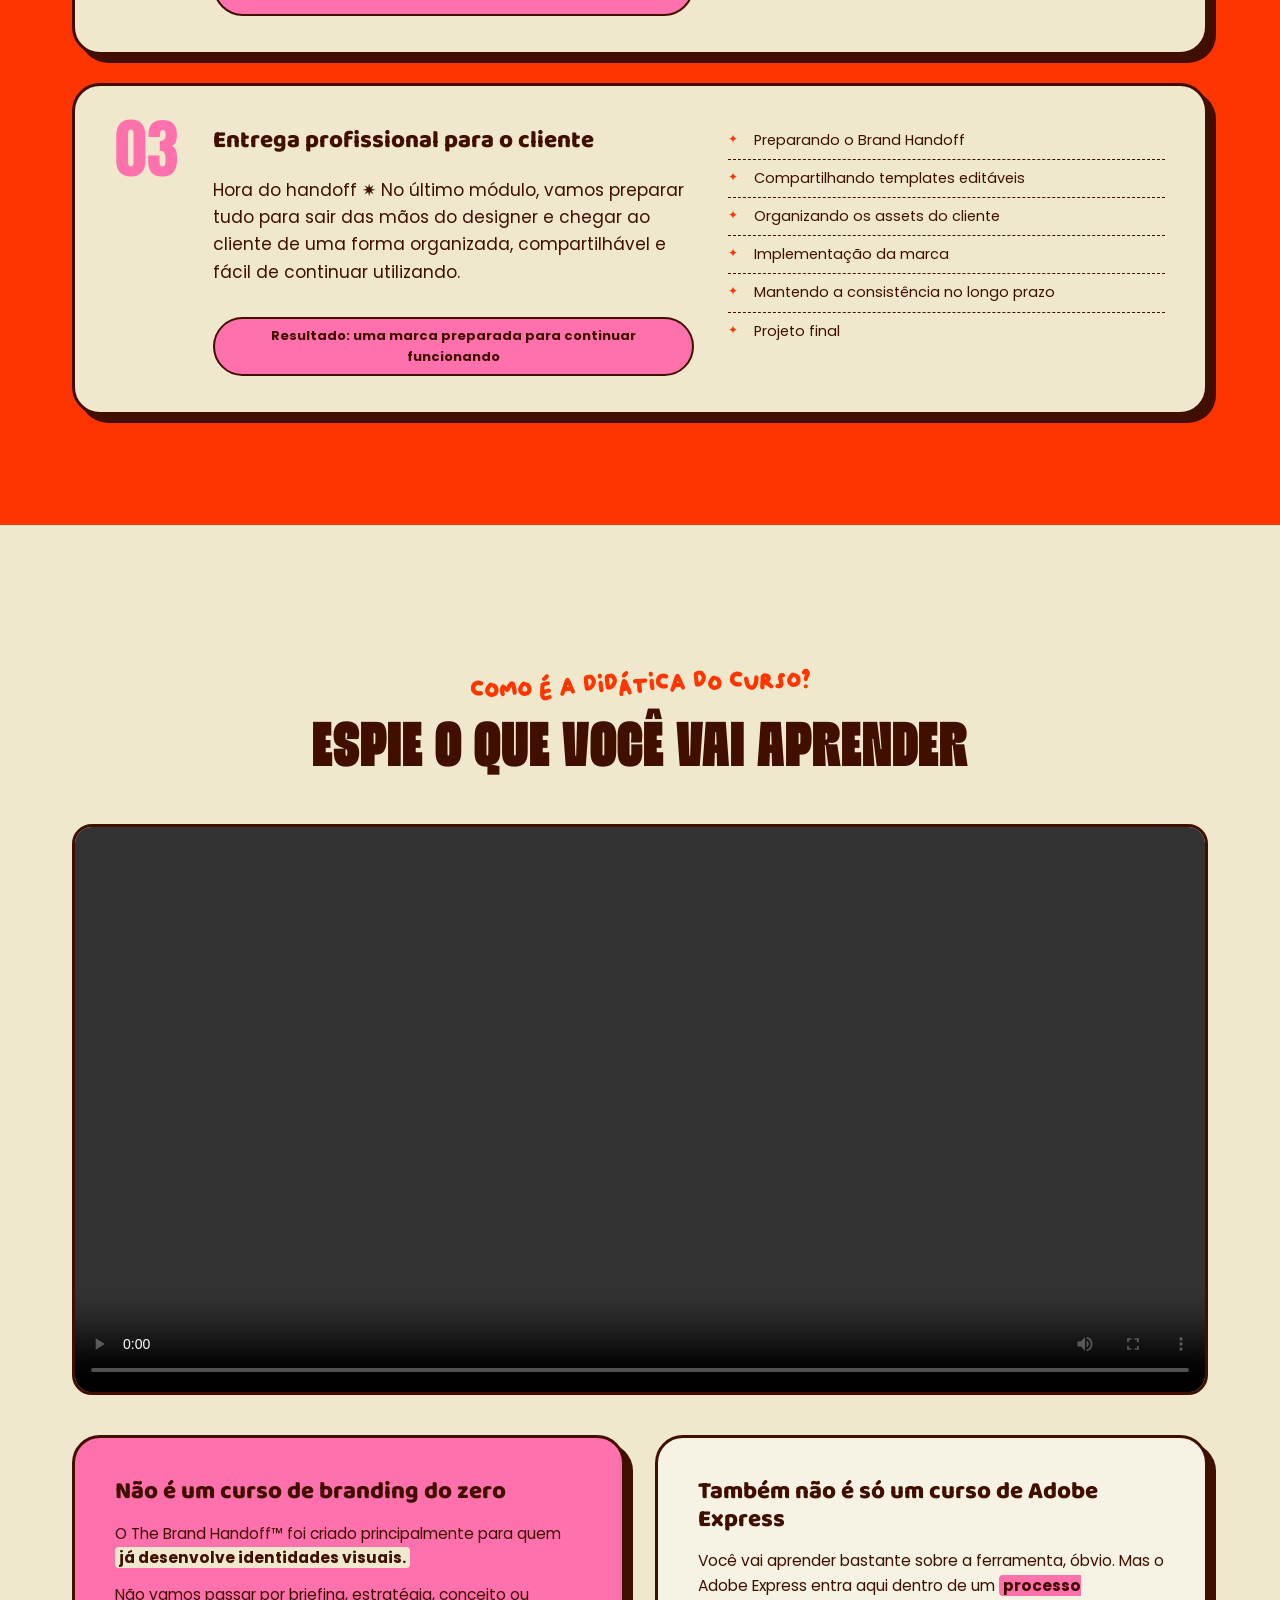
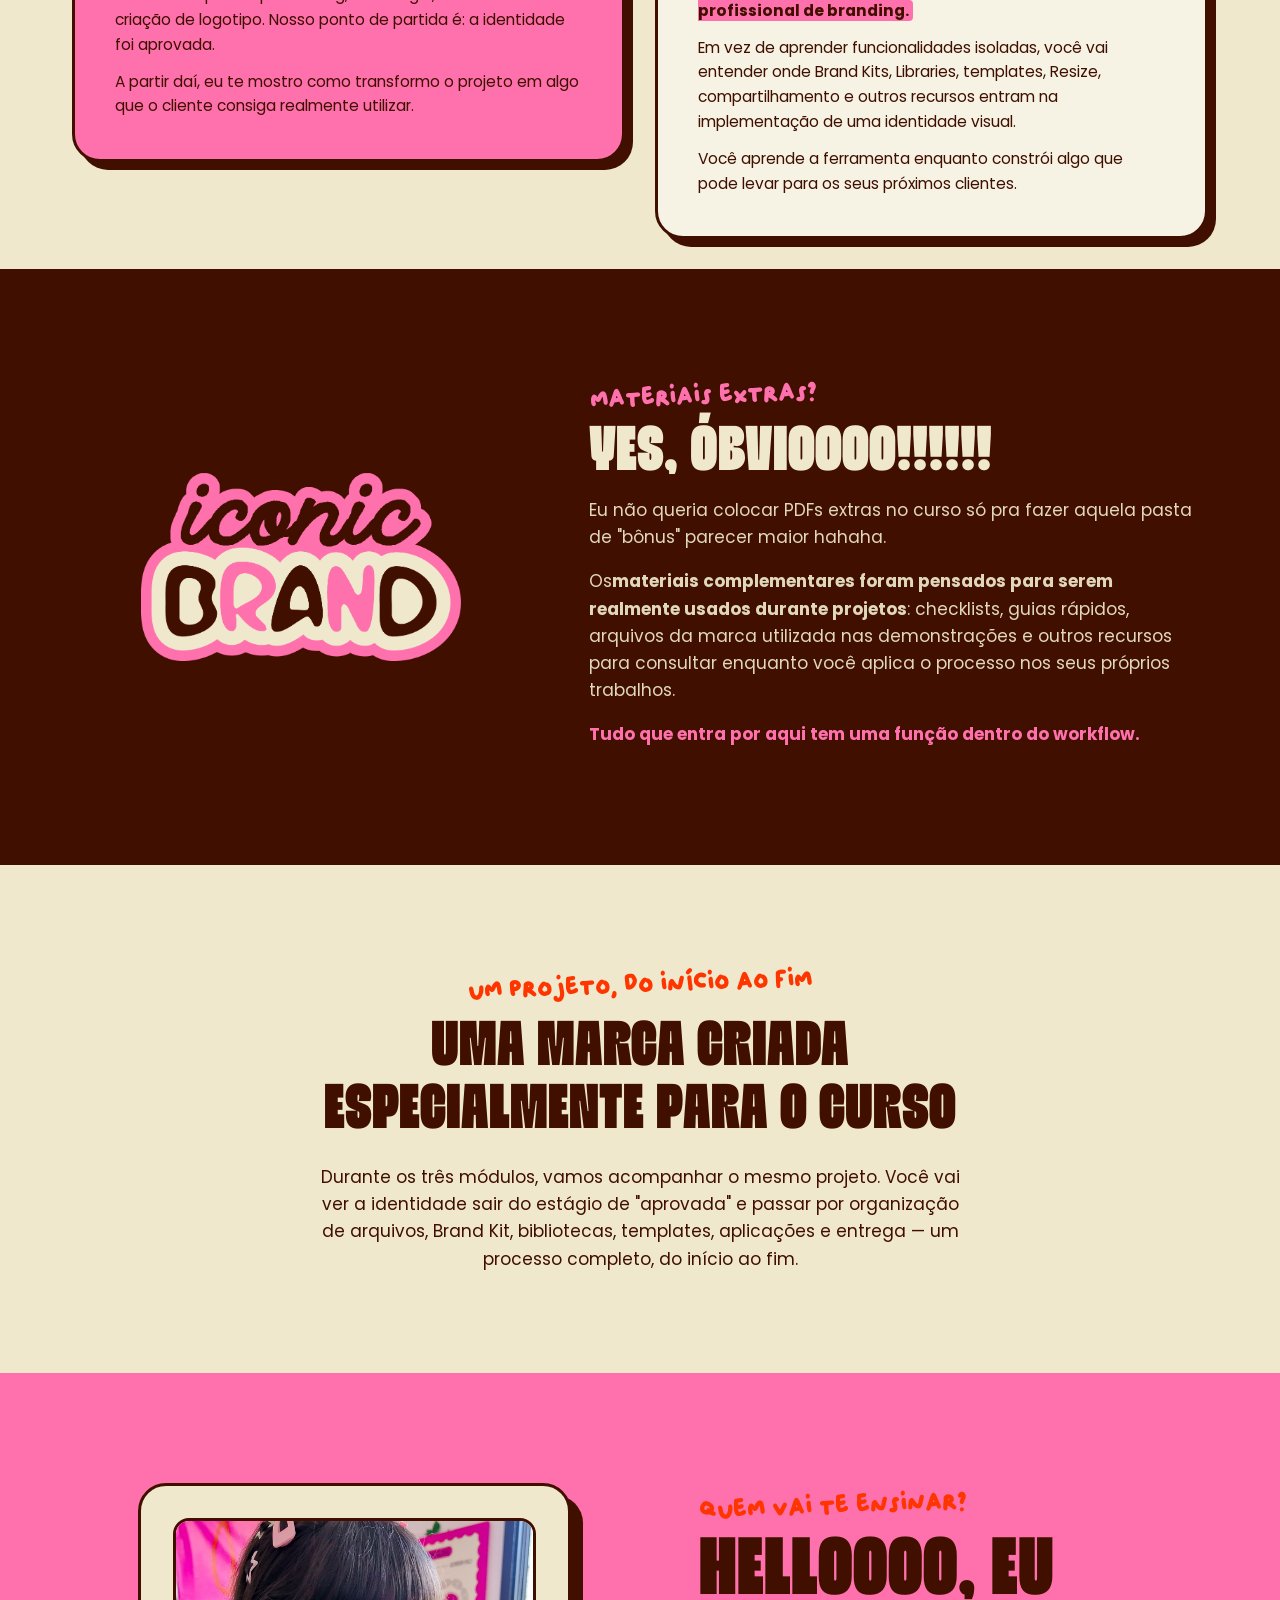
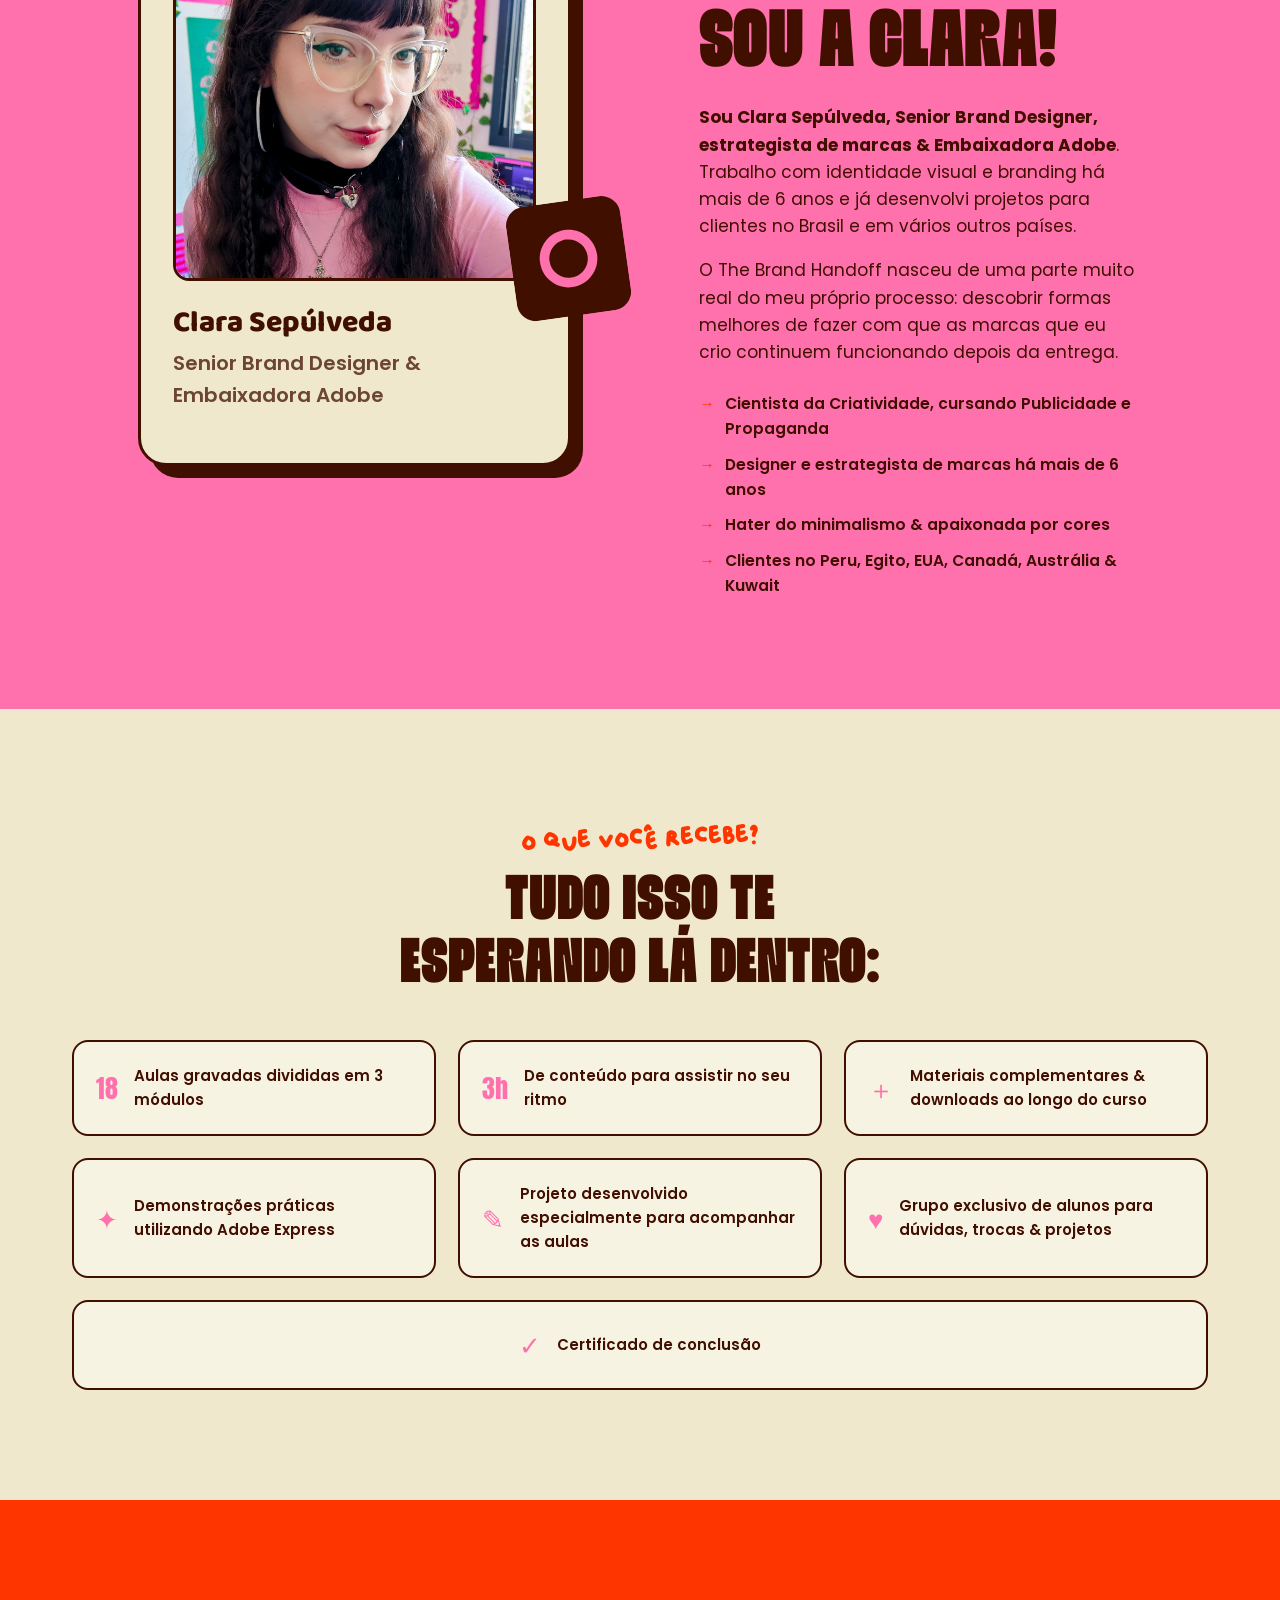
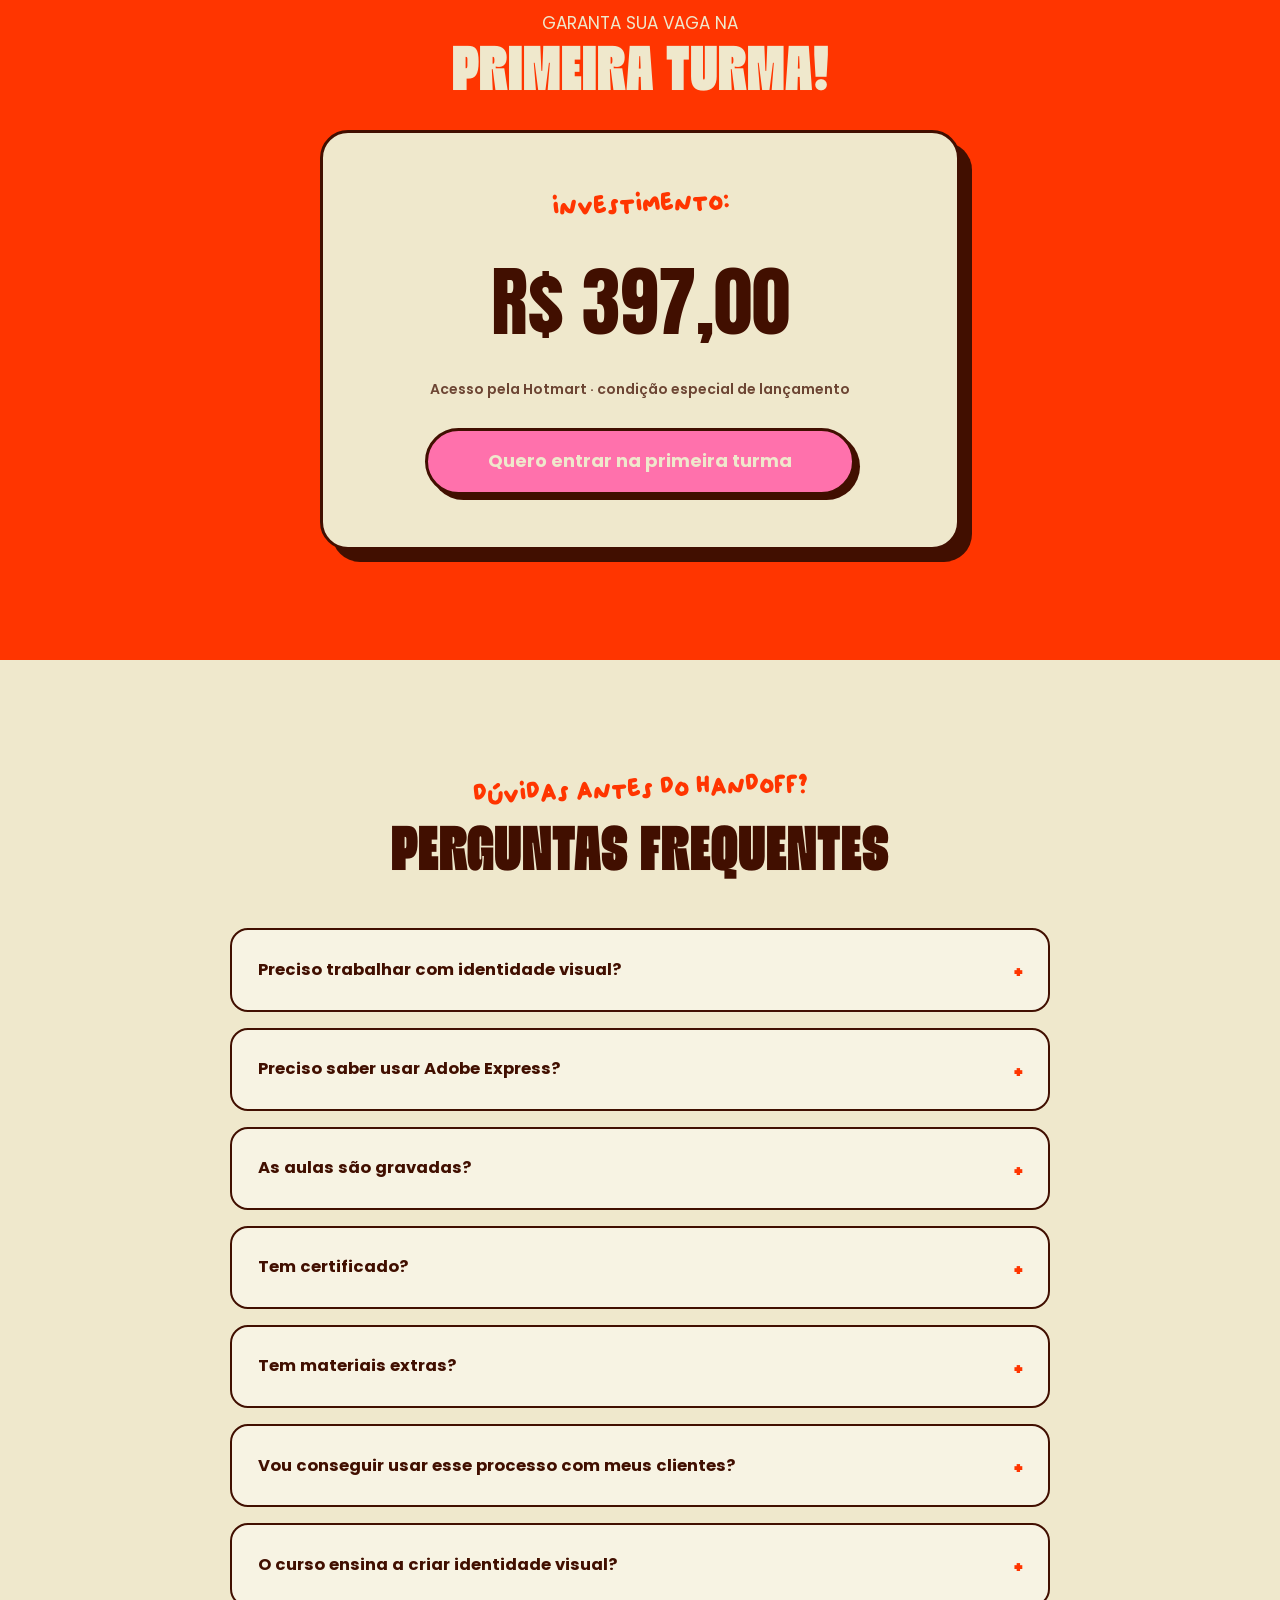
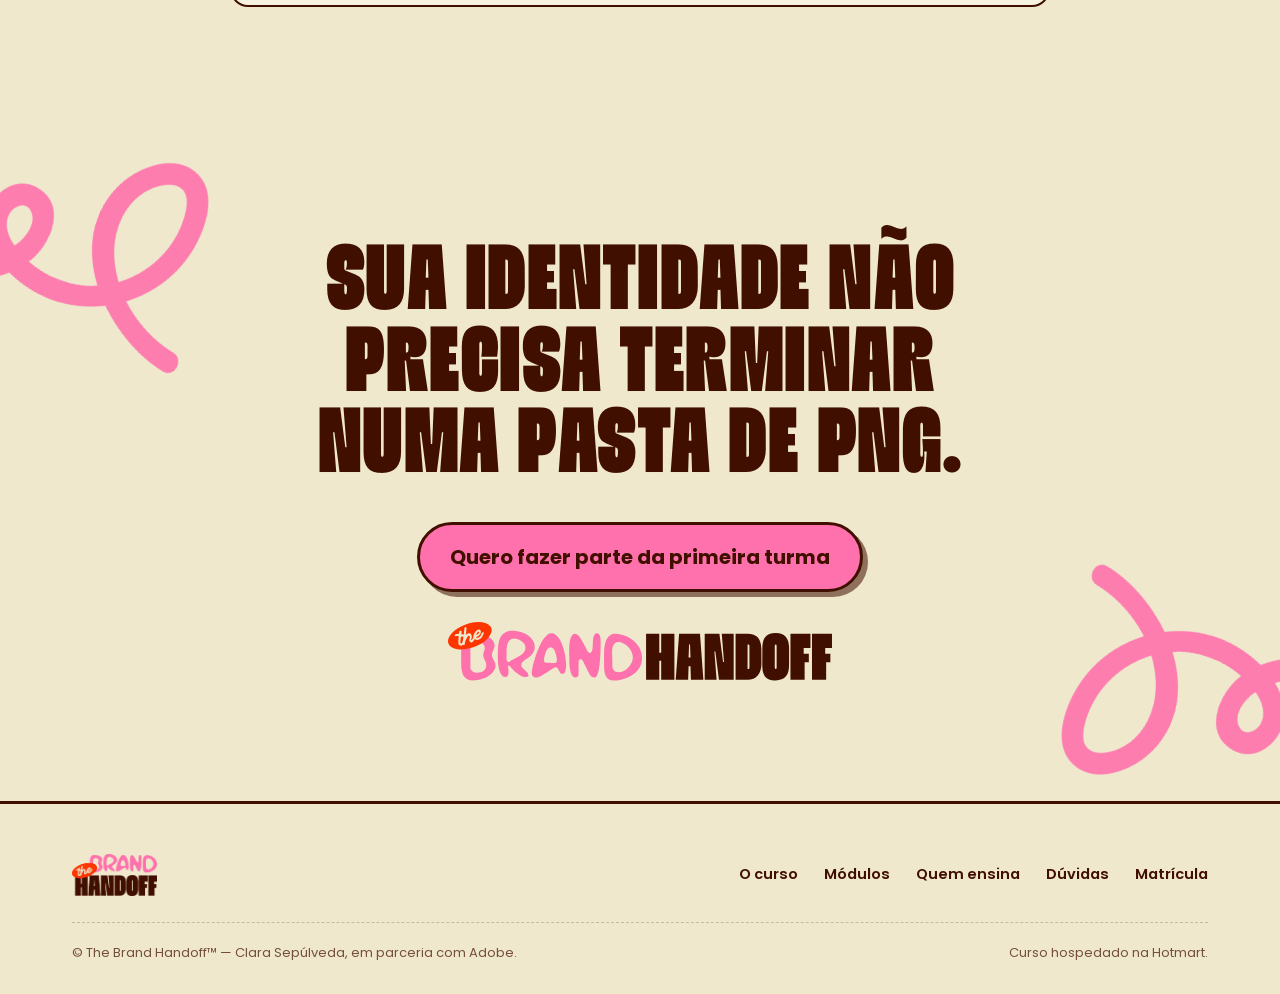
